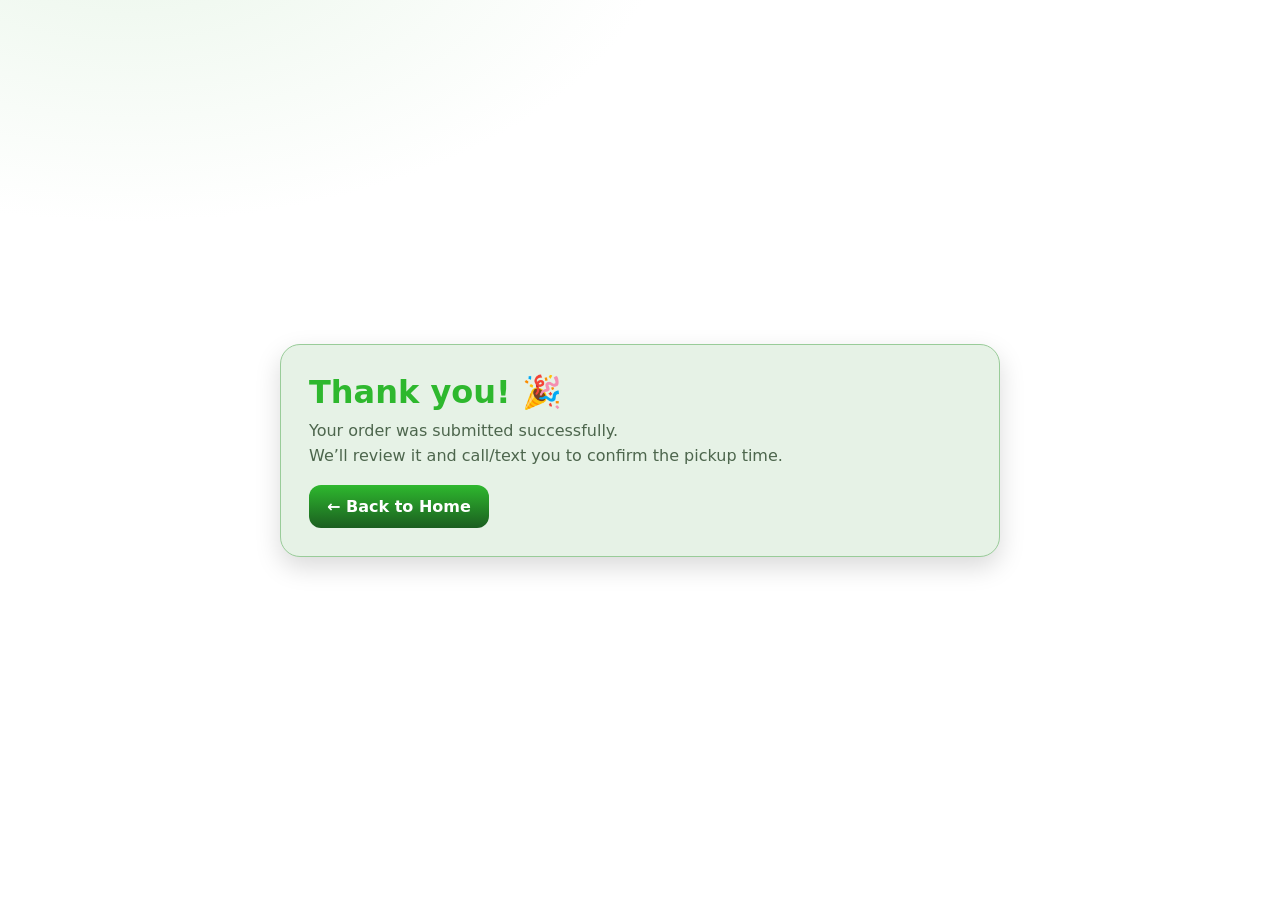
==== thank-you.html @ fbb0294f "thank-you.html" ====
<!DOCTYPE html>
<html lang="en">
<head>
<meta charset="UTF-8" />
<meta name="viewport" content="width=device-width, initial-scale=1" />
<title>Thank You | A-1 Halal Meat</title>
<style>
  :root{ --brand:#2eb82e; --bg:#ffffff; --text:#1a331a; --muted:#4d664d; }
  *{box-sizing:border-box}
  body{
    margin:0; font-family:system-ui,-apple-system,Segoe UI,Roboto,Arial,sans-serif;
    background: radial-gradient(900px 520px at 10% -10%, #eaf6ea 0%, var(--bg) 60%),
               radial-gradient(800px 460px at 120% -10%, #edf8ed 0%, var(--bg) 60%), var(--bg);
    color:var(--text); display:grid; min-height:100dvh; place-items:center; padding:24px;
  }
  .card{max-width:720px; width:100%; background:#e6f2e6; border:1px solid #99cc99; border-radius:20px; padding:28px; box-shadow:0 10px 26px rgba(0,0,0,.15);}
  h1{margin:0 0 10px; color:var(--brand)}
  p{margin:6px 0; color:var(--muted)}
  a.btn{display:inline-block; margin-top:14px; padding:12px 18px; border-radius:12px; text-decoration:none; background:linear-gradient(180deg, var(--brand), #1b5e20); color:#fff; font-weight:800}
</style>
</head>
<body>
  <main class="card" role="main" aria-live="polite" aria-atomic="true">
    <h1>Thank you! 🎉</h1>
    <p>Your order was submitted successfully.</p>
    <p>We’ll review it and call/text you to confirm the pickup time.</p>
    <a class="btn" href="index.html">← Back to Home</a>
  </main>
</body>
</html>
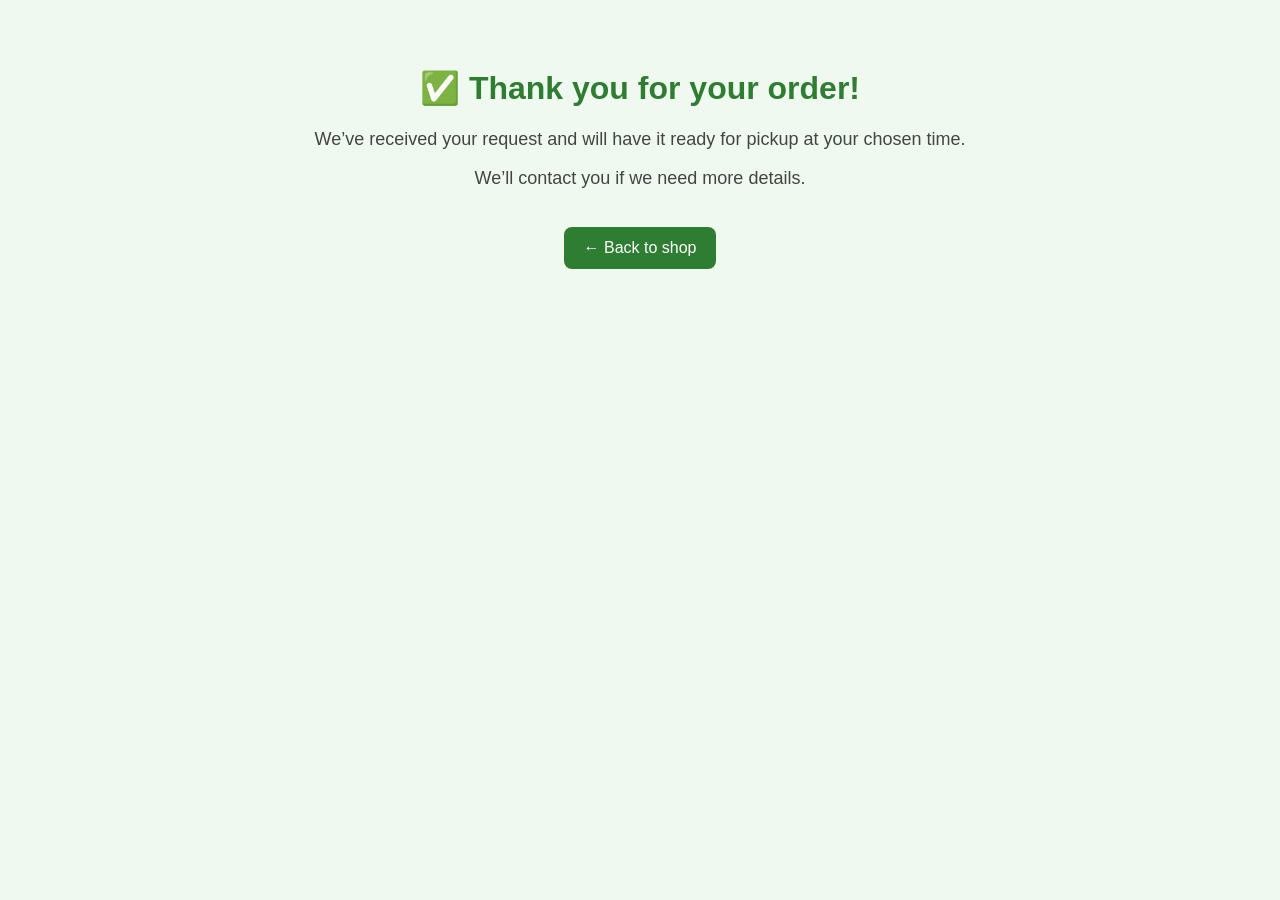
==== commit 6acfbfa5: "Update thank-you.html" ====
--- a/thank-you.html
+++ b/thank-you.html
@@ -1,30 +1,41 @@
 <!DOCTYPE html>
 <html lang="en">
 <head>
-<meta charset="UTF-8" />
-<meta name="viewport" content="width=device-width, initial-scale=1" />
-<title>Thank You | A-1 Halal Meat</title>
-<style>
-  :root{ --brand:#2eb82e; --bg:#ffffff; --text:#1a331a; --muted:#4d664d; }
-  *{box-sizing:border-box}
-  body{
-    margin:0; font-family:system-ui,-apple-system,Segoe UI,Roboto,Arial,sans-serif;
-    background: radial-gradient(900px 520px at 10% -10%, #eaf6ea 0%, var(--bg) 60%),
-               radial-gradient(800px 460px at 120% -10%, #edf8ed 0%, var(--bg) 60%), var(--bg);
-    color:var(--text); display:grid; min-height:100dvh; place-items:center; padding:24px;
-  }
-  .card{max-width:720px; width:100%; background:#e6f2e6; border:1px solid #99cc99; border-radius:20px; padding:28px; box-shadow:0 10px 26px rgba(0,0,0,.15);}
-  h1{margin:0 0 10px; color:var(--brand)}
-  p{margin:6px 0; color:var(--muted)}
-  a.btn{display:inline-block; margin-top:14px; padding:12px 18px; border-radius:12px; text-decoration:none; background:linear-gradient(180deg, var(--brand), #1b5e20); color:#fff; font-weight:800}
-</style>
+  <meta charset="UTF-8">
+  <meta name="viewport" content="width=device-width, initial-scale=1.0">
+  <title>Order Received</title>
+  <style>
+    body {
+      background: #f0f9f0;
+      font-family: Arial, sans-serif;
+      text-align: center;
+      padding: 40px;
+    }
+    h1 {
+      color: #2e7d32;
+    }
+    p {
+      font-size: 18px;
+      color: #444;
+    }
+    a {
+      display: inline-block;
+      margin-top: 20px;
+      padding: 12px 20px;
+      background: #2e7d32;
+      color: white;
+      text-decoration: none;
+      border-radius: 8px;
+    }
+    a:hover {
+      background: #1b5e20;
+    }
+  </style>
 </head>
 <body>
-  <main class="card" role="main" aria-live="polite" aria-atomic="true">
-    <h1>Thank you! 🎉</h1>
-    <p>Your order was submitted successfully.</p>
-    <p>We’ll review it and call/text you to confirm the pickup time.</p>
-    <a class="btn" href="index.html">← Back to Home</a>
-  </main>
+  <h1>✅ Thank you for your order!</h1>
+  <p>We’ve received your request and will have it ready for pickup at your chosen time.</p>
+  <p>We’ll contact you if we need more details.</p>
+  <a href="index.html">← Back to shop</a>
 </body>
 </html>
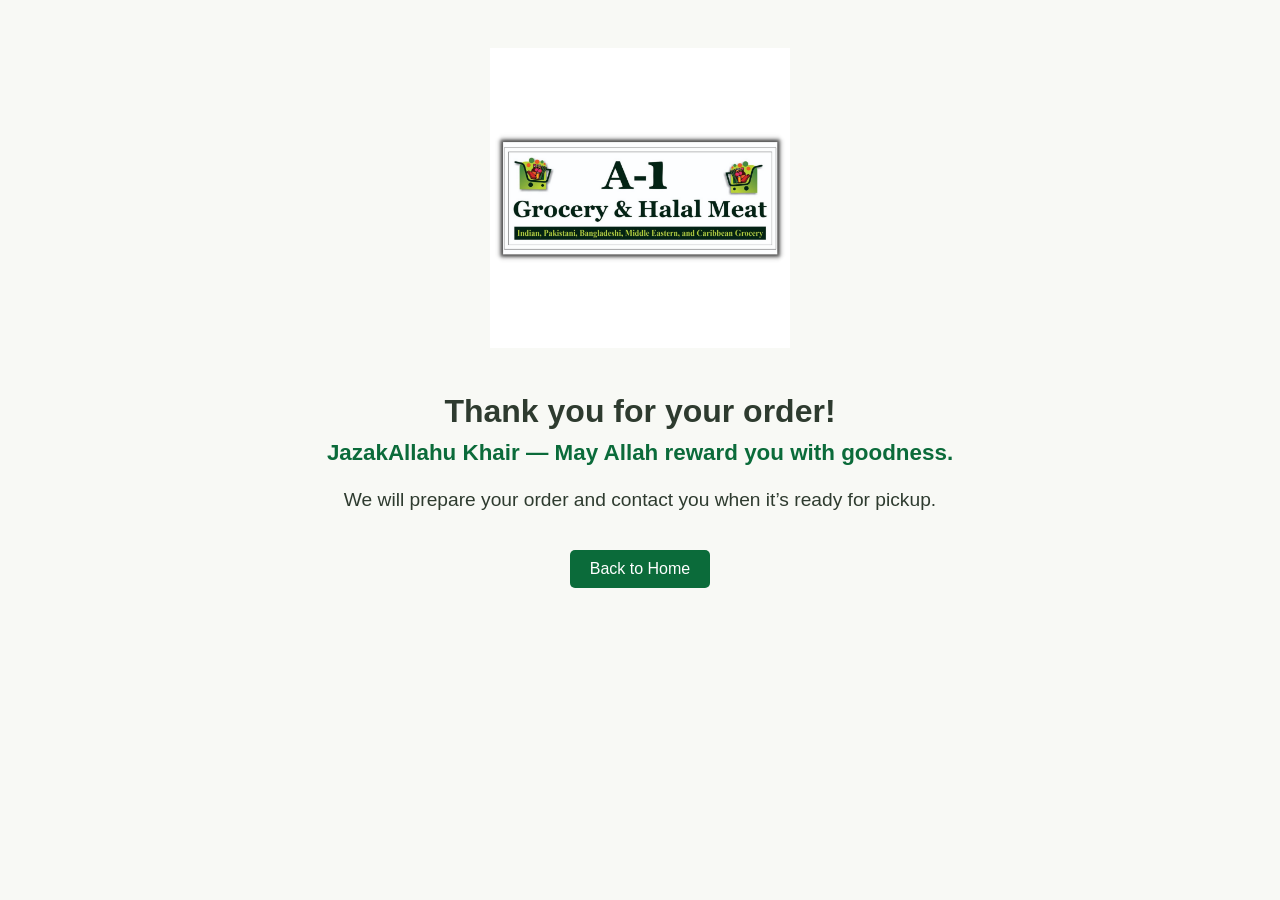
==== commit d2718ecf: "Update thank-you.html" ====
--- a/thank-you.html
+++ b/thank-you.html
@@ -3,39 +3,39 @@
 <head>
   <meta charset="UTF-8">
   <meta name="viewport" content="width=device-width, initial-scale=1.0">
-  <title>Order Received</title>
+  <title>Thank You | A-1 Grocery & Halal Meat</title>
   <style>
     body {
-      background: #f0f9f0;
+      background-color: #f8f9f5;
       font-family: Arial, sans-serif;
       text-align: center;
       padding: 40px;
+      color: #2e3b2f;
+    }
+    img {
+      max-width: 300px;
+      margin-bottom: 20px;
     }
     h1 {
-      color: #2e7d32;
+      font-size: 2em;
+      margin-bottom: 10px;
     }
     p {
-      font-size: 18px;
-      color: #444;
+      font-size: 1.2em;
     }
-    a {
-      display: inline-block;
-      margin-top: 20px;
-      padding: 12px 20px;
-      background: #2e7d32;
-      color: white;
-      text-decoration: none;
-      border-radius: 8px;
-    }
-    a:hover {
-      background: #1b5e20;
+    .blessing {
+      color: #0b6b3a;
+      font-weight: bold;
+      font-size: 1.4em;
+      margin-top: 10px;
     }
   </style>
 </head>
 <body>
-  <h1>✅ Thank you for your order!</h1>
-  <p>We’ve received your request and will have it ready for pickup at your chosen time.</p>
-  <p>We’ll contact you if we need more details.</p>
-  <a href="index.html">← Back to shop</a>
+  <img src="logo.png" alt="A-1 Grocery & Halal Meat Logo">
+  <h1>Thank you for your order!</h1>
+  <p class="blessing">JazakAllahu Khair — May Allah reward you with goodness.</p>
+  <p>We will prepare your order and contact you when it’s ready for pickup.</p>
+  <a href="index.html" style="display:inline-block;margin-top:20px;padding:10px 20px;background:#0b6b3a;color:#fff;text-decoration:none;border-radius:5px;">Back to Home</a>
 </body>
 </html>
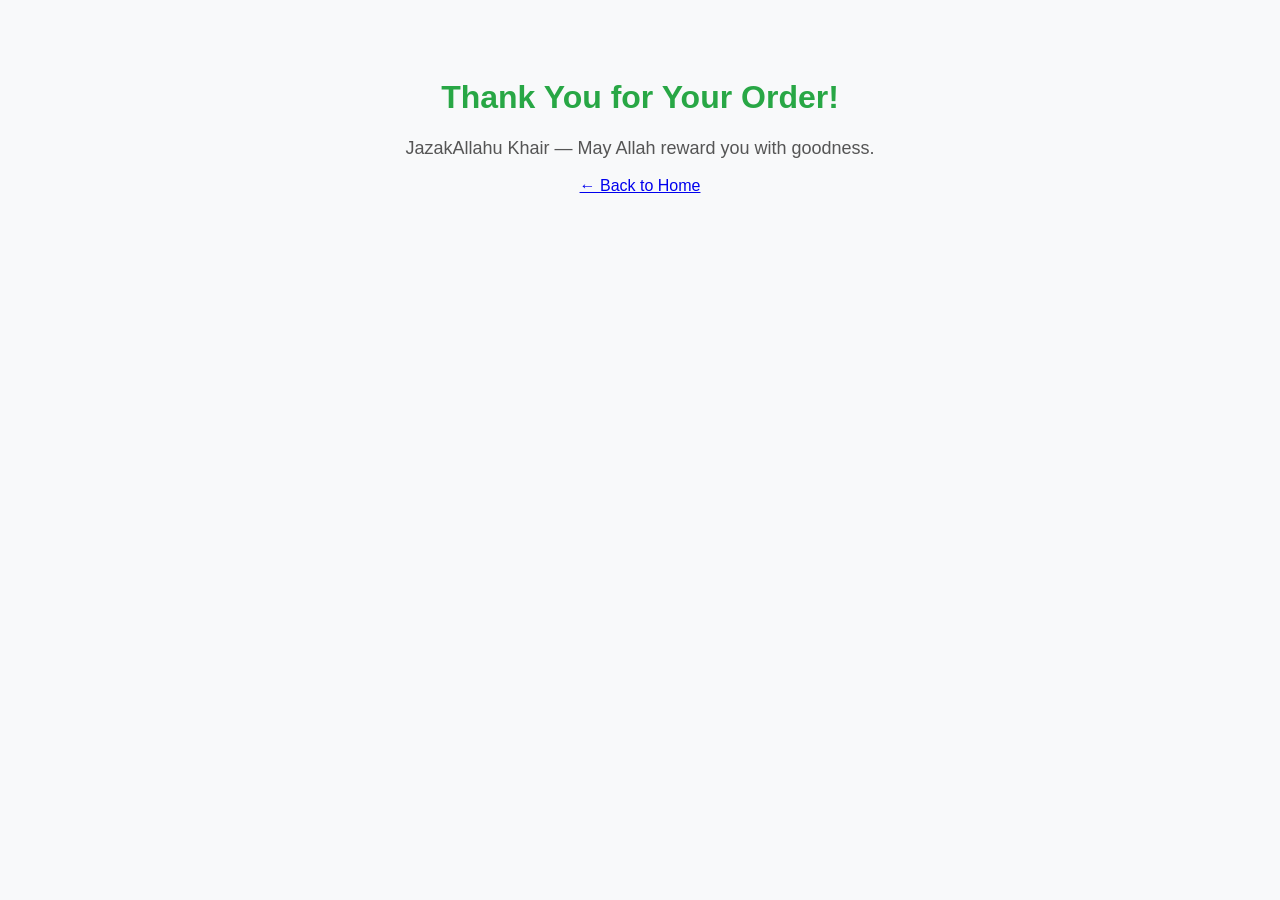
==== commit 8333d079: "Update thank-you.html" ====
--- a/thank-you.html
+++ b/thank-you.html
@@ -3,39 +3,26 @@
 <head>
   <meta charset="UTF-8">
   <meta name="viewport" content="width=device-width, initial-scale=1.0">
-  <title>Thank You | A-1 Grocery & Halal Meat</title>
+  <title>Thank You</title>
   <style>
     body {
-      background-color: #f8f9f5;
       font-family: Arial, sans-serif;
       text-align: center;
-      padding: 40px;
-      color: #2e3b2f;
-    }
-    img {
-      max-width: 300px;
-      margin-bottom: 20px;
+      padding: 50px;
+      background-color: #f8f9fa;
     }
     h1 {
-      font-size: 2em;
-      margin-bottom: 10px;
+      color: #28a745;
     }
     p {
-      font-size: 1.2em;
-    }
-    .blessing {
-      color: #0b6b3a;
-      font-weight: bold;
-      font-size: 1.4em;
-      margin-top: 10px;
+      font-size: 18px;
+      color: #555;
     }
   </style>
 </head>
 <body>
-  <img src="logo.png" alt="A-1 Grocery & Halal Meat Logo">
-  <h1>Thank you for your order!</h1>
-  <p class="blessing">JazakAllahu Khair — May Allah reward you with goodness.</p>
-  <p>We will prepare your order and contact you when it’s ready for pickup.</p>
-  <a href="index.html" style="display:inline-block;margin-top:20px;padding:10px 20px;background:#0b6b3a;color:#fff;text-decoration:none;border-radius:5px;">Back to Home</a>
+  <h1>Thank You for Your Order!</h1>
+  <p>JazakAllahu Khair — May Allah reward you with goodness.</p>
+  <a href="index.html">← Back to Home</a>
 </body>
 </html>
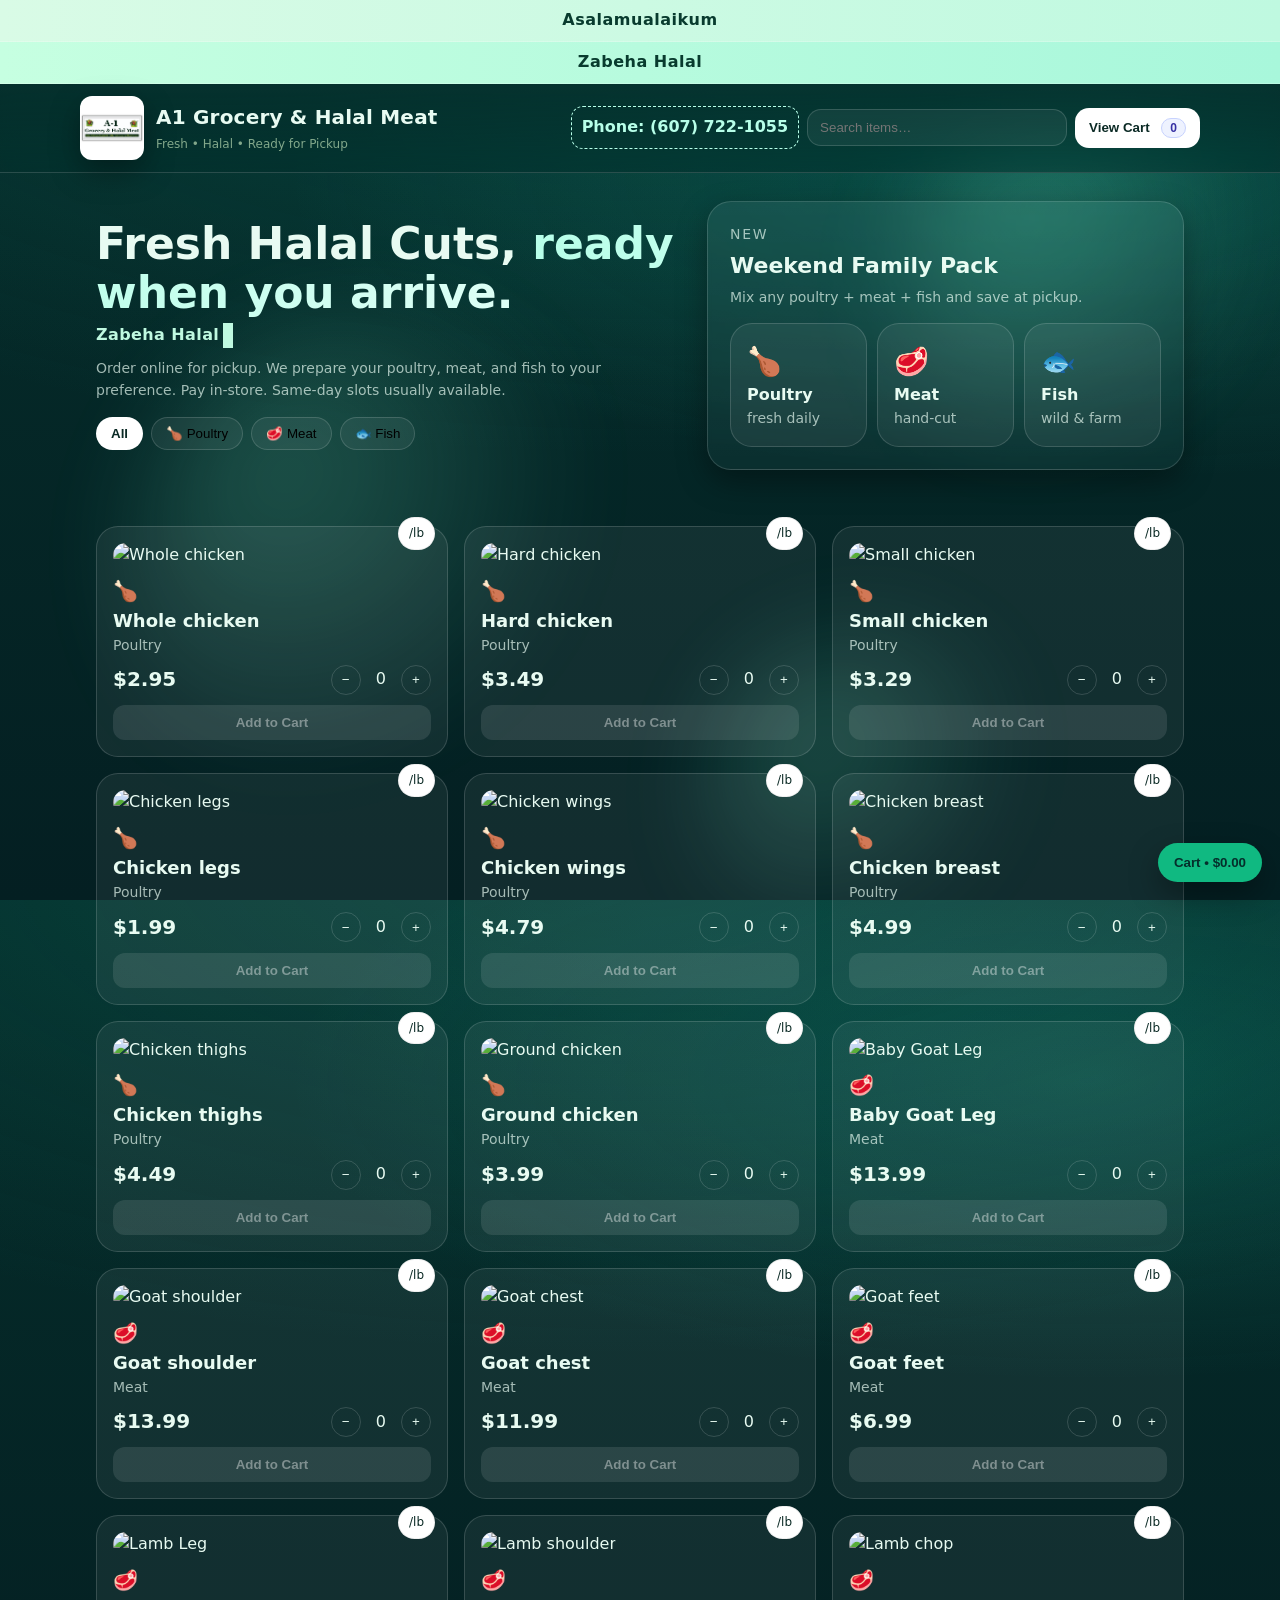
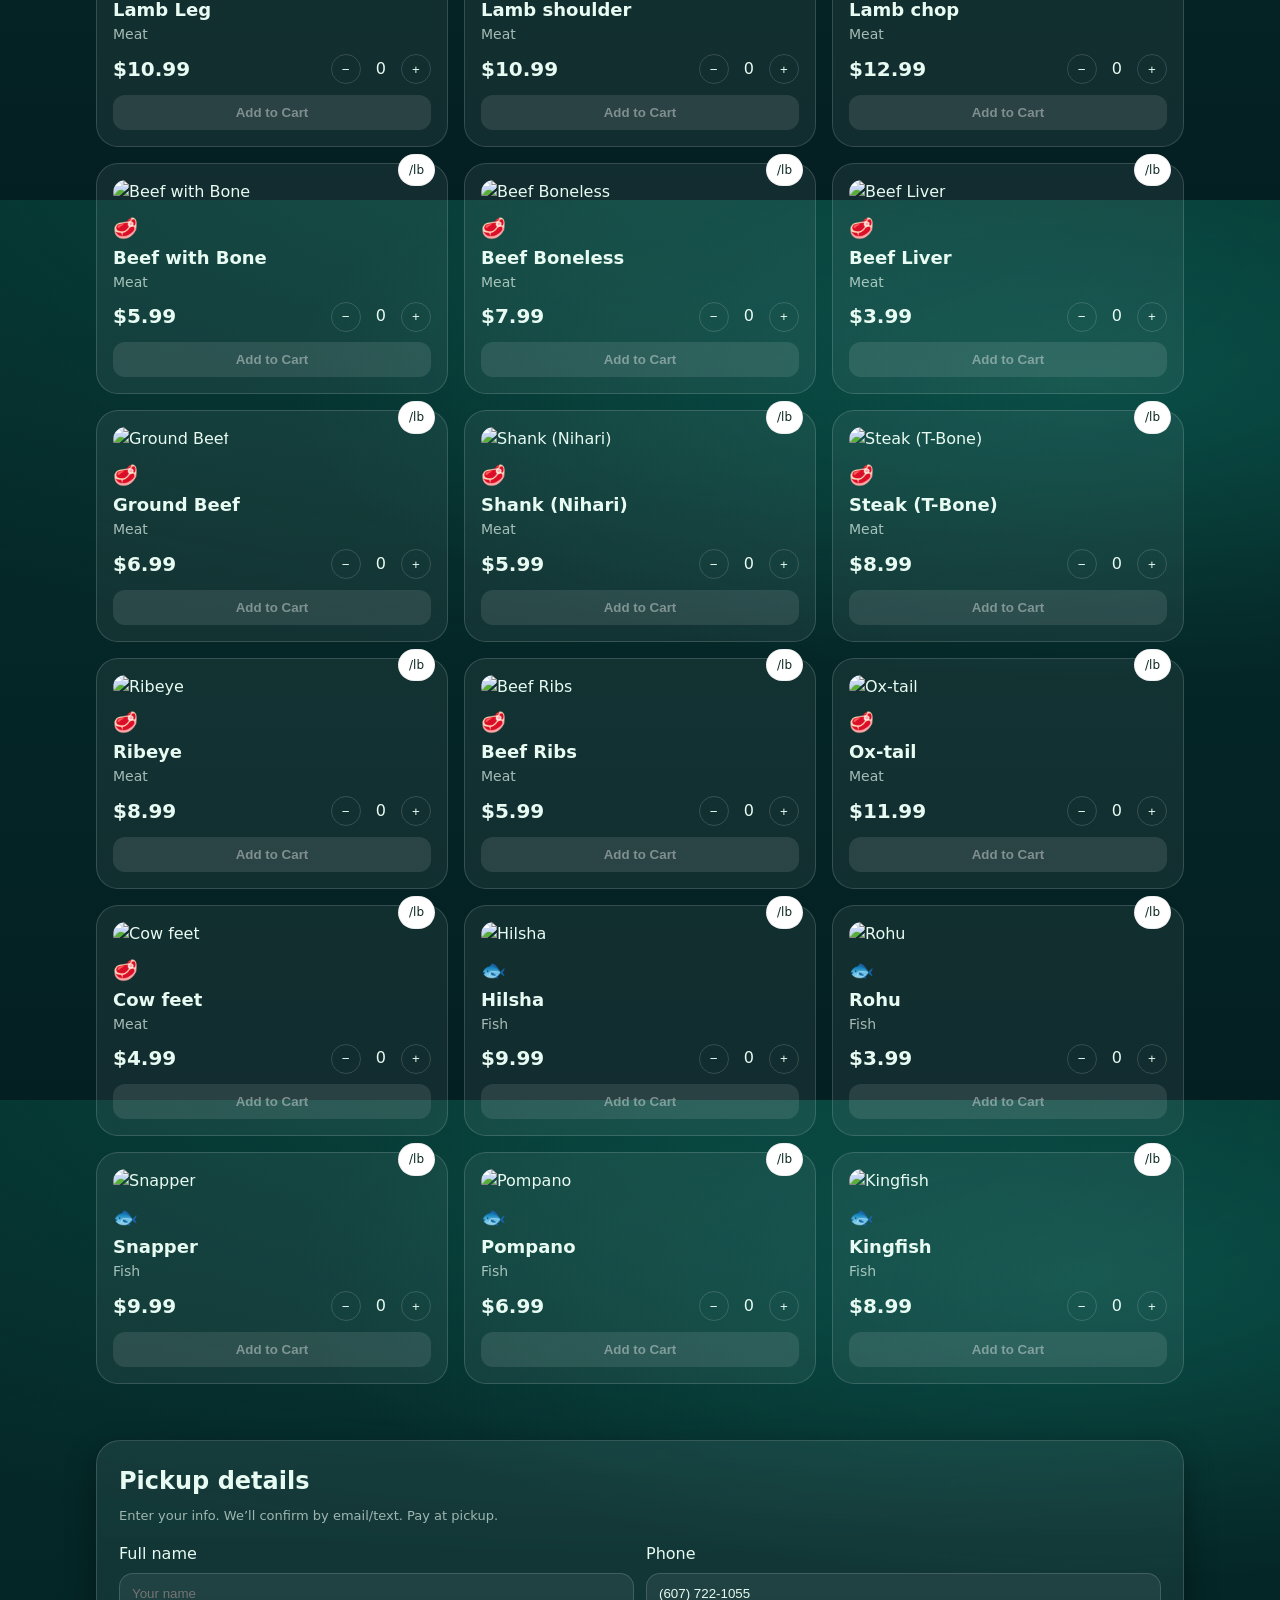
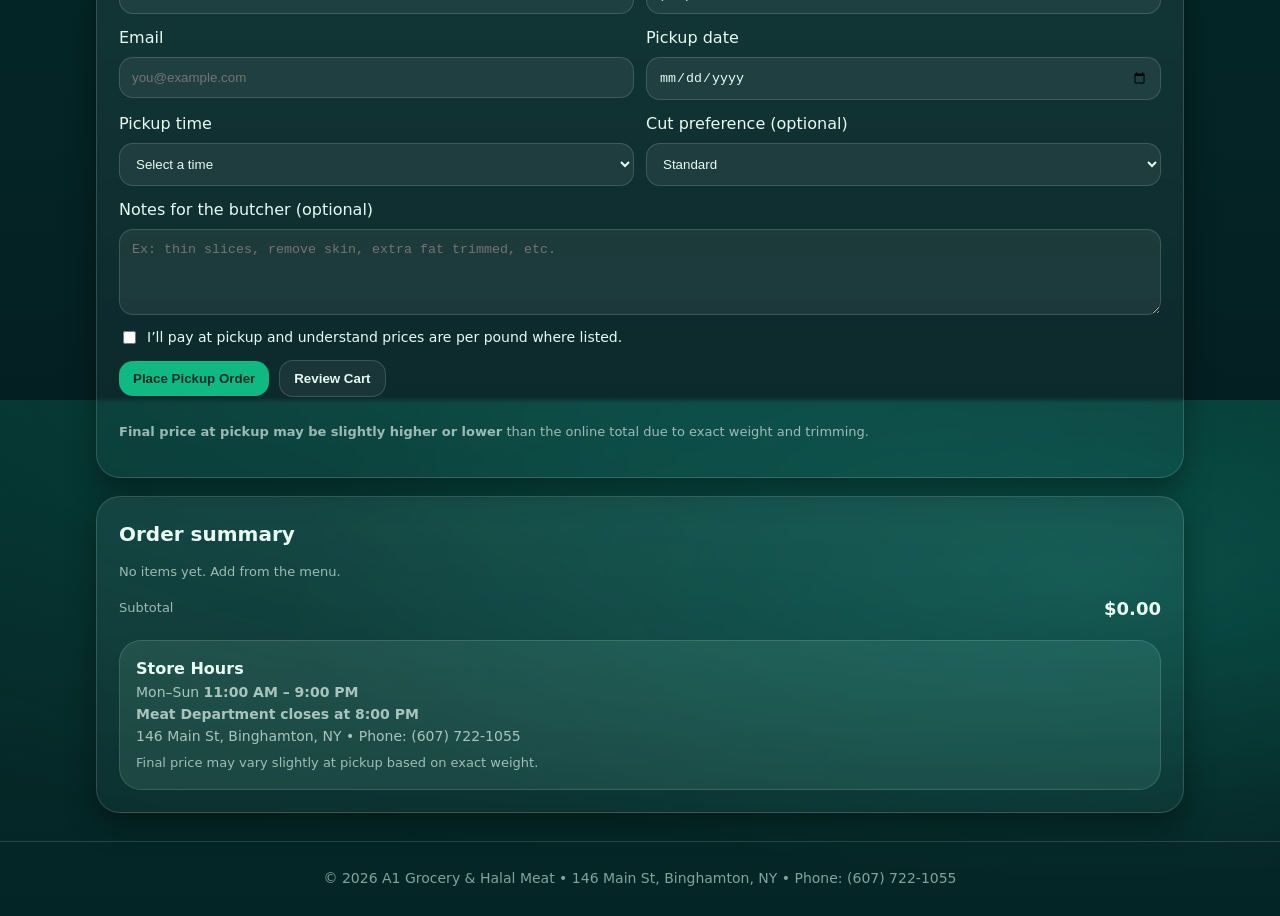
==== commit b792ef90: "Update thank-you.html" ====
--- a/thank-you.html
+++ b/thank-you.html
@@ -1,28 +1,687 @@
 <!DOCTYPE html>
 <html lang="en">
 <head>
-  <meta charset="UTF-8">
-  <meta name="viewport" content="width=device-width, initial-scale=1.0">
-  <title>Thank You</title>
-  <style>
-    body {
-      font-family: Arial, sans-serif;
-      text-align: center;
-      padding: 50px;
-      background-color: #f8f9fa;
-    }
-    h1 {
-      color: #28a745;
-    }
-    p {
-      font-size: 18px;
-      color: #555;
-    }
-  </style>
+<meta charset="utf-8" />
+<meta name="viewport" content="width=device-width, initial-scale=1" />
+<title>A1 Grocery & Halal Meat — Online Pickup</title>
+<link rel="canonical" href="https://a1halalmeat.com" />
+<link rel="icon" href="logo.png" type="image/png" />
+<meta name="description" content="Zabeha Halal poultry, meat, and fish. Order online for pickup. Fancy cart with live subtotal." />
+<meta property="og:title" content="A1 Grocery & Halal Meat — Online Pickup">
+<meta property="og:description" content="Fresh Zabeha Halal cuts ready when you arrive. Order online, pay at pickup.">
+<meta property="og:url" content="https://a1halalmeat.com">
+<meta property="og:type" content="website">
+<meta property="og:image" content="https://a1halalmeat.com/logo.png">
+
+<style>
+  :root{
+    --bg1:#052e2b;
+    --bg2:#041f22;
+    --panel:rgba(255,255,255,.06);
+    --border:rgba(255,255,255,.15);
+    --text:#e8fbf2;
+    --muted:#b4d7c8;
+    --brand:#42f5b3;
+    --brand-2:#86ffd8;
+    --accent:#10b981;
+    --accent-ink:#052e2b;
+    --shadow:0 12px 30px rgba(0,0,0,.35);
+    --radius:18px;
+  }
+  *{box-sizing:border-box}
+  html,body{height:100%}
+  body{
+    margin:0; color:var(--text); font:16px/1.55 system-ui, Segoe UI, Roboto, Arial, sans-serif;
+    background:radial-gradient(1200px 500px at 50% -5%, #0f7b6c44, transparent),
+               radial-gradient(800px 300px at 85% 20%, #1cc4a833, transparent),
+               linear-gradient(180deg, var(--bg1), var(--bg2));
+    overflow-x:hidden;
+  }
+  a{color:inherit;text-decoration:none}
+  .wrap{max-width:1120px;margin:0 auto;padding:0 16px}
+
+  /* --- Always-moving background orbs (subtle) --- */
+  .orbs{position:fixed;inset:0;pointer-events:none;z-index:0;overflow:hidden}
+  .orb{
+    position:absolute; filter:blur(50px); opacity:.22; border-radius:999px;
+    background:radial-gradient(circle at 30% 30%, #7fffd4, transparent 60%);
+    animation: drift 18s ease-in-out infinite alternate;
+    transform:translate3d(0,0,0) scale(1);
+  }
+  .orb.o2{left:70%; top:10%; width:420px; height:420px; animation-duration:22s}
+  .orb.o1{left:10%; top:35%; width:520px; height:520px}
+  .orb.o3{left:55%; top:70%; width:360px; height:360px; animation-duration:26s}
+  @keyframes drift{
+    0%{ transform:translate3d(0,0,0) scale(1.02); }
+    100%{ transform:translate3d(20px,-25px,0) scale(1.06); }
+  }
+
+  /* Top banners */
+  .topbar{
+    text-align:center;
+    background:linear-gradient(90deg, #d9fbe6, #bff9e0);
+    color:#083b2e;
+    font-weight:900;
+    letter-spacing:.5px;
+    padding:8px 12px;
+    border-bottom:1px solid #ffffff33;
+    position:relative; z-index:2;
+  }
+
+  /* Header / Nav */
+  .nav{
+    position:sticky; top:0; z-index:5;
+    backdrop-filter:saturate(120%) blur(10px);
+    background:linear-gradient(180deg, rgba(5,46,43,.85), rgba(5,46,43,.55));
+    border-bottom:1px solid var(--border);
+  }
+  .nav-row{display:flex;align-items:center;gap:12px;padding:12px 0}
+  .brand-link{display:flex;align-items:center;gap:12px}
+  .brand-logo{height:64px;width:auto;border-radius:12px;box-shadow:var(--shadow)}
+  .brand h1{margin:0;font-size:20px;letter-spacing:.2px}
+  .brand small{display:block;color:#d7f7c999;font-size:12px;margin-top:2px}
+  .nav-actions{margin-left:auto;display:flex;gap:8px;align-items:center}
+  .input{
+    background:var(--panel); border:1px solid var(--border); color:var(--text);
+    border-radius:14px; padding:10px 12px; outline:none; width:260px;
+    transition:transform .25s ease, box-shadow .25s ease;
+  }
+  .input:focus{ transform:scale(1.02); box-shadow:0 10px 30px rgba(0,0,0,.25)}
+  .btn{
+    border:0; cursor:pointer; border-radius:14px; padding:10px 14px; font-weight:700;
+    transition:transform .2s ease, filter .2s ease, box-shadow .2s ease;
+  }
+  .btn:active{transform:translateY(1px) scale(.98)}
+  .btn-primary{background:white;color:#0b2a25}
+  .btn-ghost{background:var(--panel); color:var(--text); border:1px solid var(--border)}
+  .pill{display:inline-block;background:#eef2ff;border:1px solid #c7d2fe;color:#3730a3;font-size:12px;padding:2px 8px;border-radius:999px}
+
+  /* Sections */
+  .section{padding:28px 0; position:relative; z-index:1}
+  .hero{
+    display:grid; gap:28px; align-items:center;
+    animation: panzoom 16s ease-in-out infinite alternate; /* gentle zoom move */
+  }
+  @keyframes panzoom{
+    0%{transform:scale(1) translateY(0)}
+    100%{transform:scale(1.015) translateY(-2px)}
+  }
+  @media (min-width:860px){ .hero{grid-template-columns:1.1fr .9fr} }
+  .card{
+    position:relative; border:1px solid var(--border); border-radius:24px; padding:22px;
+    background:linear-gradient(180deg, rgba(255,255,255,.08), rgba(255,255,255,.04));
+    box-shadow:var(--shadow);
+    backdrop-filter:saturate(110%) blur(2px);
+    transition:transform .25s ease, box-shadow .25s ease;
+  }
+  .card:hover{ transform:translateY(-3px); box-shadow:0 18px 36px rgba(0,0,0,.35)}
+  .faint{color:#e8fbf2b0; font-size:14px}
+  .grid{
+    display:grid; gap:16px;
+    grid-template-columns:repeat(1,minmax(0,1fr));
+  }
+  @media (min-width:640px){ .grid{grid-template-columns:repeat(2, minmax(0,1fr));} }
+  @media (min-width:1024px){ .grid{grid-template-columns:repeat(3, minmax(0,1fr));} }
+
+  /* Product card */
+  .pcard{border:1px solid var(--border);border-radius:22px;background:var(--panel);padding:16px;transition:.25s transform,.25s box-shadow}
+  .pcard:hover{transform:translateY(-3px) scale(1.01); box-shadow:0 18px 36px rgba(0,0,0,.35)}
+  .unit{position:absolute;right:12px;top:-10px;background:#fff;color:#0b2a25;border-radius:999px;padding:6px 10px;font-size:12px;border:1px solid #00000010}
+  .product-photo{width:100%;height:180px;object-fit:cover;border-radius:14px;margin-bottom:8px}
+
+  .row{display:flex;align-items:center;justify-content:space-between;gap:12px}
+  .qty{display:flex;align-items:center;gap:10px}
+  .qty button{width:30px;height:30px;border-radius:999px;border:1px solid var(--border);background:transparent;color:var(--text);cursor:pointer}
+  .qty div{min-width:2ch;text-align:center}
+
+  .price{font-weight:900;font-size:20px}
+  .add{margin-top:10px;width:100%;padding:10px 12px;border-radius:12px;font-weight:800;border:0;cursor:pointer;transition:transform .2s}
+  .add.enabled{background:var(--accent);color:var(--accent-ink)}
+  .add.disabled{background:rgba(255,255,255,.1);color:#ffffff66;cursor:not-allowed}
+  .add.enabled:hover{transform:scale(1.01)}
+
+  /* Drawer */
+  .drawer{position:fixed; inset:0; display:none;}
+  .drawer.open{display:block}
+  .scrim{position:absolute; inset:0; background:rgba(0,0,0,.55)}
+  .panel{position:absolute; right:0; top:0; height:100%; width:min(92vw, 430px); background:#fff; color:#111827; display:flex; flex-direction:column; box-shadow:var(--shadow)}
+  .panel header{display:flex;align-items:center;justify-content:space-between;padding:14px 16px;border-bottom:1px solid #e5e7eb}
+  .panel main{padding:16px;overflow:auto;flex:1}
+  .line{border:1px solid #e5e7eb;border-radius:14px;padding:12px;display:flex;gap:10px;align-items:center}
+  .line .right{margin-left:auto;display:flex;align-items:center;gap:8px}
+  .remove{background:none;border:0;color:#dc2626;cursor:pointer;font-size:12px}
+
+  /* Checkout */
+  .form .control{display:flex;flex-direction:column;gap:6px}
+  .form input, .form select, .form textarea{
+    background:#ffffff10;border:1px solid var(--border);color:var(--text);border-radius:14px;padding:12px;outline:none
+  }
+  .muted{color:#e8fbf2a6;font-size:13px}
+  .foot{border-top:1px solid var(--border); text-align:center; padding:26px 0; color:#d7f7ea99; font-size:14px}
+
+  /* Floating cart */
+  .fab{
+    position:fixed; right:18px; bottom:18px; z-index:4;
+    background:var(--accent); color:var(--accent-ink); border:0; font-weight:900; border-radius:999px; padding:12px 16px; box-shadow:var(--shadow); cursor:pointer
+  }
+
+  /* Category chips */
+  .chip{padding:8px 14px;border-radius:999px;border:1px solid var(--border);background:var(--panel);cursor:pointer;transition:transform .2s}
+  .chip.active{background:white;color:#0b2a25;font-weight:700}
+  .chip:hover{transform:translateY(-1px)}
+  .chips{display:flex; flex-wrap:wrap; gap:8px; margin-top:16px}
+  h2,h3{margin:0}
+  .h1{font-size:clamp(28px, 4vw, 44px); line-height:1.1; font-weight:900}
+  .gradient-text{background:linear-gradient(90deg, #b7ffe9, #ddfff6); -webkit-background-clip:text; background-clip:text; color:transparent}
+
+  /* Typing line under hero title */
+  .typing{min-height:20px;margin-top:6px;color:#bff9e0;font-weight:700;letter-spacing:.4px}
+  .cursor{display:inline-block;width:10px;background:#bff9e0;margin-left:4px;animation:blink 1s steps(1,end) infinite}
+  @keyframes blink{50%{background:transparent}}
+
+  /* Phone chip */
+  .phone{border:1px dashed #b7ffe9;padding:8px 10px;border-radius:12px;color:#b7ffe9;font-weight:700}
+</style>
 </head>
 <body>
-  <h1>Thank You for Your Order!</h1>
-  <p>JazakAllahu Khair — May Allah reward you with goodness.</p>
-  <a href="index.html">← Back to Home</a>
+
+  <!-- Subtle background movers -->
+  <div class="orbs">
+    <div class="orb o1"></div>
+    <div class="orb o2"></div>
+    <div class="orb o3"></div>
+  </div>
+
+  <!-- TOP banners -->
+  <div class="topbar">Asalamualaikum</div>
+  <div class="topbar" style="background:linear-gradient(90deg,#c6ffe1,#a8f7db)">Zabeha Halal</div>
+
+  <!-- NAV -->
+  <div class="nav">
+    <div class="wrap nav-row">
+      <a class="brand-link" href="https://a1halalmeat.com" aria-label="A1 Halal Meat — Home">
+        <img src="logo.png" alt="A1 Grocery & Halal Meat logo" class="brand-logo" />
+        <div class="brand">
+          <h1>A1 Grocery & Halal Meat</h1>
+          <small>Fresh • Halal • Ready for Pickup</small>
+        </div>
+      </a>
+
+      <div class="nav-actions">
+        <span class="phone">Phone: (607) 722-1055</span>
+        <input id="search" class="input" placeholder="Search items…" />
+        <button id="openCart" class="btn btn-primary">View Cart <span id="cartCount" class="pill" style="margin-left:8px">0</span></button>
+      </div>
+    </div>
+  </div>
+
+  <!-- HERO -->
+  <section class="section">
+    <div class="wrap hero">
+      <div>
+        <div class="h1">Fresh Halal Cuts, <span class="gradient-text">ready when you arrive.</span></div>
+        <div id="typing" class="typing" aria-live="polite"></div>
+        <p class="faint" style="margin-top:10px;max-width:60ch">
+          Order online for pickup. We prepare your poultry, meat, and fish to your preference. Pay in-store. Same-day slots usually available.
+        </p>
+        <div class="chips" id="chips"></div>
+      </div>
+
+      <div class="card">
+        <div class="faint" style="text-transform:uppercase;letter-spacing:.12em">NEW</div>
+        <div style="font-weight:900;font-size:22px;margin-top:4px">Weekend Family Pack</div>
+        <p class="faint" style="margin-top:4px">Mix any poultry + meat + fish and save at pickup.</p>
+        <div style="display:grid;grid-template-columns:repeat(3,1fr);gap:10px;margin-top:12px">
+          <div class="pcard"><div style="font-size:28px">🍗</div><div style="font-weight:700">Poultry</div><div class="faint">fresh daily</div></div>
+          <div class="pcard"><div style="font-size:28px">🥩</div><div style="font-weight:700">Meat</div><div class="faint">hand-cut</div></div>
+          <div class="pcard"><div style="font-size:28px">🐟</div><div style="font-weight:700">Fish</div><div class="faint">wild & farm</div></div>
+        </div>
+      </div>
+    </div>
+  </section>
+
+  <!-- PRODUCTS -->
+  <section class="section">
+    <div class="wrap">
+      <div id="products" class="grid"></div>
+    </div>
+  </section>
+
+  <!-- CHECKOUT -->
+  <section class="section" id="checkout">
+    <div class="wrap" style="display:grid;gap:18px;grid-template-columns:1fr;align-items:start">
+      <div class="card">
+        <h2 style="font-size:24px;font-weight:900">Pickup details</h2>
+        <p class="muted" style="margin-top:6px">Enter your info. We’ll confirm by email/text. Pay at pickup.</p>
+
+        <form id="orderForm" class="form" action="https://formspree.io/f/xyzpvyle" method="POST" style="margin-top:16px;display:grid;gap:12px">
+          <textarea name="order_summary" id="orderSummary" class="hidden" style="display:none"></textarea>
+          <input type="hidden" name="order_total" id="orderTotal" />
+
+          <div style="display:grid;gap:12px;grid-template-columns:1fr 1fr">
+            <div class="control"><label>Full name</label><input required name="name" placeholder="Your name" /></div>
+            <div class="control"><label>Phone</label><input required name="phone" placeholder="(607) 722-1055" value="(607) 722-1055" /></div>
+            <div class="control"><label>Email</label><input required type="email" name="email" placeholder="you@example.com" /></div>
+            <div class="control"><label>Pickup date</label><input required type="date" name="pickup_date" /></div>
+            <div class="control">
+              <label>Pickup time</label>
+              <select required name="pickup_time">
+                <option value="">Select a time</option>
+                <option>11:00 AM</option><option>12:00 PM</option><option>1:00 PM</option>
+                <option>2:00 PM</option><option>3:00 PM</option><option>4:00 PM</option>
+                <option>5:00 PM</option><option>6:00 PM</option><option>7:00 PM</option>
+                <option>8:00 PM</option>
+              </select>
+            </div>
+            <div class="control">
+              <label>Cut preference (optional)</label>
+              <select name="cut_preference">
+                <option>Standard</option><option>Small pieces</option><option>Medium pieces</option>
+                <option>Large pieces</option><option>Whole (no cut)</option>
+              </select>
+            </div>
+          </div>
+
+          <div class="control">
+            <label>Notes for the butcher (optional)</label>
+            <textarea name="notes" rows="4" placeholder="Ex: thin slices, remove skin, extra fat trimmed, etc."></textarea>
+          </div>
+
+          <label style="display:flex;align-items:center;gap:8px;font-size:14px">
+            <input type="checkbox" required />
+            I’ll pay at pickup and understand prices are per pound where listed.
+          </label>
+
+          <div style="display:flex;gap:10px;align-items:center">
+            <button class="btn" style="background:var(--accent);color:var(--accent-ink);font-weight:900">Place Pickup Order</button>
+            <button type="button" id="reviewCart" class="btn btn-ghost">Review Cart</button>
+          </div>
+
+          <p class="muted"><strong>Final price at pickup may be slightly higher or lower</strong> than the online total due to exact weight and trimming.</p>
+        </form>
+      </div>
+
+      <div class="card">
+        <h3 style="font-size:20px;font-weight:900">Order summary</h3>
+        <div id="summary" style="margin-top:12px;display:grid;gap:12px;max-height:360px;overflow:auto"></div>
+        <div class="row" style="margin-top:12px;font-size:18px">
+          <div class="muted">Subtotal</div>
+          <div id="summaryTotal" style="font-weight:900">$0.00</div>
+        </div>
+
+        <div class="pcard" style="margin-top:18px;background:linear-gradient(135deg, #b6ffe21a, #8fffe41a);border-color:#ffffff22">
+          <div style="font-weight:700">Store Hours</div>
+          <div class="faint">Mon–Sun <strong>11:00 AM – 9:00 PM</strong></div>
+          <div class="faint"><strong>Meat Department closes at 8:00 PM</strong></div>
+          <div class="faint">146 Main St, Binghamton, NY • <span class="faint">Phone: (607) 722-1055</span></div>
+          <div class="muted" style="margin-top:6px">Final price may vary slightly at pickup based on exact weight.</div>
+        </div>
+      </div>
+    </div>
+  </section>
+
+  <button class="fab" id="fab">Cart • <span id="fabTotal">$0.00</span></button>
+
+  <!-- CART DRAWER -->
+  <div class="drawer" id="drawer" aria-hidden="true">
+    <div class="scrim" id="scrim"></div>
+    <aside class="panel" role="dialog" aria-label="Cart">
+      <header>
+        <strong>Your Cart</strong>
+        <button id="closeDrawer" class="btn btn-ghost">Close</button>
+      </header>
+      <main id="cartLines"></main>
+      <div style="padding:16px;border-top:1px solid #e5e7eb;display:grid;gap:10px">
+        <div class="row" style="font-size:15px"><span>Subtotal</span><strong id="drawerTotal">$0.00</strong></div>
+        <div style="font-size:12px;color:#6b7280">Prices shown are per pound where noted. Pay in-store at pickup.</div>
+        <button id="goCheckout" class="btn" style="background:#10b981;color:#052e2b;font-weight:900">Checkout</button>
+      </div>
+    </aside>
+  </div>
+
+<script>
+  // ---------- DATA ----------
+  const CATALOG = [
+    // Poultry
+    {cat:'Poultry', sku:'whole-chicken',   name:'Whole chicken',   price:2.95, unit:'/lb', icon:'🍗', img:'images/whole-chicken.jpg'},
+    {cat:'Poultry', sku:'hard-chicken',    name:'Hard chicken',    price:3.49, unit:'/lb', icon:'🍗', img:'images/hard-chicken.jpg'},
+    {cat:'Poultry', sku:'small-chicken',   name:'Small chicken',   price:3.29, unit:'/lb', icon:'🍗', img:'images/small-chicken.jpg'},
+    {cat:'Poultry', sku:'chicken-legs',    name:'Chicken legs',    price:1.99, unit:'/lb', icon:'🍗', img:'images/chicken-legs.jpg'},
+    {cat:'Poultry', sku:'chicken-wings',   name:'Chicken wings',   price:4.79, unit:'/lb', icon:'🍗', img:'images/chicken-wings.jpg'},
+    {cat:'Poultry', sku:'chicken-breast',  name:'Chicken breast',  price:4.99, unit:'/lb', icon:'🍗', img:'images/chicken-breast.jpg'},
+    {cat:'Poultry', sku:'chicken-thighs',  name:'Chicken thighs',  price:4.49, unit:'/lb', icon:'🍗', img:'images/chicken-thighs.jpg'},
+    {cat:'Poultry', sku:'ground-chicken',  name:'Ground chicken',  price:3.99, unit:'/lb', icon:'🍗', img:'images/ground-chicken.jpg'},
+
+    // Meat
+    {cat:'Meat', sku:'baby-goat-leg',  name:'Baby Goat Leg',  price:13.99, unit:'/lb', icon:'🥩', img:'images/baby-goat-leg.jpg'},
+    {cat:'Meat', sku:'goat-shoulder',  name:'Goat shoulder',  price:13.99, unit:'/lb', icon:'🥩', img:'images/goat-shoulder.jpg'},
+    {cat:'Meat', sku:'goat-chest',     name:'Goat chest',     price:11.99, unit:'/lb', icon:'🥩', img:'images/goat-chest.jpg'},
+    {cat:'Meat', sku:'goat-feet',      name:'Goat feet',      price:6.99, unit:'/lb', icon:'🥩', img:'images/goat-feet.jpg'},
+    {cat:'Meat', sku:'lamb-leg',       name:'Lamb Leg',       price:10.99, unit:'/lb', icon:'🥩', img:'images/lamb-leg.jpg'},
+    {cat:'Meat', sku:'lamb-shoulder',  name:'Lamb shoulder',  price:10.99, unit:'/lb', icon:'🥩', img:'images/lamb-shoulder.jpg'},
+    {cat:'Meat', sku:'lamb-chop',      name:'Lamb chop',      price:12.99, unit:'/lb', icon:'🥩', img:'images/lamb-chop.jpg'},
+    {cat:'Meat', sku:'beef-bone',      name:'Beef with Bone', price:5.99,  unit:'/lb', icon:'🥩', img:'images/beef-bone.jpg'},
+    {cat:'Meat', sku:'beef-boneless',  name:'Beef Boneless',  price:7.99,  unit:'/lb', icon:'🥩', img:'images/beef-boneless.jpg'},
+    {cat:'Meat', sku:'beef-liver',     name:'Beef Liver',     price:3.99,  unit:'/lb', icon:'🥩', img:'images/beef-liver.jpg'},
+    {cat:'Meat', sku:'ground-beef',    name:'Ground Beef',    price:6.99,  unit:'/lb', icon:'🥩', img:'images/ground-beef.jpg'},
+    {cat:'Meat', sku:'shank-nihari',   name:'Shank (Nihari)', price:5.99,  unit:'/lb', icon:'🥩', img:'images/shank-nihari.jpg'},
+    {cat:'Meat', sku:'steak-tbone',    name:'Steak (T-Bone)', price:8.99,  unit:'/lb', icon:'🥩', img:'images/steak-tbone.jpg'},
+    {cat:'Meat', sku:'ribeye',         name:'Ribeye',         price:8.99,  unit:'/lb', icon:'🥩', img:'images/ribeye.jpg'},
+    {cat:'Meat', sku:'beef-ribs',      name:'Beef Ribs',      price:5.99,  unit:'/lb', icon:'🥩', img:'images/beef-ribs.jpg'},
+    {cat:'Meat', sku:'oxtail',         name:'Ox-tail',        price:11.99, unit:'/lb', icon:'🥩', img:'images/oxtail.jpg'},
+    {cat:'Meat', sku:'cow-feet',       name:'Cow feet',       price:4.99,  unit:'/lb', icon:'🥩', img:'images/cow-feet.jpg'},
+
+    // Fish
+    {cat:'Fish', sku:'hilsha',   name:'Hilsha',   price:9.99, unit:'/lb', icon:'🐟', img:'images/hilsha.jpg'},
+    {cat:'Fish', sku:'rohu',     name:'Rohu',     price:3.99, unit:'/lb', icon:'🐟', img:'images/rohu.jpg'},
+    {cat:'Fish', sku:'snapper',  name:'Snapper',  price:9.99, unit:'/lb', icon:'🐟', img:'images/snapper.jpg'},
+    {cat:'Fish', sku:'pompano',  name:'Pompano',  price:6.99, unit:'/lb', icon:'🐟', img:'images/pompano.jpg'},
+    {cat:'Fish', sku:'kingfish', name:'Kingfish', price:8.99, unit:'/lb', icon:'🐟', img:'images/kingfish.jpg'},
+  ];
+
+  const el = (sel)=>document.querySelector(sel);
+  const fmt = (n)=> `$${n.toFixed(2)}`;
+
+  // State
+  const state = { cart: {}, filter: 'All' };
+
+  // Load cart from localStorage
+  try{
+    const saved = JSON.parse(localStorage.getItem('a1-cart')||'{}');
+    if(saved && typeof saved==='object') state.cart = saved;
+  }catch{}
+
+  const categories = ['All','Poultry','Meat','Fish'];
+
+  // Render category chips
+  function renderChips(){
+    const box = el('#chips');
+    box.innerHTML = '';
+    categories.forEach(c=>{
+      const b=document.createElement('button');
+      b.className='chip' + (state.filter===c?' active':'');
+      b.textContent = (c==='Poultry'?'🍗 ':'') + (c==='Meat'?'🥩 ':'') + (c==='Fish'?'🐟 ':'') + c;
+      b.onclick=()=>{ state.filter=c; renderProducts(); };
+      box.appendChild(b);
+    });
+  }
+
+  // Render products grid
+  function renderProducts(){
+    const grid = el('#products');
+    grid.innerHTML = '';
+    const q = document.getElementById('search')?.value?.toLowerCase() || '';
+    const list = CATALOG.filter(i=>{
+      const okCat = state.filter==='All' || i.cat===state.filter;
+      const okQ = i.name.toLowerCase().includes(q);
+      return okCat && okQ;
+    });
+
+    list.forEach(item=>{
+      const card = document.createElement('div');
+      card.className='pcard';
+      card.style.position='relative';
+
+      const unit = document.createElement('div');
+      unit.className='unit';
+      unit.textContent = item.unit;
+      card.appendChild(unit);
+
+      // Photo (use your own images folder)
+      const img = document.createElement('img');
+      img.className='product-photo';
+      img.alt = item.name;
+      img.src = item.img || 'images/placeholder.jpg';
+      card.appendChild(img);
+
+      const icon = document.createElement('div');
+      icon.style.fontSize='20px';
+      icon.textContent=item.icon;
+      card.appendChild(icon);
+
+      const name = document.createElement('div');
+      name.style.fontWeight='700';
+      name.style.fontSize='18px';
+      name.textContent=item.name;
+      card.appendChild(name);
+
+      const cat = document.createElement('div');
+      cat.className='faint';
+      cat.textContent=item.cat;
+      card.appendChild(cat);
+
+      const row = document.createElement('div');
+      row.className='row';
+      row.style.marginTop='8px';
+
+      const price = document.createElement('div');
+      price.className='price';
+      price.textContent = fmt(item.price);
+      row.appendChild(price);
+
+      // qty controls
+      const qtyBox = document.createElement('div');
+      qtyBox.className='qty';
+      let qty=0;
+      const minus=document.createElement('button'); minus.textContent='−';
+      const qtyVal=document.createElement('div'); qtyVal.textContent='0';
+      const plus=document.createElement('button'); plus.textContent='+';
+      minus.onclick=()=>{ qty=Math.max(0, qty-1); qtyVal.textContent=String(qty); toggleAdd(); };
+      plus.onclick=()=>{ qty=Math.min(999, qty+1); qtyVal.textContent=String(qty); toggleAdd(); };
+      qtyBox.append(minus, qtyVal, plus);
+      row.appendChild(qtyBox);
+
+      card.appendChild(row);
+
+      const addBtn = document.createElement('button');
+      addBtn.className='add disabled';
+      addBtn.textContent='Add to Cart';
+      addBtn.disabled=true;
+      function toggleAdd(){
+        if(qty>0){ addBtn.className='add enabled'; addBtn.disabled=false; }
+        else{ addBtn.className='add disabled'; addBtn.disabled=true; }
+      }
+      addBtn.onclick=()=>{
+        state.cart[item.sku]=(state.cart[item.sku]||0)+qty;
+        qty=0; qtyVal.textContent='0'; toggleAdd();
+        saveCart(); updateUI();
+      };
+      card.appendChild(addBtn);
+
+      grid.appendChild(card);
+    });
+  }
+
+  function saveCart(){
+    localStorage.setItem('a1-cart', JSON.stringify(state.cart));
+  }
+
+  function cartEntries(){
+    return Object.entries(state.cart).map(([sku,qty])=>{
+      const it=CATALOG.find(x=>x.sku===sku);
+      return { ...it, qty };
+    }).filter(Boolean);
+  }
+
+  function cartTotal(){
+    return cartEntries().reduce((s,it)=> s + it.price*it.qty, 0);
+  }
+
+  // Drawer
+  function openDrawer(){ el('#drawer').classList.add('open'); }
+  function closeDrawer(){ el('#drawer').classList.remove('open'); }
+
+  function renderDrawer(){
+    const lines = el('#cartLines');
+    lines.innerHTML='';
+    const items = cartEntries();
+
+    if(items.length===0){
+      const p=document.createElement('div');
+      p.style.color='#6b7280';
+      p.style.fontSize='14px';
+      p.textContent='Your cart is empty.';
+      lines.appendChild(p);
+    }
+
+    items.forEach(it=>{
+      const row = document.createElement('div');
+      row.className='line';
+
+      const icon=document.createElement('div'); icon.textContent=it.icon; icon.style.fontSize='20px';
+      row.appendChild(icon);
+
+      const info=document.createElement('div');
+      info.innerHTML=`<div style="font-weight:600">${it.name}</div>
+                      <div style="font-size:12px;color:#6b7280">${it.unit} • ${fmt(it.price)}</div>`;
+      row.appendChild(info);
+
+      const right=document.createElement('div'); right.className='right';
+
+      const minus=document.createElement('button'); minus.className='btn btn-ghost'; minus.textContent='−';
+      const num=document.createElement('div'); num.textContent=it.qty;
+      const plus=document.createElement('button'); plus.className='btn btn-ghost'; plus.textContent='+';
+
+      minus.onclick=()=>{
+        const n=Math.max(0,(state.cart[it.sku]||0)-1);
+        if(n===0) delete state.cart[it.sku]; else state.cart[it.sku]=n;
+        saveCart(); updateUI(); renderDrawer();
+      };
+      plus.onclick=()=>{
+        state.cart[it.sku]=(state.cart[it.sku]||0)+1;
+        saveCart(); updateUI(); renderDrawer();
+      };
+
+      const price=document.createElement('div'); price.style.width='70px'; price.style.textAlign='right'; price.style.fontWeight='700';
+      price.textContent=fmt(it.qty*it.price);
+
+      const rm=document.createElement('button'); rm.className='remove'; rm.textContent='Remove';
+      rm.onclick=()=>{ delete state.cart[it.sku]; saveCart(); updateUI(); renderDrawer(); };
+
+      right.append(minus,num,plus,price,rm);
+      row.appendChild(right);
+
+      lines.appendChild(row);
+    });
+
+    el('#drawerTotal').textContent = fmt(cartTotal());
+  }
+
+  // Summary (checkout sidebar)
+  function renderSummary(){
+    const box = el('#summary');
+    box.innerHTML='';
+    const items = cartEntries();
+
+    if(items.length===0){
+      const p=document.createElement('div'); p.className='muted'; p.textContent='No items yet. Add from the menu.';
+      box.appendChild(p);
+    }
+
+    items.forEach(it=>{
+      const row=document.createElement('div');
+      row.className='line';
+      row.style.borderColor='#ffffff22';
+      row.style.background='transparent';
+      row.style.color='var(--text)';
+      row.style.borderRadius='14px';
+
+      const icon=document.createElement('div'); icon.textContent=it.icon; icon.style.fontSize='20px';
+      const body=document.createElement('div'); body.innerHTML=`<div style="font-weight:600">${it.name}</div><div class="muted" style="font-size:12px">${it.unit} • ${fmt(it.price)}</div>`;
+      const qty=document.createElement('div'); qty.textContent='× '+it.qty;
+      const total=document.createElement('div'); total.style.fontWeight='700'; total.textContent=fmt(it.qty*it.price);
+
+      row.append(icon, body);
+      const right=document.createElement('div'); right.style.marginLeft='auto'; right.style.display='flex'; right.style.gap='10px'; right.append(qty,total);
+      row.appendChild(right);
+
+      box.appendChild(row);
+    });
+
+    el('#summaryTotal').textContent = fmt(cartTotal());
+  }
+
+  function updateBadges(){
+    const count = Object.keys(state.cart).length;
+    document.getElementById('cartCount').textContent = String(count);
+    document.getElementById('fabTotal').textContent = fmt(cartTotal());
+  }
+
+  // Build order summary text for form
+  function buildOrderSummaryText(){
+    const lines = cartEntries().map(it=> `${it.name} — ${it.qty} × ${fmt(it.price)} ${it.unit}`);
+    lines.push('', `Subtotal: ${fmt(cartTotal())}`);
+    return lines.join('\n');
+  }
+
+  function updateUI(){
+    renderChips();
+    renderProducts();
+    renderSummary();
+    updateBadges();
+  }
+
+  // Typing effect (always moving line)
+  const LINES = [
+    "Zabeha Halal • Cut to order",
+    "Fresh • Halal • Ready for Pickup",
+    "Hand-cut meat, prepared your way",
+    "Same-day pickup slots available"
+  ];
+  function typeLoop(node, lines){
+    let i=0, j=0, erasing=false;
+    function tick(){
+      const line = lines[i];
+      if(!erasing){
+        j++;
+        node.innerHTML = line.slice(0,j) + '<span class="cursor">&nbsp;</span>';
+        if(j>=line.length){ erasing=true; setTimeout(tick,1400); return; }
+      }else{
+        j--;
+        node.innerHTML = line.slice(0,j) + '<span class="cursor">&nbsp;</span>';
+        if(j<=0){ erasing=false; i=(i+1)%lines.length; }
+      }
+      setTimeout(tick, erasing?35:45);
+    }
+    tick();
+  }
+
+  // Events
+  document.getElementById('openCart').onclick = ()=>{ renderDrawer(); openDrawer(); };
+  document.getElementById('reviewCart').onclick = ()=>{ renderDrawer(); openDrawer(); };
+  document.getElementById('fab').onclick = ()=>{ renderDrawer(); openDrawer(); };
+  document.getElementById('closeDrawer').onclick = closeDrawer;
+  document.getElementById('scrim').onclick = closeDrawer;
+  document.getElementById('goCheckout').onclick = ()=>{
+    closeDrawer();
+    document.getElementById('checkout').scrollIntoView({behavior:'smooth'});
+  };
+
+  document.getElementById('search').addEventListener('input', ()=>{
+    renderProducts();
+  });
+
+  document.getElementById('orderForm').addEventListener('submit', (e)=>{
+    if(Object.keys(state.cart).length===0){
+      e.preventDefault();
+      alert('Your cart is empty. Add items before submitting.');
+      return;
+    }
+    document.getElementById('orderSummary').value = buildOrderSummaryText();
+    document.getElementById('orderTotal').value = cartTotal().toFixed(2);
+  });
+
+  // Initial
+  updateUI();
+  typeLoop(document.getElementById('typing'), LINES);
+</script>
+
+<footer class="foot">
+  <div class="wrap">
+    © <span id="yr"></span> A1 Grocery & Halal Meat • 146 Main St, Binghamton, NY • Phone: (607) 722-1055
+  </div>
+  <script>document.getElementById('yr').textContent = new Date().getFullYear();</script>
+</footer>
+
 </body>
 </html>
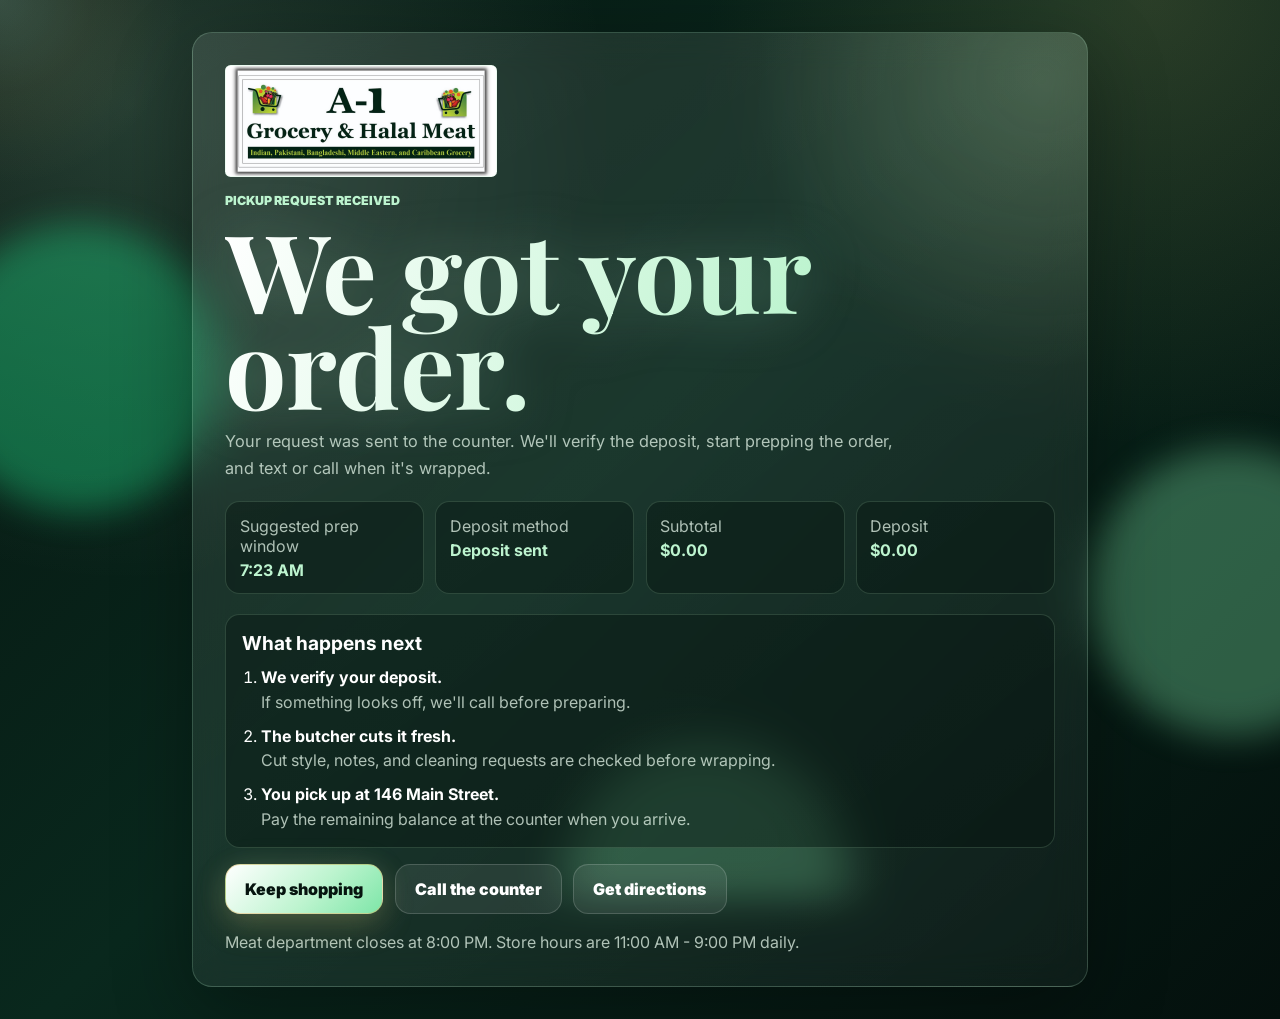
==== commit bad5c262: "Add files via upload" ====
--- a/thank-you.html
+++ b/thank-you.html
@@ -1,687 +1,82 @@
 <!DOCTYPE html>
 <html lang="en">
 <head>
-<meta charset="utf-8" />
-<meta name="viewport" content="width=device-width, initial-scale=1" />
-<title>A1 Grocery & Halal Meat — Online Pickup</title>
-<link rel="canonical" href="https://a1halalmeat.com" />
-<link rel="icon" href="logo.png" type="image/png" />
-<meta name="description" content="Zabeha Halal poultry, meat, and fish. Order online for pickup. Fancy cart with live subtotal." />
-<meta property="og:title" content="A1 Grocery & Halal Meat — Online Pickup">
-<meta property="og:description" content="Fresh Zabeha Halal cuts ready when you arrive. Order online, pay at pickup.">
-<meta property="og:url" content="https://a1halalmeat.com">
-<meta property="og:type" content="website">
-<meta property="og:image" content="https://a1halalmeat.com/logo.png">
-
-<style>
-  :root{
-    --bg1:#052e2b;
-    --bg2:#041f22;
-    --panel:rgba(255,255,255,.06);
-    --border:rgba(255,255,255,.15);
-    --text:#e8fbf2;
-    --muted:#b4d7c8;
-    --brand:#42f5b3;
-    --brand-2:#86ffd8;
-    --accent:#10b981;
-    --accent-ink:#052e2b;
-    --shadow:0 12px 30px rgba(0,0,0,.35);
-    --radius:18px;
-  }
-  *{box-sizing:border-box}
-  html,body{height:100%}
-  body{
-    margin:0; color:var(--text); font:16px/1.55 system-ui, Segoe UI, Roboto, Arial, sans-serif;
-    background:radial-gradient(1200px 500px at 50% -5%, #0f7b6c44, transparent),
-               radial-gradient(800px 300px at 85% 20%, #1cc4a833, transparent),
-               linear-gradient(180deg, var(--bg1), var(--bg2));
-    overflow-x:hidden;
-  }
-  a{color:inherit;text-decoration:none}
-  .wrap{max-width:1120px;margin:0 auto;padding:0 16px}
-
-  /* --- Always-moving background orbs (subtle) --- */
-  .orbs{position:fixed;inset:0;pointer-events:none;z-index:0;overflow:hidden}
-  .orb{
-    position:absolute; filter:blur(50px); opacity:.22; border-radius:999px;
-    background:radial-gradient(circle at 30% 30%, #7fffd4, transparent 60%);
-    animation: drift 18s ease-in-out infinite alternate;
-    transform:translate3d(0,0,0) scale(1);
-  }
-  .orb.o2{left:70%; top:10%; width:420px; height:420px; animation-duration:22s}
-  .orb.o1{left:10%; top:35%; width:520px; height:520px}
-  .orb.o3{left:55%; top:70%; width:360px; height:360px; animation-duration:26s}
-  @keyframes drift{
-    0%{ transform:translate3d(0,0,0) scale(1.02); }
-    100%{ transform:translate3d(20px,-25px,0) scale(1.06); }
-  }
-
-  /* Top banners */
-  .topbar{
-    text-align:center;
-    background:linear-gradient(90deg, #d9fbe6, #bff9e0);
-    color:#083b2e;
-    font-weight:900;
-    letter-spacing:.5px;
-    padding:8px 12px;
-    border-bottom:1px solid #ffffff33;
-    position:relative; z-index:2;
-  }
-
-  /* Header / Nav */
-  .nav{
-    position:sticky; top:0; z-index:5;
-    backdrop-filter:saturate(120%) blur(10px);
-    background:linear-gradient(180deg, rgba(5,46,43,.85), rgba(5,46,43,.55));
-    border-bottom:1px solid var(--border);
-  }
-  .nav-row{display:flex;align-items:center;gap:12px;padding:12px 0}
-  .brand-link{display:flex;align-items:center;gap:12px}
-  .brand-logo{height:64px;width:auto;border-radius:12px;box-shadow:var(--shadow)}
-  .brand h1{margin:0;font-size:20px;letter-spacing:.2px}
-  .brand small{display:block;color:#d7f7c999;font-size:12px;margin-top:2px}
-  .nav-actions{margin-left:auto;display:flex;gap:8px;align-items:center}
-  .input{
-    background:var(--panel); border:1px solid var(--border); color:var(--text);
-    border-radius:14px; padding:10px 12px; outline:none; width:260px;
-    transition:transform .25s ease, box-shadow .25s ease;
-  }
-  .input:focus{ transform:scale(1.02); box-shadow:0 10px 30px rgba(0,0,0,.25)}
-  .btn{
-    border:0; cursor:pointer; border-radius:14px; padding:10px 14px; font-weight:700;
-    transition:transform .2s ease, filter .2s ease, box-shadow .2s ease;
-  }
-  .btn:active{transform:translateY(1px) scale(.98)}
-  .btn-primary{background:white;color:#0b2a25}
-  .btn-ghost{background:var(--panel); color:var(--text); border:1px solid var(--border)}
-  .pill{display:inline-block;background:#eef2ff;border:1px solid #c7d2fe;color:#3730a3;font-size:12px;padding:2px 8px;border-radius:999px}
-
-  /* Sections */
-  .section{padding:28px 0; position:relative; z-index:1}
-  .hero{
-    display:grid; gap:28px; align-items:center;
-    animation: panzoom 16s ease-in-out infinite alternate; /* gentle zoom move */
-  }
-  @keyframes panzoom{
-    0%{transform:scale(1) translateY(0)}
-    100%{transform:scale(1.015) translateY(-2px)}
-  }
-  @media (min-width:860px){ .hero{grid-template-columns:1.1fr .9fr} }
-  .card{
-    position:relative; border:1px solid var(--border); border-radius:24px; padding:22px;
-    background:linear-gradient(180deg, rgba(255,255,255,.08), rgba(255,255,255,.04));
-    box-shadow:var(--shadow);
-    backdrop-filter:saturate(110%) blur(2px);
-    transition:transform .25s ease, box-shadow .25s ease;
-  }
-  .card:hover{ transform:translateY(-3px); box-shadow:0 18px 36px rgba(0,0,0,.35)}
-  .faint{color:#e8fbf2b0; font-size:14px}
-  .grid{
-    display:grid; gap:16px;
-    grid-template-columns:repeat(1,minmax(0,1fr));
-  }
-  @media (min-width:640px){ .grid{grid-template-columns:repeat(2, minmax(0,1fr));} }
-  @media (min-width:1024px){ .grid{grid-template-columns:repeat(3, minmax(0,1fr));} }
-
-  /* Product card */
-  .pcard{border:1px solid var(--border);border-radius:22px;background:var(--panel);padding:16px;transition:.25s transform,.25s box-shadow}
-  .pcard:hover{transform:translateY(-3px) scale(1.01); box-shadow:0 18px 36px rgba(0,0,0,.35)}
-  .unit{position:absolute;right:12px;top:-10px;background:#fff;color:#0b2a25;border-radius:999px;padding:6px 10px;font-size:12px;border:1px solid #00000010}
-  .product-photo{width:100%;height:180px;object-fit:cover;border-radius:14px;margin-bottom:8px}
-
-  .row{display:flex;align-items:center;justify-content:space-between;gap:12px}
-  .qty{display:flex;align-items:center;gap:10px}
-  .qty button{width:30px;height:30px;border-radius:999px;border:1px solid var(--border);background:transparent;color:var(--text);cursor:pointer}
-  .qty div{min-width:2ch;text-align:center}
-
-  .price{font-weight:900;font-size:20px}
-  .add{margin-top:10px;width:100%;padding:10px 12px;border-radius:12px;font-weight:800;border:0;cursor:pointer;transition:transform .2s}
-  .add.enabled{background:var(--accent);color:var(--accent-ink)}
-  .add.disabled{background:rgba(255,255,255,.1);color:#ffffff66;cursor:not-allowed}
-  .add.enabled:hover{transform:scale(1.01)}
-
-  /* Drawer */
-  .drawer{position:fixed; inset:0; display:none;}
-  .drawer.open{display:block}
-  .scrim{position:absolute; inset:0; background:rgba(0,0,0,.55)}
-  .panel{position:absolute; right:0; top:0; height:100%; width:min(92vw, 430px); background:#fff; color:#111827; display:flex; flex-direction:column; box-shadow:var(--shadow)}
-  .panel header{display:flex;align-items:center;justify-content:space-between;padding:14px 16px;border-bottom:1px solid #e5e7eb}
-  .panel main{padding:16px;overflow:auto;flex:1}
-  .line{border:1px solid #e5e7eb;border-radius:14px;padding:12px;display:flex;gap:10px;align-items:center}
-  .line .right{margin-left:auto;display:flex;align-items:center;gap:8px}
-  .remove{background:none;border:0;color:#dc2626;cursor:pointer;font-size:12px}
-
-  /* Checkout */
-  .form .control{display:flex;flex-direction:column;gap:6px}
-  .form input, .form select, .form textarea{
-    background:#ffffff10;border:1px solid var(--border);color:var(--text);border-radius:14px;padding:12px;outline:none
-  }
-  .muted{color:#e8fbf2a6;font-size:13px}
-  .foot{border-top:1px solid var(--border); text-align:center; padding:26px 0; color:#d7f7ea99; font-size:14px}
-
-  /* Floating cart */
-  .fab{
-    position:fixed; right:18px; bottom:18px; z-index:4;
-    background:var(--accent); color:var(--accent-ink); border:0; font-weight:900; border-radius:999px; padding:12px 16px; box-shadow:var(--shadow); cursor:pointer
-  }
-
-  /* Category chips */
-  .chip{padding:8px 14px;border-radius:999px;border:1px solid var(--border);background:var(--panel);cursor:pointer;transition:transform .2s}
-  .chip.active{background:white;color:#0b2a25;font-weight:700}
-  .chip:hover{transform:translateY(-1px)}
-  .chips{display:flex; flex-wrap:wrap; gap:8px; margin-top:16px}
-  h2,h3{margin:0}
-  .h1{font-size:clamp(28px, 4vw, 44px); line-height:1.1; font-weight:900}
-  .gradient-text{background:linear-gradient(90deg, #b7ffe9, #ddfff6); -webkit-background-clip:text; background-clip:text; color:transparent}
-
-  /* Typing line under hero title */
-  .typing{min-height:20px;margin-top:6px;color:#bff9e0;font-weight:700;letter-spacing:.4px}
-  .cursor{display:inline-block;width:10px;background:#bff9e0;margin-left:4px;animation:blink 1s steps(1,end) infinite}
-  @keyframes blink{50%{background:transparent}}
-
-  /* Phone chip */
-  .phone{border:1px dashed #b7ffe9;padding:8px 10px;border-radius:12px;color:#b7ffe9;font-weight:700}
-</style>
+  <meta charset="UTF-8">
+  <meta name="viewport" content="width=device-width, initial-scale=1.0">
+  <title>Order Received | A1 Grocery & Halal Meat</title>
+  <meta name="description" content="Your A1 Grocery & Halal Meat pickup request has been received.">
+  <meta name="theme-color" content="#06140f">
+  <link rel="icon" href="favicon.svg" type="image/svg+xml">
+  <link rel="apple-touch-icon" href="images/logo-wide.png">
+  <link rel="preconnect" href="https://fonts.googleapis.com">
+  <link rel="preconnect" href="https://fonts.gstatic.com" crossorigin>
+  <link href="https://fonts.googleapis.com/css2?family=Inter:wght@400;500;600;700;800;900&family=Playfair+Display:wght@700;800;900&display=swap" rel="stylesheet">
+  <link rel="stylesheet" href="style.css">
 </head>
-<body>
-
-  <!-- Subtle background movers -->
-  <div class="orbs">
-    <div class="orb o1"></div>
-    <div class="orb o2"></div>
-    <div class="orb o3"></div>
+<body class="thank-you-page">
+  <div class="cursor-glow" aria-hidden="true"></div>
+  <div class="ambient" aria-hidden="true">
+    <span class="orb orb-one"></span>
+    <span class="orb orb-two"></span>
+    <span class="orb orb-three"></span>
   </div>
 
-  <!-- TOP banners -->
-  <div class="topbar">Asalamualaikum</div>
-  <div class="topbar" style="background:linear-gradient(90deg,#c6ffe1,#a8f7db)">Zabeha Halal</div>
+  <main class="thank-you-shell">
+    <section class="thank-you-card">
+      <img class="thank-logo" src="images/logo-wide.png" alt="A-1 Grocery & Halal Meat">
+      <p class="eyebrow">Pickup request received</p>
+      <h1>We got your order.</h1>
+      <p class="thank-lead">Your request was sent to the counter. We&apos;ll verify the deposit, start prepping the order, and text or call when it&apos;s wrapped.</p>
 
-  <!-- NAV -->
-  <div class="nav">
-    <div class="wrap nav-row">
-      <a class="brand-link" href="https://a1halalmeat.com" aria-label="A1 Halal Meat — Home">
-        <img src="logo.png" alt="A1 Grocery & Halal Meat logo" class="brand-logo" />
-        <div class="brand">
-          <h1>A1 Grocery & Halal Meat</h1>
-          <small>Fresh • Halal • Ready for Pickup</small>
+      <div class="thank-status-grid">
+        <div>
+          <span>Suggested prep window</span>
+          <strong id="readyTime">About 30 minutes</strong>
         </div>
-      </a>
-
-      <div class="nav-actions">
-        <span class="phone">Phone: (607) 722-1055</span>
-        <input id="search" class="input" placeholder="Search items…" />
-        <button id="openCart" class="btn btn-primary">View Cart <span id="cartCount" class="pill" style="margin-left:8px">0</span></button>
-      </div>
-    </div>
-  </div>
-
-  <!-- HERO -->
-  <section class="section">
-    <div class="wrap hero">
-      <div>
-        <div class="h1">Fresh Halal Cuts, <span class="gradient-text">ready when you arrive.</span></div>
-        <div id="typing" class="typing" aria-live="polite"></div>
-        <p class="faint" style="margin-top:10px;max-width:60ch">
-          Order online for pickup. We prepare your poultry, meat, and fish to your preference. Pay in-store. Same-day slots usually available.
-        </p>
-        <div class="chips" id="chips"></div>
+        <div>
+          <span>Deposit method</span>
+          <strong id="depositMethod">Received</strong>
+        </div>
+        <div>
+          <span>Subtotal</span>
+          <strong id="thankSubtotal">$0.00</strong>
+        </div>
+        <div>
+          <span>Deposit</span>
+          <strong id="thankDeposit">$0.00</strong>
+        </div>
       </div>
 
-      <div class="card">
-        <div class="faint" style="text-transform:uppercase;letter-spacing:.12em">NEW</div>
-        <div style="font-weight:900;font-size:22px;margin-top:4px">Weekend Family Pack</div>
-        <p class="faint" style="margin-top:4px">Mix any poultry + meat + fish and save at pickup.</p>
-        <div style="display:grid;grid-template-columns:repeat(3,1fr);gap:10px;margin-top:12px">
-          <div class="pcard"><div style="font-size:28px">🍗</div><div style="font-weight:700">Poultry</div><div class="faint">fresh daily</div></div>
-          <div class="pcard"><div style="font-size:28px">🥩</div><div style="font-weight:700">Meat</div><div class="faint">hand-cut</div></div>
-          <div class="pcard"><div style="font-size:28px">🐟</div><div style="font-weight:700">Fish</div><div class="faint">wild & farm</div></div>
-        </div>
-      </div>
-    </div>
-  </section>
-
-  <!-- PRODUCTS -->
-  <section class="section">
-    <div class="wrap">
-      <div id="products" class="grid"></div>
-    </div>
-  </section>
-
-  <!-- CHECKOUT -->
-  <section class="section" id="checkout">
-    <div class="wrap" style="display:grid;gap:18px;grid-template-columns:1fr;align-items:start">
-      <div class="card">
-        <h2 style="font-size:24px;font-weight:900">Pickup details</h2>
-        <p class="muted" style="margin-top:6px">Enter your info. We’ll confirm by email/text. Pay at pickup.</p>
-
-        <form id="orderForm" class="form" action="https://formspree.io/f/xyzpvyle" method="POST" style="margin-top:16px;display:grid;gap:12px">
-          <textarea name="order_summary" id="orderSummary" class="hidden" style="display:none"></textarea>
-          <input type="hidden" name="order_total" id="orderTotal" />
-
-          <div style="display:grid;gap:12px;grid-template-columns:1fr 1fr">
-            <div class="control"><label>Full name</label><input required name="name" placeholder="Your name" /></div>
-            <div class="control"><label>Phone</label><input required name="phone" placeholder="(607) 722-1055" value="(607) 722-1055" /></div>
-            <div class="control"><label>Email</label><input required type="email" name="email" placeholder="you@example.com" /></div>
-            <div class="control"><label>Pickup date</label><input required type="date" name="pickup_date" /></div>
-            <div class="control">
-              <label>Pickup time</label>
-              <select required name="pickup_time">
-                <option value="">Select a time</option>
-                <option>11:00 AM</option><option>12:00 PM</option><option>1:00 PM</option>
-                <option>2:00 PM</option><option>3:00 PM</option><option>4:00 PM</option>
-                <option>5:00 PM</option><option>6:00 PM</option><option>7:00 PM</option>
-                <option>8:00 PM</option>
-              </select>
-            </div>
-            <div class="control">
-              <label>Cut preference (optional)</label>
-              <select name="cut_preference">
-                <option>Standard</option><option>Small pieces</option><option>Medium pieces</option>
-                <option>Large pieces</option><option>Whole (no cut)</option>
-              </select>
-            </div>
-          </div>
-
-          <div class="control">
-            <label>Notes for the butcher (optional)</label>
-            <textarea name="notes" rows="4" placeholder="Ex: thin slices, remove skin, extra fat trimmed, etc."></textarea>
-          </div>
-
-          <label style="display:flex;align-items:center;gap:8px;font-size:14px">
-            <input type="checkbox" required />
-            I’ll pay at pickup and understand prices are per pound where listed.
-          </label>
-
-          <div style="display:flex;gap:10px;align-items:center">
-            <button class="btn" style="background:var(--accent);color:var(--accent-ink);font-weight:900">Place Pickup Order</button>
-            <button type="button" id="reviewCart" class="btn btn-ghost">Review Cart</button>
-          </div>
-
-          <p class="muted"><strong>Final price at pickup may be slightly higher or lower</strong> than the online total due to exact weight and trimming.</p>
-        </form>
+      <div class="thank-next">
+        <h2>What happens next</h2>
+        <ol>
+          <li><strong>We verify your deposit.</strong><span>If something looks off, we&apos;ll call before preparing.</span></li>
+          <li><strong>The butcher cuts it fresh.</strong><span>Cut style, notes, and cleaning requests are checked before wrapping.</span></li>
+          <li><strong>You pick up at 146 Main Street.</strong><span>Pay the remaining balance at the counter when you arrive.</span></li>
+        </ol>
       </div>
 
-      <div class="card">
-        <h3 style="font-size:20px;font-weight:900">Order summary</h3>
-        <div id="summary" style="margin-top:12px;display:grid;gap:12px;max-height:360px;overflow:auto"></div>
-        <div class="row" style="margin-top:12px;font-size:18px">
-          <div class="muted">Subtotal</div>
-          <div id="summaryTotal" style="font-weight:900">$0.00</div>
-        </div>
+      <div class="thank-actions">
+        <a class="primary-btn magnetic ripple" href="index.html#products">Keep shopping</a>
+        <a class="ghost-btn magnetic ripple" href="tel:+16077221055">Call the counter</a>
+        <a class="ghost-btn magnetic ripple" href="https://www.google.com/maps/search/?api=1&query=146%20Main%20St%20Binghamton%20NY%2013905" target="_blank" rel="noopener">Get directions</a>
+      </div>
 
-        <div class="pcard" style="margin-top:18px;background:linear-gradient(135deg, #b6ffe21a, #8fffe41a);border-color:#ffffff22">
-          <div style="font-weight:700">Store Hours</div>
-          <div class="faint">Mon–Sun <strong>11:00 AM – 9:00 PM</strong></div>
-          <div class="faint"><strong>Meat Department closes at 8:00 PM</strong></div>
-          <div class="faint">146 Main St, Binghamton, NY • <span class="faint">Phone: (607) 722-1055</span></div>
-          <div class="muted" style="margin-top:6px">Final price may vary slightly at pickup based on exact weight.</div>
-        </div>
-      </div>
-    </div>
-  </section>
+      <p class="thank-note">Meat department closes at 8:00 PM. Store hours are 11:00 AM - 9:00 PM daily.</p>
+    </section>
+  </main>
 
-  <button class="fab" id="fab">Cart • <span id="fabTotal">$0.00</span></button>
+  <script>
+    const params = new URLSearchParams(window.location.search);
+    const subtotal = params.get("subtotal") || "$0.00";
+    const deposit = params.get("deposit") || "$0.00";
+    const method = params.get("method") || "Deposit sent";
+    const ready = new Date(Date.now() + 30 * 60 * 1000);
 
-  <!-- CART DRAWER -->
-  <div class="drawer" id="drawer" aria-hidden="true">
-    <div class="scrim" id="scrim"></div>
-    <aside class="panel" role="dialog" aria-label="Cart">
-      <header>
-        <strong>Your Cart</strong>
-        <button id="closeDrawer" class="btn btn-ghost">Close</button>
-      </header>
-      <main id="cartLines"></main>
-      <div style="padding:16px;border-top:1px solid #e5e7eb;display:grid;gap:10px">
-        <div class="row" style="font-size:15px"><span>Subtotal</span><strong id="drawerTotal">$0.00</strong></div>
-        <div style="font-size:12px;color:#6b7280">Prices shown are per pound where noted. Pay in-store at pickup.</div>
-        <button id="goCheckout" class="btn" style="background:#10b981;color:#052e2b;font-weight:900">Checkout</button>
-      </div>
-    </aside>
-  </div>
-
-<script>
-  // ---------- DATA ----------
-  const CATALOG = [
-    // Poultry
-    {cat:'Poultry', sku:'whole-chicken',   name:'Whole chicken',   price:2.95, unit:'/lb', icon:'🍗', img:'images/whole-chicken.jpg'},
-    {cat:'Poultry', sku:'hard-chicken',    name:'Hard chicken',    price:3.49, unit:'/lb', icon:'🍗', img:'images/hard-chicken.jpg'},
-    {cat:'Poultry', sku:'small-chicken',   name:'Small chicken',   price:3.29, unit:'/lb', icon:'🍗', img:'images/small-chicken.jpg'},
-    {cat:'Poultry', sku:'chicken-legs',    name:'Chicken legs',    price:1.99, unit:'/lb', icon:'🍗', img:'images/chicken-legs.jpg'},
-    {cat:'Poultry', sku:'chicken-wings',   name:'Chicken wings',   price:4.79, unit:'/lb', icon:'🍗', img:'images/chicken-wings.jpg'},
-    {cat:'Poultry', sku:'chicken-breast',  name:'Chicken breast',  price:4.99, unit:'/lb', icon:'🍗', img:'images/chicken-breast.jpg'},
-    {cat:'Poultry', sku:'chicken-thighs',  name:'Chicken thighs',  price:4.49, unit:'/lb', icon:'🍗', img:'images/chicken-thighs.jpg'},
-    {cat:'Poultry', sku:'ground-chicken',  name:'Ground chicken',  price:3.99, unit:'/lb', icon:'🍗', img:'images/ground-chicken.jpg'},
-
-    // Meat
-    {cat:'Meat', sku:'baby-goat-leg',  name:'Baby Goat Leg',  price:13.99, unit:'/lb', icon:'🥩', img:'images/baby-goat-leg.jpg'},
-    {cat:'Meat', sku:'goat-shoulder',  name:'Goat shoulder',  price:13.99, unit:'/lb', icon:'🥩', img:'images/goat-shoulder.jpg'},
-    {cat:'Meat', sku:'goat-chest',     name:'Goat chest',     price:11.99, unit:'/lb', icon:'🥩', img:'images/goat-chest.jpg'},
-    {cat:'Meat', sku:'goat-feet',      name:'Goat feet',      price:6.99, unit:'/lb', icon:'🥩', img:'images/goat-feet.jpg'},
-    {cat:'Meat', sku:'lamb-leg',       name:'Lamb Leg',       price:10.99, unit:'/lb', icon:'🥩', img:'images/lamb-leg.jpg'},
-    {cat:'Meat', sku:'lamb-shoulder',  name:'Lamb shoulder',  price:10.99, unit:'/lb', icon:'🥩', img:'images/lamb-shoulder.jpg'},
-    {cat:'Meat', sku:'lamb-chop',      name:'Lamb chop',      price:12.99, unit:'/lb', icon:'🥩', img:'images/lamb-chop.jpg'},
-    {cat:'Meat', sku:'beef-bone',      name:'Beef with Bone', price:5.99,  unit:'/lb', icon:'🥩', img:'images/beef-bone.jpg'},
-    {cat:'Meat', sku:'beef-boneless',  name:'Beef Boneless',  price:7.99,  unit:'/lb', icon:'🥩', img:'images/beef-boneless.jpg'},
-    {cat:'Meat', sku:'beef-liver',     name:'Beef Liver',     price:3.99,  unit:'/lb', icon:'🥩', img:'images/beef-liver.jpg'},
-    {cat:'Meat', sku:'ground-beef',    name:'Ground Beef',    price:6.99,  unit:'/lb', icon:'🥩', img:'images/ground-beef.jpg'},
-    {cat:'Meat', sku:'shank-nihari',   name:'Shank (Nihari)', price:5.99,  unit:'/lb', icon:'🥩', img:'images/shank-nihari.jpg'},
-    {cat:'Meat', sku:'steak-tbone',    name:'Steak (T-Bone)', price:8.99,  unit:'/lb', icon:'🥩', img:'images/steak-tbone.jpg'},
-    {cat:'Meat', sku:'ribeye',         name:'Ribeye',         price:8.99,  unit:'/lb', icon:'🥩', img:'images/ribeye.jpg'},
-    {cat:'Meat', sku:'beef-ribs',      name:'Beef Ribs',      price:5.99,  unit:'/lb', icon:'🥩', img:'images/beef-ribs.jpg'},
-    {cat:'Meat', sku:'oxtail',         name:'Ox-tail',        price:11.99, unit:'/lb', icon:'🥩', img:'images/oxtail.jpg'},
-    {cat:'Meat', sku:'cow-feet',       name:'Cow feet',       price:4.99,  unit:'/lb', icon:'🥩', img:'images/cow-feet.jpg'},
-
-    // Fish
-    {cat:'Fish', sku:'hilsha',   name:'Hilsha',   price:9.99, unit:'/lb', icon:'🐟', img:'images/hilsha.jpg'},
-    {cat:'Fish', sku:'rohu',     name:'Rohu',     price:3.99, unit:'/lb', icon:'🐟', img:'images/rohu.jpg'},
-    {cat:'Fish', sku:'snapper',  name:'Snapper',  price:9.99, unit:'/lb', icon:'🐟', img:'images/snapper.jpg'},
-    {cat:'Fish', sku:'pompano',  name:'Pompano',  price:6.99, unit:'/lb', icon:'🐟', img:'images/pompano.jpg'},
-    {cat:'Fish', sku:'kingfish', name:'Kingfish', price:8.99, unit:'/lb', icon:'🐟', img:'images/kingfish.jpg'},
-  ];
-
-  const el = (sel)=>document.querySelector(sel);
-  const fmt = (n)=> `$${n.toFixed(2)}`;
-
-  // State
-  const state = { cart: {}, filter: 'All' };
-
-  // Load cart from localStorage
-  try{
-    const saved = JSON.parse(localStorage.getItem('a1-cart')||'{}');
-    if(saved && typeof saved==='object') state.cart = saved;
-  }catch{}
-
-  const categories = ['All','Poultry','Meat','Fish'];
-
-  // Render category chips
-  function renderChips(){
-    const box = el('#chips');
-    box.innerHTML = '';
-    categories.forEach(c=>{
-      const b=document.createElement('button');
-      b.className='chip' + (state.filter===c?' active':'');
-      b.textContent = (c==='Poultry'?'🍗 ':'') + (c==='Meat'?'🥩 ':'') + (c==='Fish'?'🐟 ':'') + c;
-      b.onclick=()=>{ state.filter=c; renderProducts(); };
-      box.appendChild(b);
-    });
-  }
-
-  // Render products grid
-  function renderProducts(){
-    const grid = el('#products');
-    grid.innerHTML = '';
-    const q = document.getElementById('search')?.value?.toLowerCase() || '';
-    const list = CATALOG.filter(i=>{
-      const okCat = state.filter==='All' || i.cat===state.filter;
-      const okQ = i.name.toLowerCase().includes(q);
-      return okCat && okQ;
-    });
-
-    list.forEach(item=>{
-      const card = document.createElement('div');
-      card.className='pcard';
-      card.style.position='relative';
-
-      const unit = document.createElement('div');
-      unit.className='unit';
-      unit.textContent = item.unit;
-      card.appendChild(unit);
-
-      // Photo (use your own images folder)
-      const img = document.createElement('img');
-      img.className='product-photo';
-      img.alt = item.name;
-      img.src = item.img || 'images/placeholder.jpg';
-      card.appendChild(img);
-
-      const icon = document.createElement('div');
-      icon.style.fontSize='20px';
-      icon.textContent=item.icon;
-      card.appendChild(icon);
-
-      const name = document.createElement('div');
-      name.style.fontWeight='700';
-      name.style.fontSize='18px';
-      name.textContent=item.name;
-      card.appendChild(name);
-
-      const cat = document.createElement('div');
-      cat.className='faint';
-      cat.textContent=item.cat;
-      card.appendChild(cat);
-
-      const row = document.createElement('div');
-      row.className='row';
-      row.style.marginTop='8px';
-
-      const price = document.createElement('div');
-      price.className='price';
-      price.textContent = fmt(item.price);
-      row.appendChild(price);
-
-      // qty controls
-      const qtyBox = document.createElement('div');
-      qtyBox.className='qty';
-      let qty=0;
-      const minus=document.createElement('button'); minus.textContent='−';
-      const qtyVal=document.createElement('div'); qtyVal.textContent='0';
-      const plus=document.createElement('button'); plus.textContent='+';
-      minus.onclick=()=>{ qty=Math.max(0, qty-1); qtyVal.textContent=String(qty); toggleAdd(); };
-      plus.onclick=()=>{ qty=Math.min(999, qty+1); qtyVal.textContent=String(qty); toggleAdd(); };
-      qtyBox.append(minus, qtyVal, plus);
-      row.appendChild(qtyBox);
-
-      card.appendChild(row);
-
-      const addBtn = document.createElement('button');
-      addBtn.className='add disabled';
-      addBtn.textContent='Add to Cart';
-      addBtn.disabled=true;
-      function toggleAdd(){
-        if(qty>0){ addBtn.className='add enabled'; addBtn.disabled=false; }
-        else{ addBtn.className='add disabled'; addBtn.disabled=true; }
-      }
-      addBtn.onclick=()=>{
-        state.cart[item.sku]=(state.cart[item.sku]||0)+qty;
-        qty=0; qtyVal.textContent='0'; toggleAdd();
-        saveCart(); updateUI();
-      };
-      card.appendChild(addBtn);
-
-      grid.appendChild(card);
-    });
-  }
-
-  function saveCart(){
-    localStorage.setItem('a1-cart', JSON.stringify(state.cart));
-  }
-
-  function cartEntries(){
-    return Object.entries(state.cart).map(([sku,qty])=>{
-      const it=CATALOG.find(x=>x.sku===sku);
-      return { ...it, qty };
-    }).filter(Boolean);
-  }
-
-  function cartTotal(){
-    return cartEntries().reduce((s,it)=> s + it.price*it.qty, 0);
-  }
-
-  // Drawer
-  function openDrawer(){ el('#drawer').classList.add('open'); }
-  function closeDrawer(){ el('#drawer').classList.remove('open'); }
-
-  function renderDrawer(){
-    const lines = el('#cartLines');
-    lines.innerHTML='';
-    const items = cartEntries();
-
-    if(items.length===0){
-      const p=document.createElement('div');
-      p.style.color='#6b7280';
-      p.style.fontSize='14px';
-      p.textContent='Your cart is empty.';
-      lines.appendChild(p);
-    }
-
-    items.forEach(it=>{
-      const row = document.createElement('div');
-      row.className='line';
-
-      const icon=document.createElement('div'); icon.textContent=it.icon; icon.style.fontSize='20px';
-      row.appendChild(icon);
-
-      const info=document.createElement('div');
-      info.innerHTML=`<div style="font-weight:600">${it.name}</div>
-                      <div style="font-size:12px;color:#6b7280">${it.unit} • ${fmt(it.price)}</div>`;
-      row.appendChild(info);
-
-      const right=document.createElement('div'); right.className='right';
-
-      const minus=document.createElement('button'); minus.className='btn btn-ghost'; minus.textContent='−';
-      const num=document.createElement('div'); num.textContent=it.qty;
-      const plus=document.createElement('button'); plus.className='btn btn-ghost'; plus.textContent='+';
-
-      minus.onclick=()=>{
-        const n=Math.max(0,(state.cart[it.sku]||0)-1);
-        if(n===0) delete state.cart[it.sku]; else state.cart[it.sku]=n;
-        saveCart(); updateUI(); renderDrawer();
-      };
-      plus.onclick=()=>{
-        state.cart[it.sku]=(state.cart[it.sku]||0)+1;
-        saveCart(); updateUI(); renderDrawer();
-      };
-
-      const price=document.createElement('div'); price.style.width='70px'; price.style.textAlign='right'; price.style.fontWeight='700';
-      price.textContent=fmt(it.qty*it.price);
-
-      const rm=document.createElement('button'); rm.className='remove'; rm.textContent='Remove';
-      rm.onclick=()=>{ delete state.cart[it.sku]; saveCart(); updateUI(); renderDrawer(); };
-
-      right.append(minus,num,plus,price,rm);
-      row.appendChild(right);
-
-      lines.appendChild(row);
-    });
-
-    el('#drawerTotal').textContent = fmt(cartTotal());
-  }
-
-  // Summary (checkout sidebar)
-  function renderSummary(){
-    const box = el('#summary');
-    box.innerHTML='';
-    const items = cartEntries();
-
-    if(items.length===0){
-      const p=document.createElement('div'); p.className='muted'; p.textContent='No items yet. Add from the menu.';
-      box.appendChild(p);
-    }
-
-    items.forEach(it=>{
-      const row=document.createElement('div');
-      row.className='line';
-      row.style.borderColor='#ffffff22';
-      row.style.background='transparent';
-      row.style.color='var(--text)';
-      row.style.borderRadius='14px';
-
-      const icon=document.createElement('div'); icon.textContent=it.icon; icon.style.fontSize='20px';
-      const body=document.createElement('div'); body.innerHTML=`<div style="font-weight:600">${it.name}</div><div class="muted" style="font-size:12px">${it.unit} • ${fmt(it.price)}</div>`;
-      const qty=document.createElement('div'); qty.textContent='× '+it.qty;
-      const total=document.createElement('div'); total.style.fontWeight='700'; total.textContent=fmt(it.qty*it.price);
-
-      row.append(icon, body);
-      const right=document.createElement('div'); right.style.marginLeft='auto'; right.style.display='flex'; right.style.gap='10px'; right.append(qty,total);
-      row.appendChild(right);
-
-      box.appendChild(row);
-    });
-
-    el('#summaryTotal').textContent = fmt(cartTotal());
-  }
-
-  function updateBadges(){
-    const count = Object.keys(state.cart).length;
-    document.getElementById('cartCount').textContent = String(count);
-    document.getElementById('fabTotal').textContent = fmt(cartTotal());
-  }
-
-  // Build order summary text for form
-  function buildOrderSummaryText(){
-    const lines = cartEntries().map(it=> `${it.name} — ${it.qty} × ${fmt(it.price)} ${it.unit}`);
-    lines.push('', `Subtotal: ${fmt(cartTotal())}`);
-    return lines.join('\n');
-  }
-
-  function updateUI(){
-    renderChips();
-    renderProducts();
-    renderSummary();
-    updateBadges();
-  }
-
-  // Typing effect (always moving line)
-  const LINES = [
-    "Zabeha Halal • Cut to order",
-    "Fresh • Halal • Ready for Pickup",
-    "Hand-cut meat, prepared your way",
-    "Same-day pickup slots available"
-  ];
-  function typeLoop(node, lines){
-    let i=0, j=0, erasing=false;
-    function tick(){
-      const line = lines[i];
-      if(!erasing){
-        j++;
-        node.innerHTML = line.slice(0,j) + '<span class="cursor">&nbsp;</span>';
-        if(j>=line.length){ erasing=true; setTimeout(tick,1400); return; }
-      }else{
-        j--;
-        node.innerHTML = line.slice(0,j) + '<span class="cursor">&nbsp;</span>';
-        if(j<=0){ erasing=false; i=(i+1)%lines.length; }
-      }
-      setTimeout(tick, erasing?35:45);
-    }
-    tick();
-  }
-
-  // Events
-  document.getElementById('openCart').onclick = ()=>{ renderDrawer(); openDrawer(); };
-  document.getElementById('reviewCart').onclick = ()=>{ renderDrawer(); openDrawer(); };
-  document.getElementById('fab').onclick = ()=>{ renderDrawer(); openDrawer(); };
-  document.getElementById('closeDrawer').onclick = closeDrawer;
-  document.getElementById('scrim').onclick = closeDrawer;
-  document.getElementById('goCheckout').onclick = ()=>{
-    closeDrawer();
-    document.getElementById('checkout').scrollIntoView({behavior:'smooth'});
-  };
-
-  document.getElementById('search').addEventListener('input', ()=>{
-    renderProducts();
-  });
-
-  document.getElementById('orderForm').addEventListener('submit', (e)=>{
-    if(Object.keys(state.cart).length===0){
-      e.preventDefault();
-      alert('Your cart is empty. Add items before submitting.');
-      return;
-    }
-    document.getElementById('orderSummary').value = buildOrderSummaryText();
-    document.getElementById('orderTotal').value = cartTotal().toFixed(2);
-  });
-
-  // Initial
-  updateUI();
-  typeLoop(document.getElementById('typing'), LINES);
-</script>
-
-<footer class="foot">
-  <div class="wrap">
-    © <span id="yr"></span> A1 Grocery & Halal Meat • 146 Main St, Binghamton, NY • Phone: (607) 722-1055
-  </div>
-  <script>document.getElementById('yr').textContent = new Date().getFullYear();</script>
-</footer>
-
+    document.querySelector("#thankSubtotal").textContent = subtotal;
+    document.querySelector("#thankDeposit").textContent = deposit;
+    document.querySelector("#depositMethod").textContent = method;
+    document.querySelector("#readyTime").textContent = ready.toLocaleTimeString([], { hour: "numeric", minute: "2-digit" });
+  </script>
 </body>
 </html>
--- a/style.css
+++ b/style.css
@@ -0,0 +1,2585 @@
+:root {
+  --ink: #06140f;
+  --deep: #08231a;
+  --green: #0f5d3f;
+  --mint: #bdf4cf;
+  --soft: #edfdf1;
+  --gold: #bdf4cf;
+  --white: #ffffff;
+  --muted: rgba(237, 253, 241, 0.72);
+  --glass: rgba(255, 255, 255, 0.095);
+  --line: rgba(255, 255, 255, 0.16);
+  --shadow: 0 24px 80px rgba(0, 0, 0, 0.32);
+}
+
+* {
+  box-sizing: border-box;
+}
+
+html {
+  scroll-behavior: smooth;
+}
+
+body {
+  margin: 0;
+  min-height: 100vh;
+  background:
+    radial-gradient(circle at 10% 10%, rgba(189, 244, 207, 0.17), transparent 30rem),
+    radial-gradient(circle at 90% 0%, rgba(217, 183, 101, 0.16), transparent 28rem),
+    linear-gradient(135deg, #06140f 0%, #09281d 46%, #04100d 100%);
+  color: var(--white);
+  font-family: Inter, system-ui, -apple-system, BlinkMacSystemFont, "Segoe UI", sans-serif;
+  letter-spacing: 0;
+  overflow-x: hidden;
+}
+
+body.cart-open {
+  overflow: hidden;
+}
+
+a {
+  color: inherit;
+  text-decoration: none;
+}
+
+button,
+input,
+select,
+textarea {
+  font: inherit;
+}
+
+button {
+  cursor: pointer;
+}
+
+.cursor-glow {
+  position: fixed;
+  left: 0;
+  top: 0;
+  width: 24rem;
+  height: 24rem;
+  border-radius: 50%;
+  background: radial-gradient(circle, rgba(189, 244, 207, 0.17), rgba(217, 183, 101, 0.07), transparent 68%);
+  pointer-events: none;
+  transform: translate3d(-50%, -50%, 0);
+  transition: opacity 180ms ease;
+  z-index: 1;
+  mix-blend-mode: screen;
+}
+
+.ambient {
+  position: fixed;
+  inset: 0;
+  pointer-events: none;
+  overflow: hidden;
+  z-index: 0;
+}
+
+.orb {
+  position: absolute;
+  width: 18rem;
+  height: 18rem;
+  border-radius: 50%;
+  filter: blur(18px);
+  opacity: 0.34;
+  animation: floatOrb 12s ease-in-out infinite alternate;
+}
+
+.orb-one {
+  left: -4rem;
+  top: 14rem;
+  background: #1fed91;
+}
+
+.orb-two {
+  right: -6rem;
+  top: 28rem;
+  background: #7ee6a8;
+  animation-delay: -5s;
+}
+
+.orb-three {
+  left: 44%;
+  bottom: -8rem;
+  background: #62b883;
+  animation-delay: -9s;
+}
+
+@keyframes floatOrb {
+  from { transform: translate3d(0, 0, 0) scale(1); }
+  to { transform: translate3d(2rem, -3rem, 0) scale(1.16); }
+}
+
+.top-bars,
+.site-header,
+main,
+.site-footer,
+.cart-drawer,
+.toast {
+  position: relative;
+  z-index: 2;
+}
+
+.top-bars {
+  position: relative;
+  display: block;
+  gap: clamp(0.75rem, 4vw, 4rem);
+  min-height: 2.7rem;
+  padding: 0;
+  border-bottom: 1px solid rgba(189, 244, 207, 0.16);
+  background:
+    linear-gradient(180deg, rgba(255, 255, 255, 0.11), transparent 45%),
+    linear-gradient(90deg, #0c3d17, #155b20 42%, #0c3d17);
+  color: #f3ead2;
+  font-size: clamp(0.68rem, 1.2vw, 0.92rem);
+  font-weight: 900;
+  text-transform: uppercase;
+  letter-spacing: 0.18em;
+  overflow: hidden;
+  box-shadow: inset 0 1px 0 rgba(255, 255, 255, 0.13), inset 0 -10px 20px rgba(0, 0, 0, 0.15);
+}
+
+.top-bars::before {
+  content: "";
+  position: absolute;
+  inset: 0;
+  background: linear-gradient(100deg, transparent 0 35%, rgba(255, 255, 255, 0.16), transparent 60% 100%);
+  transform: translateX(-100%);
+  animation: topShine 5s ease-in-out infinite;
+  pointer-events: none;
+}
+
+.top-marquee {
+  display: flex;
+  width: max-content;
+  min-height: inherit;
+  transform-style: preserve-3d;
+  animation: topMarquee 24s linear infinite;
+}
+
+.top-track {
+  display: flex;
+  align-items: center;
+  gap: clamp(0.75rem, 4vw, 4rem);
+  padding-right: clamp(0.75rem, 4vw, 4rem);
+  white-space: nowrap;
+}
+
+@keyframes topMarquee {
+  from { transform: translate3d(0, 0, 0) rotateX(0deg); }
+  to { transform: translate3d(-50%, 0, 0) rotateX(0deg); }
+}
+
+@keyframes topShine {
+  45%, 100% { transform: translateX(100%); }
+}
+
+.top-strip {
+  padding: 0.55rem 0;
+  text-align: center;
+  background: transparent;
+  color: inherit;
+  white-space: nowrap;
+  text-shadow: 0 2px 0 rgba(0, 0, 0, 0.22), 0 0 14px rgba(189, 244, 207, 0.08);
+}
+
+.top-strip-gold {
+  background: transparent;
+  color: #f3ead2;
+}
+
+.top-dot {
+  width: 0.42rem;
+  height: 0.42rem;
+  flex: 0 0 auto;
+  border-radius: 50%;
+  background: #e2ad37;
+  box-shadow: 0 0 16px rgba(226, 173, 55, 0.42);
+}
+
+.site-header {
+  position: sticky;
+  top: 0;
+  display: grid;
+  grid-template-columns: auto minmax(15rem, 1fr) auto;
+  gap: clamp(0.55rem, 1.8vw, 1rem);
+  align-items: center;
+  width: 100%;
+  margin: 0;
+  padding: 0.48rem max(0.8rem, calc((100vw - 1180px) / 2));
+  border: 0;
+  border-bottom: 1px solid rgba(189, 244, 207, 0.14);
+  border-radius: 0;
+  background: rgba(2, 8, 6, 0.95);
+  box-shadow: 0 24px 80px rgba(0, 0, 0, 0.28);
+  backdrop-filter: blur(18px);
+  z-index: 20;
+}
+
+.brand {
+  display: inline-flex;
+  align-items: center;
+  gap: 0.5rem;
+  min-width: max-content;
+}
+
+.brand-thumb {
+  display: grid;
+  place-items: center;
+  width: 6.3rem;
+  height: 2.55rem;
+  padding: 0;
+  border: 1px solid rgba(189, 244, 207, 0.32);
+  border-radius: 0.22rem;
+  background: rgba(255, 255, 255, 0.96);
+  box-shadow: 0 10px 24px rgba(0, 0, 0, 0.22), 0 0 16px rgba(189, 244, 207, 0.08);
+  overflow: hidden;
+}
+
+.brand-logo {
+  display: block;
+  width: 100%;
+  height: 100%;
+  object-fit: contain;
+  object-position: center;
+}
+
+.brand strong,
+.brand small {
+  display: block;
+  line-height: 1.08;
+}
+
+.brand strong {
+  color: var(--white);
+  font-size: clamp(0.95rem, 1.45vw, 1.16rem);
+  font-weight: 900;
+  text-shadow: 0 0 18px rgba(189, 244, 207, 0.12);
+}
+
+.brand small {
+  margin-top: 0.16rem;
+  color: rgba(189, 244, 207, 0.72);
+  font-size: 0.68rem;
+  font-weight: 700;
+}
+
+.search-wrap {
+  display: flex;
+  align-items: center;
+  gap: 0.75rem;
+  justify-self: end;
+  width: min(20rem, 100%);
+  padding: 0.45rem 0.65rem;
+  border: 1px solid rgba(189, 244, 207, 0.18);
+  border-radius: 0.85rem;
+  background: rgba(255, 255, 255, 0.055);
+}
+
+.search-wrap span {
+  color: var(--gold);
+  font-size: 0.78rem;
+  font-weight: 800;
+  text-transform: uppercase;
+}
+
+.search-wrap input {
+  width: 100%;
+  min-width: 0;
+  border: 0;
+  outline: 0;
+  background: transparent;
+  color: var(--white);
+}
+
+.search-wrap input::placeholder {
+  color: rgba(255, 255, 255, 0.52);
+}
+
+.phone,
+.cart-toggle,
+.menu-toggle,
+.primary-btn,
+.ghost-btn,
+.icon-btn {
+  border: 1px solid var(--line);
+  border-radius: 0.95rem;
+  transition: transform 180ms ease, border-color 180ms ease, box-shadow 180ms ease, background 180ms ease;
+}
+
+.phone {
+  display: grid;
+  place-items: center;
+  width: 2.55rem;
+  height: 2.55rem;
+  padding: 0;
+  color: #f3ead2;
+  font-weight: 800;
+  background: #155b20;
+}
+
+.phone span {
+  font-size: 1rem;
+}
+
+.cart-toggle {
+  display: inline-flex;
+  align-items: center;
+  justify-content: center;
+  gap: 0.2rem;
+  width: 2.55rem;
+  height: 2.55rem;
+  padding: 0;
+  border-radius: 50%;
+  color: #f3ead2;
+  background: transparent;
+  border-color: rgba(189, 244, 207, 0.3);
+}
+
+.cart-icon {
+  font-size: 1.08rem;
+}
+
+.cart-toggle strong {
+  display: grid;
+  place-items: center;
+  width: 1.1rem;
+  height: 1.1rem;
+  margin-left: -0.22rem;
+  margin-top: -1.05rem;
+  border-radius: 50%;
+  background: #ffffff;
+  color: var(--ink);
+  font-size: 0.66rem;
+}
+
+.menu-toggle {
+  display: flex;
+  flex-direction: column;
+  justify-content: center;
+  align-items: center;
+  gap: 0.24rem;
+  width: 2.55rem;
+  height: 2.55rem;
+  padding: 0;
+  border-radius: 50%;
+  background: transparent;
+  border-color: rgba(189, 244, 207, 0.3);
+}
+
+.menu-toggle span {
+  display: block;
+  width: 1rem;
+  height: 0.12rem;
+  border-radius: 999px;
+  background: #f3ead2;
+  transform-origin: center;
+  transition: transform 180ms ease, opacity 180ms ease;
+}
+
+.menu-open .menu-toggle span:nth-child(1) {
+  transform: translateY(0.36rem) rotate(45deg);
+}
+
+.menu-open .menu-toggle span:nth-child(2) {
+  opacity: 0;
+}
+
+.menu-open .menu-toggle span:nth-child(3) {
+  transform: translateY(-0.36rem) rotate(-45deg);
+}
+
+.header-actions {
+  display: flex;
+  justify-content: flex-end;
+  align-items: center;
+  gap: 0.62rem;
+}
+
+.quick-menu {
+  position: fixed;
+  top: 6.8rem;
+  left: 50%;
+  z-index: 19;
+  display: grid;
+  grid-template-columns: repeat(4, minmax(0, 1fr));
+  gap: 0.65rem;
+  width: min(1180px, calc(100% - 2rem));
+  max-height: 0;
+  margin: 0;
+  padding: 0 0.75rem;
+  overflow: hidden;
+  border: 1px solid transparent;
+  border-radius: 0 0 1.25rem 1.25rem;
+  background:
+    radial-gradient(circle at 100% 0%, rgba(189, 244, 207, 0.12), transparent 20rem),
+    rgba(2, 8, 6, 0.94);
+  box-shadow: 0 24px 70px rgba(0, 0, 0, 0.26);
+  backdrop-filter: blur(18px);
+  opacity: 0;
+  transform: translate(-50%, -0.7rem);
+  transition: max-height 260ms ease, padding 260ms ease, opacity 180ms ease, transform 260ms ease, border-color 180ms ease;
+}
+
+.menu-open .quick-menu {
+  max-height: 16rem;
+  padding: 0.75rem;
+  border-color: rgba(189, 244, 207, 0.16);
+  opacity: 1;
+  transform: translate(-50%, 0);
+}
+
+.quick-menu a {
+  display: grid;
+  gap: 0.2rem;
+  padding: 0.85rem;
+  border: 1px solid rgba(189, 244, 207, 0.14);
+  border-radius: 0.9rem;
+  background: rgba(255, 255, 255, 0.06);
+  color: var(--soft);
+  font-weight: 950;
+}
+
+.quick-menu a span {
+  color: var(--muted);
+  font-size: 0.82rem;
+  font-weight: 700;
+}
+
+.cart-toggle.pulse strong {
+  animation: cartPulse 420ms ease;
+}
+
+@keyframes cartPulse {
+  50% { transform: scale(1.22); box-shadow: 0 0 0 8px rgba(217, 183, 101, 0.16); }
+}
+
+main {
+  width: min(1180px, calc(100% - 2rem));
+  margin: 0 auto;
+}
+
+.hero {
+  position: relative;
+  min-height: calc(100vh - 8rem);
+  display: grid;
+  grid-template-columns: minmax(0, 1.02fr) minmax(20rem, 0.78fr);
+  gap: 2rem;
+  align-items: center;
+  padding: 4rem 0 3rem;
+  perspective: 1200px;
+  isolation: isolate;
+  --hero-x: 0;
+  --hero-y: 0;
+}
+
+.hero-copy {
+  transform: translate3d(calc(var(--hero-x) * -0.45px), calc(var(--hero-y) * -0.35px), 0);
+  transition: transform 160ms ease-out;
+  will-change: transform;
+}
+
+.hero-stage::before {
+  content: "";
+  position: absolute;
+  inset: 1rem -5vw 0;
+  border-radius: 2rem;
+  background:
+    radial-gradient(circle at 18% 24%, rgba(189, 244, 207, 0.18), transparent 22rem),
+    radial-gradient(circle at 72% 34%, rgba(217, 183, 101, 0.15), transparent 20rem),
+    linear-gradient(135deg, rgba(255, 255, 255, 0.055), rgba(255, 255, 255, 0.01));
+  border: 1px solid rgba(255, 255, 255, 0.08);
+  box-shadow: inset 0 1px 0 rgba(255, 255, 255, 0.08), 0 40px 120px rgba(0, 0, 0, 0.22);
+  z-index: -2;
+}
+
+.hero-stage::after {
+  content: "";
+  position: absolute;
+  inset: 0 -8vw;
+  background:
+    conic-gradient(from 90deg at 55% 45%, transparent 0 34%, rgba(189, 244, 207, 0.13), transparent 50% 100%);
+  filter: blur(10px);
+  opacity: 0.8;
+  animation: heroAura 12s linear infinite;
+  z-index: -3;
+}
+
+.hero-grid-lines {
+  position: absolute;
+  inset: 8rem -8vw 2rem;
+  z-index: -1;
+  opacity: 0.26;
+  background-image:
+    linear-gradient(rgba(189, 244, 207, 0.15) 1px, transparent 1px),
+    linear-gradient(90deg, rgba(189, 244, 207, 0.14) 1px, transparent 1px);
+  background-size: 4.6rem 4.6rem;
+  mask-image: radial-gradient(circle at 54% 45%, black, transparent 72%);
+  transform: rotateX(62deg) translate3d(calc(var(--hero-x) * 0.18px), calc(6rem + (var(--hero-y) * 0.16px)), 0);
+  transform-origin: center;
+  animation: gridDrift 14s linear infinite;
+}
+
+@keyframes heroAura {
+  to { transform: rotate(360deg); }
+}
+
+@keyframes gridDrift {
+  to { background-position: 0 4.6rem, 4.6rem 0; }
+}
+
+.eyebrow {
+  margin: 0 0 0.8rem;
+  color: var(--gold);
+  font-size: 0.78rem;
+  font-weight: 900;
+  text-transform: uppercase;
+}
+
+.hero-eyebrow {
+  display: inline-flex;
+  width: max-content;
+  padding: 0.52rem 0.72rem;
+  border: 1px solid rgba(217, 183, 101, 0.28);
+  border-radius: 999px;
+  background: rgba(217, 183, 101, 0.09);
+  box-shadow: 0 0 34px rgba(217, 183, 101, 0.1);
+}
+
+h1,
+h2,
+h3,
+p {
+  margin-top: 0;
+}
+
+h1 {
+  max-width: 12ch;
+  margin-bottom: 1.2rem;
+  font-family: "Playfair Display", Georgia, serif;
+  font-size: clamp(3.4rem, 8.5vw, 8.35rem);
+  line-height: 0.84;
+  letter-spacing: 0;
+  background: linear-gradient(110deg, #ffffff, #bdf4cf 38%, #7ee6a8 66%, #ffffff);
+  background-size: 220% auto;
+  -webkit-background-clip: text;
+  background-clip: text;
+  color: transparent;
+  filter: drop-shadow(0 0 28px rgba(189, 244, 207, 0.26));
+  animation: glowText 5s ease-in-out infinite;
+}
+
+h1 span {
+  display: block;
+  text-shadow: 0 0 36px rgba(189, 244, 207, 0.18);
+}
+
+@keyframes glowText {
+  50% { background-position: 100% center; filter: drop-shadow(0 0 38px rgba(217, 183, 101, 0.28)); }
+}
+
+.typing-line {
+  min-height: 2.1rem;
+  color: var(--muted);
+  font-size: clamp(1.05rem, 2vw, 1.35rem);
+  font-weight: 600;
+  max-width: 44rem;
+  text-wrap: balance;
+}
+
+.typing-caret {
+  display: inline-block;
+  width: 0.6rem;
+  height: 1.1rem;
+  margin-left: 0.2rem;
+  border-right: 2px solid var(--mint);
+  transform: translateY(0.18rem);
+  animation: blink 680ms steps(1) infinite;
+}
+
+@keyframes blink {
+  50% { opacity: 0; }
+}
+
+.hero-actions {
+  display: flex;
+  flex-wrap: wrap;
+  gap: 0.8rem;
+  margin-top: 2rem;
+}
+
+.hero-stats {
+  display: grid;
+  grid-template-columns: repeat(3, minmax(0, 9rem));
+  gap: 0.7rem;
+  margin-top: 1.6rem;
+}
+
+.hero-stats div {
+  position: relative;
+  min-height: 5.4rem;
+  padding: 0.85rem;
+  overflow: hidden;
+  border: 1px solid rgba(255, 255, 255, 0.14);
+  border-radius: 1rem;
+  background: linear-gradient(145deg, rgba(255, 255, 255, 0.115), rgba(255, 255, 255, 0.045));
+  box-shadow: inset 0 1px 0 rgba(255, 255, 255, 0.12), 0 16px 42px rgba(0, 0, 0, 0.18);
+  backdrop-filter: blur(18px);
+}
+
+.hero-stats div::after {
+  content: "";
+  position: absolute;
+  inset: auto -10% -50% -10%;
+  height: 80%;
+  background: radial-gradient(circle, rgba(189, 244, 207, 0.24), transparent 62%);
+}
+
+.hero-stats strong,
+.hero-stats span {
+  position: relative;
+  z-index: 1;
+  display: block;
+}
+
+.hero-stats strong {
+  font-size: 1.6rem;
+  color: var(--gold);
+}
+
+.hero-stats span {
+  margin-top: 0.18rem;
+  color: var(--muted);
+  font-size: 0.82rem;
+  font-weight: 800;
+}
+
+.primary-btn,
+.ghost-btn {
+  display: inline-flex;
+  justify-content: center;
+  align-items: center;
+  min-height: 3.15rem;
+  padding: 0.9rem 1.2rem;
+  font-weight: 900;
+}
+
+.primary-btn:disabled {
+  cursor: not-allowed;
+  opacity: 0.68;
+}
+
+.primary-btn.loading {
+  box-shadow: 0 0 32px rgba(189, 244, 207, 0.22);
+}
+
+.primary-btn {
+  border-color: rgba(217, 183, 101, 0.52);
+  background: linear-gradient(135deg, #ffffff, #bdf4cf 56%, #7ee6a8);
+  color: #06140f;
+  box-shadow: 0 12px 32px rgba(217, 183, 101, 0.22), 0 0 30px rgba(189, 244, 207, 0.1);
+}
+
+.ghost-btn {
+  background: rgba(255, 255, 255, 0.08);
+  color: var(--white);
+}
+
+.hero-visual,
+.summary-panel,
+.product-card,
+.category-card {
+  transform-style: preserve-3d;
+}
+
+.hero-visual {
+  position: relative;
+  min-height: 31rem;
+  border: 1px solid var(--line);
+  border-radius: 2rem;
+  background:
+    linear-gradient(145deg, rgba(255, 255, 255, 0.18), rgba(255, 255, 255, 0.045)),
+    url("images/hero-halal-counter.svg") center/cover;
+  box-shadow:
+    0 34px 100px rgba(0, 0, 0, 0.42),
+    0 0 70px rgba(189, 244, 207, 0.12),
+    inset 0 0 70px rgba(189, 244, 207, 0.11);
+  overflow: visible;
+  animation: heroFloat 7s ease-in-out infinite;
+  translate: calc(var(--hero-x) * 0.24px) calc(var(--hero-y) * 0.2px);
+}
+
+.hero-visual::before {
+  content: "";
+  position: absolute;
+  inset: -1px;
+  border-radius: inherit;
+  background: linear-gradient(120deg, rgba(255, 255, 255, 0.32), transparent 30%, rgba(217, 183, 101, 0.26), transparent 72%);
+  opacity: 0.75;
+  pointer-events: none;
+  mask: linear-gradient(#000 0 0) content-box, linear-gradient(#000 0 0);
+  mask-composite: exclude;
+  padding: 1px;
+}
+
+.hero-visual::after {
+  content: "";
+  position: absolute;
+  inset: 0;
+  border-radius: inherit;
+  background: linear-gradient(105deg, transparent 18%, rgba(255, 255, 255, 0.18), transparent 42%);
+  transform: translateX(-120%);
+  animation: heroScan 4.8s ease-in-out infinite;
+  pointer-events: none;
+  overflow: hidden;
+}
+
+@keyframes heroFloat {
+  50% { transform: translateY(-10px) rotateX(1deg) rotateY(-1deg); }
+}
+
+@keyframes heroScan {
+  52%, 100% { transform: translateX(120%); }
+}
+
+.hero-glass {
+  position: relative;
+  z-index: 2;
+  display: grid;
+  align-content: space-between;
+  height: 100%;
+  padding: 1.2rem;
+  background: linear-gradient(180deg, rgba(6, 20, 15, 0.08), rgba(6, 20, 15, 0.72));
+  border-radius: inherit;
+  overflow: hidden;
+}
+
+.holo-ring {
+  position: absolute;
+  pointer-events: none;
+  border: 1px solid rgba(189, 244, 207, 0.32);
+  border-radius: 50%;
+  box-shadow: 0 0 34px rgba(189, 244, 207, 0.12), inset 0 0 26px rgba(217, 183, 101, 0.08);
+  transform: rotateX(67deg) rotateZ(0deg);
+  z-index: 1;
+}
+
+.ring-one {
+  width: 115%;
+  height: 58%;
+  left: -7%;
+  top: 18%;
+  animation: ringSpin 10s linear infinite;
+}
+
+.ring-two {
+  width: 88%;
+  height: 42%;
+  right: -8%;
+  bottom: 12%;
+  border-color: rgba(217, 183, 101, 0.32);
+  animation: ringSpin 13s linear infinite reverse;
+}
+
+@keyframes ringSpin {
+  to { transform: rotateX(67deg) rotateZ(360deg); }
+}
+
+.hero-orbit {
+  position: absolute;
+  z-index: 3;
+  display: grid;
+  place-items: center;
+  width: 4.8rem;
+  height: 4.8rem;
+  border: 1px solid rgba(255, 255, 255, 0.18);
+  border-radius: 50%;
+  background: rgba(6, 20, 15, 0.66);
+  color: var(--mint);
+  font-size: 0.72rem;
+  font-weight: 900;
+  text-transform: uppercase;
+  box-shadow: 0 14px 40px rgba(0, 0, 0, 0.24), inset 0 0 24px rgba(189, 244, 207, 0.1);
+  backdrop-filter: blur(14px);
+  animation: orbitBob 5s ease-in-out infinite;
+}
+
+.hero-orbit-one {
+  left: -1.4rem;
+  top: 22%;
+}
+
+.hero-orbit-two {
+  right: -1rem;
+  top: 48%;
+  color: var(--gold);
+  animation-delay: -1.5s;
+}
+
+.hero-orbit-three {
+  left: 16%;
+  bottom: -1.2rem;
+  animation-delay: -3s;
+}
+
+@keyframes orbitBob {
+  50% { transform: translateY(-12px) scale(1.04); }
+}
+
+.halal-badge,
+.hero-meter,
+.cut-stack span {
+  border: 1px solid var(--line);
+  border-radius: 1rem;
+  background: rgba(6, 20, 15, 0.54);
+  backdrop-filter: blur(14px);
+}
+
+.halal-badge {
+  width: max-content;
+  padding: 0.65rem 0.9rem;
+  color: var(--mint);
+  font-weight: 900;
+  box-shadow: 0 0 28px rgba(189, 244, 207, 0.11);
+}
+
+.cut-stack {
+  display: grid;
+  gap: 0.7rem;
+  width: min(22rem, 100%);
+  margin: auto 0 1.4rem auto;
+}
+
+.cut-stack span {
+  display: block;
+  padding: 0.9rem 1rem;
+  color: var(--soft);
+  font-weight: 800;
+  transform: translateZ(28px);
+}
+
+.hero-meter {
+  display: flex;
+  justify-content: space-between;
+  gap: 1rem;
+  padding: 1rem;
+}
+
+.hero-scroll-cue {
+  position: absolute;
+  left: 50%;
+  bottom: 1.2rem;
+  width: 2rem;
+  height: 3.2rem;
+  border: 1px solid rgba(255, 255, 255, 0.22);
+  border-radius: 999px;
+  transform: translateX(-50%);
+  opacity: 0.72;
+}
+
+.hero-scroll-cue span {
+  position: absolute;
+  left: 50%;
+  top: 0.55rem;
+  width: 0.4rem;
+  height: 0.4rem;
+  border-radius: 50%;
+  background: var(--gold);
+  transform: translateX(-50%);
+  animation: scrollCue 1.8s ease-in-out infinite;
+}
+
+@keyframes scrollCue {
+  70%, 100% { top: 2rem; opacity: 0; }
+}
+
+.hero-meter small {
+  color: var(--muted);
+}
+
+.hero-meter strong {
+  color: var(--gold);
+}
+
+.section,
+.checkout-section,
+.store-info {
+  padding: 2.5rem 0;
+}
+
+.section-heading h2,
+.store-info h2 {
+  margin-bottom: 0;
+  font-size: clamp(1.8rem, 3.4vw, 3rem);
+  line-height: 1;
+  letter-spacing: 0;
+}
+
+.split {
+  display: flex;
+  justify-content: space-between;
+  gap: 2rem;
+  align-items: end;
+}
+
+.section-note {
+  max-width: 28rem;
+  color: var(--muted);
+  line-height: 1.6;
+}
+
+.pickup-steps {
+  position: relative;
+  padding-top: 2rem;
+}
+
+.pickup-steps::before {
+  content: "";
+  position: absolute;
+  left: 50%;
+  top: 1.1rem;
+  width: min(42rem, 70vw);
+  height: 1px;
+  background: linear-gradient(90deg, transparent, rgba(217, 183, 101, 0.52), transparent);
+  transform: translateX(-50%);
+}
+
+.pickup-steps-heading {
+  align-items: start;
+}
+
+.pickup-step-grid {
+  display: grid;
+  grid-template-columns: repeat(3, minmax(0, 1fr));
+  gap: 0.8rem;
+  margin-top: 1rem;
+}
+
+.pickup-step-card {
+  position: relative;
+  min-height: 17rem;
+  padding: 1rem;
+  overflow: hidden;
+  border: 1px solid rgba(189, 244, 207, 0.18);
+  border-radius: 1rem;
+  background:
+    radial-gradient(circle at 18% 16%, rgba(35, 134, 84, 0.28), transparent 38%),
+    linear-gradient(145deg, rgba(255, 255, 255, 0.085), rgba(255, 255, 255, 0.035));
+  box-shadow: 0 24px 70px rgba(0, 0, 0, 0.22);
+  backdrop-filter: blur(18px);
+}
+
+.pickup-step-card::before {
+  content: "";
+  position: absolute;
+  inset: 0;
+  border-radius: inherit;
+  border: 1px solid transparent;
+  background: linear-gradient(135deg, rgba(189, 244, 207, 0.34), rgba(217, 183, 101, 0.28), transparent) border-box;
+  mask: linear-gradient(#fff 0 0) padding-box, linear-gradient(#fff 0 0);
+  mask-composite: exclude;
+  pointer-events: none;
+}
+
+.pickup-step-card::after {
+  content: "";
+  position: absolute;
+  right: -5rem;
+  bottom: -5rem;
+  width: 12rem;
+  height: 12rem;
+  border-radius: 50%;
+  background: rgba(217, 183, 101, 0.12);
+  filter: blur(2px);
+}
+
+.step-number {
+  display: inline-grid;
+  width: 6.4rem;
+  height: 5rem;
+  place-items: center;
+  margin-bottom: 0.8rem;
+  border: 1px solid rgba(189, 244, 207, 0.18);
+  border-radius: 1rem;
+  background: linear-gradient(150deg, rgba(16, 91, 38, 0.92), rgba(12, 68, 39, 0.72));
+  color: #fff7d6;
+  font-family: "Playfair Display", Georgia, serif;
+  font-size: clamp(2.5rem, 5vw, 4rem);
+  font-weight: 900;
+  line-height: 1;
+  box-shadow: inset 0 1px 0 rgba(255, 255, 255, 0.1), 0 18px 42px rgba(0, 0, 0, 0.18);
+}
+
+.step-icon {
+  position: absolute;
+  top: 1.45rem;
+  right: 1.5rem;
+  color: rgba(217, 183, 101, 0.78);
+  font-size: 2.3rem;
+  line-height: 1;
+  text-shadow: 0 0 22px rgba(217, 183, 101, 0.22);
+}
+
+.pickup-step-card h3 {
+  margin-bottom: 0.75rem;
+  color: var(--cream);
+  font-family: "Playfair Display", Georgia, serif;
+  font-size: clamp(1.55rem, 2.7vw, 2.2rem);
+  line-height: 1.02;
+}
+
+.pickup-step-card p {
+  max-width: 42rem;
+  color: rgba(238, 248, 238, 0.78);
+  font-size: 0.92rem;
+  line-height: 1.55;
+}
+
+.category-grid {
+  display: grid;
+  grid-template-columns: repeat(6, minmax(0, 1fr));
+  gap: 0.75rem;
+  margin-top: 1rem;
+}
+
+.category-card {
+  position: relative;
+  min-height: 8.6rem;
+  padding: 0.85rem;
+  overflow: hidden;
+  border: 1px solid var(--line);
+  border-radius: 0.95rem;
+  background: rgba(255, 255, 255, 0.08);
+  color: var(--white);
+  text-align: left;
+  box-shadow: 0 18px 48px rgba(0, 0, 0, 0.18);
+}
+
+.category-card::after,
+.product-card::after {
+  content: "";
+  position: absolute;
+  inset: -50% auto auto -40%;
+  width: 40%;
+  height: 200%;
+  background: linear-gradient(90deg, transparent, rgba(255, 255, 255, 0.2), transparent);
+  transform: rotate(18deg);
+  transition: left 560ms ease;
+}
+
+.category-card:hover::after,
+.product-card:hover::after {
+  left: 120%;
+}
+
+.category-card.active {
+  border-color: rgba(217, 183, 101, 0.72);
+  background: linear-gradient(145deg, rgba(217, 183, 101, 0.18), rgba(189, 244, 207, 0.1));
+}
+
+.category-card span {
+  display: block;
+  margin-bottom: 0.75rem;
+  font-size: 1.65rem;
+}
+
+.category-card strong,
+.category-card small {
+  display: block;
+}
+
+.category-card small {
+  margin-top: 0.35rem;
+  color: var(--muted);
+}
+
+.product-grid {
+  display: grid;
+  grid-template-columns: repeat(3, minmax(0, 1fr));
+  gap: 0.8rem;
+  margin-top: 1rem;
+}
+
+.product-card {
+  position: relative;
+  display: grid;
+  gap: 0.7rem;
+  min-height: 100%;
+  padding: 0.7rem;
+  overflow: hidden;
+  border: 1px solid var(--line);
+  border-radius: 1rem;
+  background: rgba(255, 255, 255, 0.085);
+  box-shadow: 0 20px 60px rgba(0, 0, 0, 0.18);
+  backdrop-filter: blur(16px);
+}
+
+.product-card {
+  cursor: pointer;
+}
+
+.product-media {
+  position: relative;
+  min-height: 8.6rem;
+  aspect-ratio: 1.25 / 1;
+  border-radius: 0.75rem;
+  background-color: rgba(6, 20, 15, 0.62);
+  background-image:
+    linear-gradient(145deg, rgba(189, 244, 207, 0.18), rgba(217, 183, 101, 0.12)),
+    var(--image);
+  background-position: center, center;
+  background-size: cover, contain;
+  background-repeat: no-repeat;
+  overflow: hidden;
+}
+
+.tag-row {
+  position: absolute;
+  top: 0.7rem;
+  left: 0.7rem;
+  right: 0.7rem;
+  display: flex;
+  justify-content: space-between;
+  gap: 0.5rem;
+  align-items: start;
+}
+
+.pill {
+  padding: 0.38rem 0.58rem;
+  border: 1px solid rgba(255, 255, 255, 0.2);
+  border-radius: 999px;
+  background: rgba(6, 20, 15, 0.66);
+  color: var(--soft);
+  font-size: 0.72rem;
+  font-weight: 900;
+  text-transform: uppercase;
+}
+
+.popular {
+  background: linear-gradient(135deg, var(--gold), var(--mint));
+  color: var(--ink);
+}
+
+.product-title {
+  display: flex;
+  justify-content: space-between;
+  gap: 0.8rem;
+  align-items: start;
+}
+
+.product-title h3 {
+  margin: 0;
+  font-size: 1.18rem;
+}
+
+.view-item-btn {
+  display: none;
+  width: 100%;
+  min-height: 2.35rem;
+  border: 1px solid rgba(189, 244, 207, 0.18);
+  border-radius: 0.75rem;
+  background: rgba(189, 244, 207, 0.12);
+  color: var(--soft);
+  font-weight: 900;
+}
+
+.price {
+  min-width: max-content;
+  color: var(--gold);
+  font-weight: 900;
+}
+
+.price small {
+  color: var(--muted);
+  font-size: 0.75rem;
+}
+
+.desc,
+.minimum {
+  color: var(--muted);
+  line-height: 1.5;
+  font-size: 0.92rem;
+}
+
+.minimum {
+  color: var(--mint);
+  font-weight: 800;
+}
+
+.control-shell {
+  display: grid;
+  gap: 0.72rem;
+  margin-top: auto;
+}
+
+.mode-toggle {
+  display: grid;
+  grid-template-columns: 1fr 1fr;
+  padding: 0.25rem;
+  border: 1px solid var(--line);
+  border-radius: 0.9rem;
+  background: rgba(0, 0, 0, 0.12);
+}
+
+.mode-toggle button {
+  min-height: 2.3rem;
+  border: 0;
+  border-radius: 0.7rem;
+  background: transparent;
+  color: var(--muted);
+  font-weight: 900;
+}
+
+.mode-toggle button.active {
+  background: rgba(189, 244, 207, 0.16);
+  color: var(--white);
+}
+
+.amount-row {
+  display: grid;
+  grid-template-columns: 1fr auto;
+  gap: 0.6rem;
+}
+
+.amount-row label {
+  position: relative;
+  display: block;
+}
+
+.amount-row input {
+  width: 100%;
+  height: 2.85rem;
+  border: 1px solid var(--line);
+  border-radius: 0.85rem;
+  outline: 0;
+  padding: 0 0.8rem;
+  background: rgba(255, 255, 255, 0.09);
+  color: var(--white);
+}
+
+.add-btn {
+  min-width: 8.2rem;
+  border: 1px solid rgba(217, 183, 101, 0.52);
+  border-radius: 0.85rem;
+  background: linear-gradient(135deg, rgba(217, 183, 101, 0.92), rgba(189, 244, 207, 0.9));
+  color: var(--ink);
+  font-weight: 900;
+}
+
+.checkout-section {
+  display: grid;
+  grid-template-columns: minmax(0, 1fr) minmax(18rem, 0.42fr);
+  gap: 0.8rem;
+  align-items: start;
+}
+
+.checkout-panel,
+.summary-panel,
+.store-info {
+  border: 1px solid var(--line);
+  border-radius: 1rem;
+  background: rgba(255, 255, 255, 0.075);
+  box-shadow: var(--shadow);
+  backdrop-filter: blur(18px);
+}
+
+.checkout-panel,
+.summary-panel {
+  padding: 0.9rem;
+}
+
+.pickup-form {
+  display: grid;
+  grid-template-columns: repeat(2, minmax(0, 1fr));
+  gap: 0.7rem;
+  margin-top: 0.9rem;
+}
+
+.pickup-form label {
+  display: grid;
+  gap: 0.45rem;
+  color: var(--muted);
+  font-size: 0.82rem;
+  font-weight: 800;
+}
+
+.pickup-form input,
+.pickup-form select,
+.pickup-form textarea {
+  width: 100%;
+  border: 1px solid var(--line);
+  border-radius: 0.72rem;
+  outline: 0;
+  padding: 0.68rem;
+  background: rgba(6, 20, 15, 0.66);
+  color: var(--white);
+}
+
+.pickup-form textarea {
+  resize: vertical;
+}
+
+.deposit-confirm {
+  display: grid;
+  grid-template-columns: 1fr;
+  gap: 0.7rem;
+  margin-top: 0.8rem;
+  padding: 0.8rem;
+  border: 1px solid rgba(189, 244, 207, 0.2);
+  border-radius: 0.9rem;
+  background:
+    radial-gradient(circle at 0% 0%, rgba(189, 244, 207, 0.12), transparent 18rem),
+    rgba(6, 20, 15, 0.34);
+}
+
+.deposit-confirm > div,
+.deposit-confirm .payment-check {
+  grid-column: 1 / -1;
+}
+
+.deposit-confirm strong,
+.deposit-confirm span {
+  display: block;
+}
+
+.deposit-confirm span {
+  margin-top: 0.28rem;
+  color: var(--muted);
+  font-size: 0.92rem;
+  line-height: 1.5;
+}
+
+.payment-check {
+  display: flex;
+  align-items: center;
+  gap: 0.65rem;
+  padding: 0.8rem 0.9rem;
+  border: 1px solid rgba(189, 244, 207, 0.16);
+  border-radius: 0.85rem;
+  background: rgba(0, 0, 0, 0.16);
+}
+
+.payment-check input {
+  width: 1.15rem;
+  height: 1.15rem;
+  flex: 0 0 auto;
+}
+
+.deposit-confirm select {
+  width: 100%;
+  min-height: 3.15rem;
+  margin-top: 0.45rem;
+  border: 1px solid var(--line);
+  border-radius: 0.9rem;
+  outline: 0;
+  padding: 0.85rem;
+  background: rgba(6, 20, 15, 0.72);
+  color: var(--white);
+  font-weight: 800;
+}
+
+.deposit-confirm select:focus {
+  border-color: rgba(189, 244, 207, 0.45);
+  box-shadow: 0 0 0 3px rgba(189, 244, 207, 0.1);
+}
+
+.deposit-confirm option {
+  background: #08231a;
+  color: var(--white);
+}
+
+.payment-check input {
+  accent-color: var(--green);
+}
+
+.wide {
+  grid-column: 1 / -1;
+}
+
+.summary-panel {
+  position: sticky;
+  top: 7rem;
+}
+
+.summary-panel h3 {
+  font-size: 1.8rem;
+}
+
+.summary-line {
+  display: flex;
+  justify-content: space-between;
+  gap: 1rem;
+  padding: 0.9rem 0;
+  border-bottom: 1px solid var(--line);
+  color: var(--muted);
+}
+
+.summary-line strong {
+  color: var(--white);
+}
+
+.deposit-card {
+  margin: 1rem 0;
+  padding: 0 1rem;
+  border: 1px solid rgba(217, 183, 101, 0.28);
+  border-radius: 1rem;
+  background:
+    radial-gradient(circle at 100% 0%, rgba(189, 244, 207, 0.13), transparent 12rem),
+    rgba(217, 183, 101, 0.08);
+  box-shadow: inset 0 1px 0 rgba(255, 255, 255, 0.08);
+}
+
+.deposit-total strong {
+  color: var(--gold);
+  font-size: 1.35rem;
+}
+
+.stripe-btn {
+  position: relative;
+  display: inline-flex;
+  justify-content: center;
+  align-items: center;
+  gap: 0.7rem;
+  width: 100%;
+  min-height: 3.35rem;
+  border: 1px solid rgba(217, 183, 101, 0.65);
+  border-radius: 0.95rem;
+  background: linear-gradient(135deg, #ffffff, #bdf4cf 55%, #7ee6a8);
+  color: var(--ink);
+  font-weight: 950;
+  box-shadow: 0 18px 46px rgba(217, 183, 101, 0.2), 0 0 34px rgba(189, 244, 207, 0.11);
+  transition: opacity 180ms ease, transform 180ms ease, box-shadow 180ms ease;
+}
+
+.stripe-btn:disabled {
+  cursor: not-allowed;
+  opacity: 0.52;
+  box-shadow: none;
+}
+
+.stripe-btn.loading .stripe-btn-text {
+  opacity: 0.72;
+}
+
+.stripe-spinner {
+  display: none;
+  width: 1rem;
+  height: 1rem;
+  border: 2px solid rgba(6, 20, 15, 0.25);
+  border-top-color: var(--ink);
+  border-radius: 50%;
+  animation: spin 780ms linear infinite;
+}
+
+.stripe-btn.loading .stripe-spinner {
+  display: inline-block;
+}
+
+@keyframes spin {
+  to { transform: rotate(360deg); }
+}
+
+.payment-status,
+.stripe-note {
+  margin: 0.75rem 0 0;
+  color: var(--muted);
+  font-size: 0.86rem;
+  line-height: 1.45;
+}
+
+.payment-status.success {
+  color: var(--mint);
+}
+
+.payment-status.error {
+  color: #ffd9d9;
+}
+
+.stripe-note {
+  color: rgba(237, 253, 241, 0.58);
+}
+
+.payment-divider {
+  display: flex;
+  align-items: center;
+  gap: 0.7rem;
+  margin: 1.2rem 0 0.75rem;
+  color: var(--gold);
+  font-size: 0.72rem;
+  font-weight: 900;
+  text-transform: uppercase;
+}
+
+.payment-divider::before,
+.payment-divider::after {
+  content: "";
+  height: 1px;
+  flex: 1;
+  background: var(--line);
+}
+
+.payment-links {
+  display: grid;
+  grid-template-columns: repeat(3, 1fr);
+  gap: 0.6rem;
+}
+
+.payment-links a {
+  padding: 0.8rem 0.65rem;
+  border: 1px solid rgba(255, 255, 255, 0.14);
+  border-radius: 0.8rem;
+  background: linear-gradient(145deg, rgba(255, 255, 255, 0.095), rgba(255, 255, 255, 0.045));
+  text-align: center;
+  font-weight: 900;
+  color: var(--soft);
+}
+
+.store-info {
+  display: grid;
+  grid-template-columns: minmax(0, 0.82fr) minmax(24rem, 1.18fr);
+  gap: 0.8rem;
+  align-items: stretch;
+  margin: 2rem 0 4rem;
+  padding: 0;
+}
+
+.visit-copy {
+  display: flex;
+  flex-direction: column;
+  justify-content: center;
+  min-height: 25rem;
+  padding: 1rem;
+  border: 1px solid var(--line);
+  border-radius: 1rem;
+  background:
+    radial-gradient(circle at 0% 0%, rgba(189, 244, 207, 0.18), transparent 22rem),
+    linear-gradient(145deg, rgba(255, 255, 255, 0.09), rgba(255, 255, 255, 0.035));
+  box-shadow: var(--shadow);
+}
+
+.visit-copy p:not(.eyebrow) {
+  max-width: 34rem;
+  margin-top: 1rem;
+  color: var(--muted);
+  font-size: 0.95rem;
+  line-height: 1.55;
+}
+
+.visit-actions {
+  display: flex;
+  flex-wrap: wrap;
+  gap: 0.65rem;
+  margin-top: 1rem;
+}
+
+.visit-board {
+  position: relative;
+  display: grid;
+  gap: 0.7rem;
+  padding: 0.8rem;
+  overflow: hidden;
+  border: 1px solid rgba(189, 244, 207, 0.18);
+  border-radius: 1rem;
+  background:
+    radial-gradient(circle at 100% 0%, rgba(217, 183, 101, 0.12), transparent 22rem),
+    linear-gradient(145deg, rgba(255, 255, 255, 0.09), rgba(255, 255, 255, 0.04));
+  box-shadow: 0 24px 80px rgba(0, 0, 0, 0.26);
+  backdrop-filter: blur(18px);
+}
+
+.visit-board::before {
+  content: "";
+  position: absolute;
+  inset: -40% -15% auto auto;
+  width: 16rem;
+  height: 16rem;
+  border-radius: 50%;
+  background: rgba(189, 244, 207, 0.12);
+  filter: blur(18px);
+}
+
+.live-status-card,
+.visit-detail,
+.hours-card,
+.pickup-rules div {
+  position: relative;
+  border: 1px solid rgba(255, 255, 255, 0.14);
+  border-radius: 1rem;
+  background: rgba(6, 20, 15, 0.46);
+}
+
+.live-status-card {
+  display: grid;
+  grid-template-columns: minmax(0, 1fr) auto;
+  gap: 1rem;
+  padding: 1rem;
+  align-items: start;
+}
+
+.live-status-card h3 {
+  margin-top: 0.25rem;
+  font-size: clamp(1.6rem, 3vw, 2.6rem);
+  line-height: 1;
+}
+
+.live-status-card p:last-child {
+  grid-column: 1 / -1;
+  margin: 0;
+  color: var(--muted);
+  line-height: 1.5;
+}
+
+.status-dot {
+  display: inline-block;
+  width: 0.72rem;
+  height: 0.72rem;
+  margin-right: 0.45rem;
+  border-radius: 50%;
+  background: #7ee6a8;
+  box-shadow: 0 0 18px rgba(126, 230, 168, 0.72);
+}
+
+.status-dot.closed {
+  background: #ffb4a8;
+  box-shadow: 0 0 18px rgba(255, 180, 168, 0.45);
+}
+
+.status-dot.warning {
+  background: #f4d06f;
+  box-shadow: 0 0 18px rgba(244, 208, 111, 0.52);
+}
+
+.live-clock {
+  min-width: 7.2rem;
+  padding: 0.8rem 0.9rem;
+  border: 1px solid rgba(217, 183, 101, 0.28);
+  border-radius: 0.9rem;
+  background: rgba(217, 183, 101, 0.1);
+  color: var(--gold);
+  text-align: center;
+  font-weight: 950;
+}
+
+.visit-details {
+  display: grid;
+  grid-template-columns: repeat(2, minmax(0, 1fr));
+  gap: 0.9rem;
+}
+
+.visit-detail {
+  padding: 0.95rem;
+}
+
+.visit-detail span,
+.hours-head span,
+.pickup-rules small {
+  color: var(--muted);
+}
+
+.visit-detail strong,
+.visit-detail small {
+  display: block;
+}
+
+.visit-detail strong {
+  margin: 0.25rem 0;
+  font-size: 1.18rem;
+}
+
+.hours-card {
+  padding: 0.95rem;
+}
+
+.hours-head {
+  display: flex;
+  justify-content: space-between;
+  gap: 1rem;
+  padding-bottom: 0.75rem;
+  border-bottom: 1px solid var(--line);
+}
+
+.hours-list {
+  display: grid;
+  gap: 0.15rem;
+  margin-top: 0.55rem;
+}
+
+.hours-list div {
+  display: flex;
+  justify-content: space-between;
+  gap: 1rem;
+  padding: 0.54rem 0;
+  color: var(--muted);
+}
+
+.hours-list div.today {
+  margin-inline: -0.45rem;
+  padding-inline: 0.45rem;
+  border-radius: 0.65rem;
+  background: rgba(189, 244, 207, 0.1);
+  color: var(--white);
+}
+
+.hours-list div.today strong {
+  color: var(--gold);
+}
+
+.pickup-rules {
+  display: grid;
+  grid-template-columns: repeat(3, minmax(0, 1fr));
+  gap: 0.9rem;
+}
+
+.pickup-rules div {
+  padding: 0.95rem;
+}
+
+.pickup-rules span,
+.pickup-rules strong,
+.pickup-rules small {
+  display: block;
+}
+
+.pickup-rules span {
+  color: var(--gold);
+  font-weight: 950;
+}
+
+.pickup-rules strong {
+  margin: 0.28rem 0;
+}
+
+.site-footer {
+  display: grid;
+  grid-template-columns: 1.2fr repeat(4, minmax(0, 1fr));
+  gap: 1.3rem;
+  padding: 3rem max(1rem, calc((100vw - 1180px) / 2)) 3.5rem;
+  border-top: 1px solid var(--line);
+  background: rgba(2, 9, 7, 0.72);
+}
+
+.site-footer p {
+  max-width: 20rem;
+  color: var(--muted);
+  line-height: 1.6;
+}
+
+.footer-logo {
+  display: block;
+  width: min(18rem, 100%);
+  height: auto;
+  min-height: 4.2rem;
+  object-fit: contain;
+}
+
+.thank-you-page {
+  min-height: 100vh;
+}
+
+.thank-you-shell {
+  display: grid;
+  min-height: 100vh;
+  place-items: center;
+  padding: 2rem;
+}
+
+.thank-you-card {
+  position: relative;
+  width: min(56rem, 100%);
+  padding: clamp(1.2rem, 4vw, 2rem);
+  overflow: hidden;
+  border: 1px solid rgba(189, 244, 207, 0.2);
+  border-radius: 1.25rem;
+  background:
+    radial-gradient(circle at 95% 5%, rgba(189, 244, 207, 0.16), transparent 18rem),
+    linear-gradient(145deg, rgba(255, 255, 255, 0.1), rgba(255, 255, 255, 0.04));
+  box-shadow: var(--shadow);
+  backdrop-filter: blur(18px);
+}
+
+.thank-logo {
+  display: block;
+  width: min(17rem, 70vw);
+  margin-bottom: 1rem;
+  border: 1px solid rgba(189, 244, 207, 0.28);
+  border-radius: 0.35rem;
+  background: #fff;
+}
+
+.thank-you-card h1 {
+  max-width: 10ch;
+  margin: 0.15rem 0 0;
+  font-size: clamp(3rem, 9vw, 6.8rem);
+  line-height: 0.88;
+}
+
+.thank-lead {
+  max-width: 42rem;
+  margin: 1rem 0 0;
+  color: var(--muted);
+  font-size: 1.02rem;
+  line-height: 1.65;
+}
+
+.thank-status-grid {
+  display: grid;
+  grid-template-columns: repeat(4, minmax(0, 1fr));
+  gap: 0.7rem;
+  margin: 1.2rem 0;
+}
+
+.thank-status-grid div,
+.thank-next {
+  border: 1px solid rgba(189, 244, 207, 0.16);
+  border-radius: 0.9rem;
+  background: rgba(6, 20, 15, 0.42);
+}
+
+.thank-status-grid div {
+  padding: 0.85rem;
+}
+
+.thank-status-grid span,
+.thank-next span,
+.thank-note {
+  color: var(--muted);
+}
+
+.thank-status-grid span,
+.thank-status-grid strong {
+  display: block;
+}
+
+.thank-status-grid strong {
+  margin-top: 0.25rem;
+  color: var(--gold);
+}
+
+.thank-next {
+  padding: 1rem;
+}
+
+.thank-next h2 {
+  margin: 0 0 0.8rem;
+  font-size: 1.2rem;
+}
+
+.thank-next ol {
+  display: grid;
+  gap: 0.75rem;
+  margin: 0;
+  padding-left: 1.2rem;
+}
+
+.thank-next li strong,
+.thank-next li span {
+  display: block;
+}
+
+.thank-next li span {
+  margin-top: 0.15rem;
+  line-height: 1.5;
+}
+
+.thank-actions {
+  display: flex;
+  flex-wrap: wrap;
+  gap: 0.7rem;
+  margin-top: 1rem;
+}
+
+.thank-note {
+  margin: 1rem 0 0;
+  line-height: 1.5;
+}
+
+.site-footer nav {
+  display: grid;
+  align-content: start;
+  gap: 0.55rem;
+}
+
+.site-footer h3 {
+  color: var(--gold);
+  font-size: 0.9rem;
+  text-transform: uppercase;
+}
+
+.site-footer a {
+  color: var(--muted);
+}
+
+.cart-overlay {
+  position: fixed;
+  inset: 0;
+  z-index: 30;
+  pointer-events: none;
+  background: rgba(0, 0, 0, 0.45);
+  opacity: 0;
+  transition: opacity 220ms ease;
+}
+
+.cart-open .cart-overlay {
+  pointer-events: auto;
+  opacity: 1;
+}
+
+.cart-drawer {
+  position: fixed;
+  top: 0;
+  right: 0;
+  z-index: 40;
+  display: grid;
+  grid-template-rows: auto 1fr auto;
+  width: min(29rem, 100%);
+  height: 100vh;
+  padding: 1rem;
+  border-left: 1px solid var(--line);
+  background: rgba(6, 20, 15, 0.92);
+  box-shadow: -30px 0 80px rgba(0, 0, 0, 0.38);
+  backdrop-filter: blur(18px);
+  transform: translateX(105%);
+  transition: transform 260ms ease;
+}
+
+.cart-open .cart-drawer {
+  transform: translateX(0);
+}
+
+.detail-overlay {
+  position: fixed;
+  inset: 0;
+  z-index: 39;
+  background: rgba(0, 0, 0, 0.48);
+  opacity: 0;
+  pointer-events: none;
+  transition: opacity 220ms ease;
+}
+
+.detail-open .detail-overlay {
+  opacity: 1;
+  pointer-events: auto;
+}
+
+.product-detail {
+  position: fixed;
+  right: 0;
+  top: 0;
+  z-index: 40;
+  display: grid;
+  grid-template-rows: auto 1fr;
+  width: min(34rem, 100%);
+  height: 100vh;
+  padding: 1rem;
+  border-left: 1px solid var(--line);
+  background: rgba(5, 19, 14, 0.96);
+  box-shadow: var(--shadow);
+  transform: translateX(105%);
+  transition: transform 260ms ease;
+  overflow: auto;
+}
+
+.detail-open .product-detail {
+  transform: translateX(0);
+}
+
+.detail-head {
+  display: flex;
+  justify-content: space-between;
+  align-items: start;
+  gap: 1rem;
+  padding-bottom: 1rem;
+}
+
+.detail-media {
+  position: relative;
+  min-height: 18rem;
+  aspect-ratio: 1.25 / 1;
+  border: 1px solid var(--line);
+  border-radius: 1rem;
+  background-color: rgba(6, 20, 15, 0.62);
+  background-image:
+    linear-gradient(145deg, rgba(189, 244, 207, 0.12), rgba(217, 183, 101, 0.08)),
+    var(--image);
+  background-position: center, center;
+  background-size: cover, contain;
+  background-repeat: no-repeat;
+}
+
+.detail-media .pill {
+  position: absolute;
+  left: 0.75rem;
+  top: 0.75rem;
+}
+
+.detail-body {
+  display: grid;
+  gap: 1rem;
+  margin-top: 1rem;
+}
+
+.cart-head {
+  display: flex;
+  justify-content: space-between;
+  gap: 1rem;
+  align-items: start;
+}
+
+.cart-head h2 {
+  margin-bottom: 0.6rem;
+}
+
+.icon-btn {
+  display: grid;
+  place-items: center;
+  width: 2.7rem;
+  height: 2.7rem;
+  border-radius: 50%;
+  background: rgba(255, 255, 255, 0.08);
+  color: var(--white);
+  font-size: 1.4rem;
+}
+
+.cart-items {
+  display: grid;
+  align-content: start;
+  gap: 0.75rem;
+  overflow: auto;
+  padding-right: 0.2rem;
+}
+
+.empty-cart {
+  padding: 1.2rem;
+  border: 1px solid var(--line);
+  border-radius: 1rem;
+  color: var(--muted);
+  background: rgba(255, 255, 255, 0.06);
+}
+
+.cart-item {
+  display: grid;
+  gap: 0.65rem;
+  padding: 0.85rem;
+  border: 1px solid var(--line);
+  border-radius: 1rem;
+  background: rgba(255, 255, 255, 0.075);
+}
+
+.cart-item-top {
+  display: flex;
+  justify-content: space-between;
+  gap: 1rem;
+}
+
+.cart-item h3 {
+  margin: 0 0 0.25rem;
+  font-size: 1rem;
+}
+
+.cart-item p {
+  margin: 0;
+  color: var(--muted);
+  font-size: 0.86rem;
+}
+
+.qty-controls {
+  display: flex;
+  align-items: center;
+  gap: 0.5rem;
+}
+
+.qty-controls button,
+.remove-btn {
+  border: 1px solid var(--line);
+  border-radius: 0.7rem;
+  background: rgba(255, 255, 255, 0.08);
+  color: var(--white);
+}
+
+.qty-controls button {
+  width: 2rem;
+  height: 2rem;
+}
+
+.remove-btn {
+  padding: 0.5rem 0.7rem;
+  color: #ffd9d9;
+}
+
+.cart-foot {
+  padding-top: 1rem;
+}
+
+.cart-foot .primary-btn {
+  width: 100%;
+  margin-top: 1rem;
+}
+
+.toast {
+  position: fixed;
+  left: 50%;
+  bottom: 1.2rem;
+  padding: 0.9rem 1rem;
+  border: 1px solid var(--line);
+  border-radius: 999px;
+  background: rgba(6, 20, 15, 0.86);
+  color: var(--white);
+  box-shadow: var(--shadow);
+  opacity: 0;
+  pointer-events: none;
+  transform: translate(-50%, 1rem);
+  transition: opacity 220ms ease, transform 220ms ease;
+}
+
+.toast.show {
+  opacity: 1;
+  transform: translate(-50%, 0);
+}
+
+.ripple {
+  position: relative;
+  overflow: hidden;
+}
+
+.ripple-dot {
+  position: absolute;
+  border-radius: 50%;
+  background: rgba(255, 255, 255, 0.45);
+  pointer-events: none;
+  transform: translate(-50%, -50%) scale(0);
+  animation: ripple 620ms ease-out;
+}
+
+@keyframes ripple {
+  to { opacity: 0; transform: translate(-50%, -50%) scale(10); }
+}
+
+.spark {
+  position: fixed;
+  z-index: 60;
+  width: 0.38rem;
+  height: 0.38rem;
+  border-radius: 50%;
+  pointer-events: none;
+  background: var(--gold);
+  box-shadow: 0 0 14px var(--gold);
+  animation: spark 620ms ease-out forwards;
+}
+
+@keyframes spark {
+  to {
+    opacity: 0;
+    transform: translate(var(--dx), var(--dy)) scale(0.2);
+  }
+}
+
+.reveal {
+  opacity: 0;
+  transform: translateY(24px);
+  transition: opacity 700ms ease, transform 700ms ease;
+}
+
+.reveal.visible {
+  opacity: 1;
+  transform: translateY(0);
+}
+
+#products.reveal,
+#categories.reveal {
+  opacity: 1;
+  transform: none;
+}
+
+.magnetic:hover,
+.phone:hover,
+.cart-toggle:hover,
+.primary-btn:hover,
+.ghost-btn:hover,
+.payment-links a:hover {
+  border-color: rgba(217, 183, 101, 0.62);
+  box-shadow: 0 0 30px rgba(189, 244, 207, 0.12);
+}
+
+@media (max-width: 920px) {
+  .site-header {
+    grid-template-columns: 1fr auto;
+    gap: 1rem;
+  }
+
+  .search-wrap {
+    grid-column: 1 / -1;
+    order: 3;
+    justify-self: stretch;
+    width: 100%;
+  }
+
+  .brand-text small {
+    display: none;
+  }
+
+  .hero,
+  .checkout-section,
+  .store-info {
+    grid-template-columns: 1fr;
+  }
+
+  .hero {
+    padding-top: 3rem;
+  }
+
+  .hero-visual {
+    min-height: 24rem;
+  }
+
+  .hero-stats {
+    grid-template-columns: repeat(3, minmax(0, 1fr));
+  }
+
+  .pickup-step-grid,
+  .visit-details,
+  .pickup-rules,
+  .category-grid,
+  .product-grid,
+  .site-footer {
+    grid-template-columns: repeat(2, minmax(0, 1fr));
+  }
+
+  .summary-panel {
+    position: static;
+  }
+}
+
+@media (max-width: 620px) {
+  html,
+  body {
+    width: 100%;
+    max-width: 100%;
+    overflow-x: clip;
+  }
+
+  main,
+  .site-header {
+    width: 100%;
+    max-width: 100%;
+  }
+
+  main {
+    width: min(100% - 1rem, 1180px);
+  }
+
+  .top-bars {
+    min-height: 2.25rem;
+    padding: 0 0.8rem;
+    overflow: hidden;
+    font-size: 0.64rem;
+    letter-spacing: 0.12em;
+  }
+
+  .top-marquee {
+    animation-duration: 18s;
+  }
+
+  .site-header {
+    grid-template-columns: minmax(0, 1fr) auto;
+    margin-top: 0;
+    padding: 0.42rem 0.55rem;
+    border-radius: 0;
+  }
+
+  .quick-menu {
+    top: 8.9rem;
+    grid-template-columns: 1fr;
+    width: calc(100% - 1rem);
+  }
+
+  .menu-open .quick-menu {
+    max-height: 24rem;
+  }
+
+  .brand {
+    min-width: 0;
+  }
+
+  .brand-thumb {
+    width: 4.7rem;
+    height: 1.95rem;
+    border-radius: 0.18rem;
+    padding: 0;
+  }
+
+  .brand strong {
+    max-width: 10.5rem;
+    font-size: 0.82rem;
+    white-space: nowrap;
+    overflow: hidden;
+    text-overflow: ellipsis;
+  }
+
+  .brand small,
+  .phone {
+    display: none;
+  }
+
+  .header-actions {
+    min-width: 0;
+    gap: 0.42rem;
+  }
+
+  .cart-toggle,
+  .menu-toggle {
+    width: 2.2rem;
+    height: 2.2rem;
+  }
+
+  .cart-icon {
+    font-size: 1rem;
+  }
+
+  h1 {
+    max-width: 100%;
+    font-size: clamp(2.75rem, 13.5vw, 4.1rem);
+    overflow-wrap: anywhere;
+  }
+
+  .hero {
+    min-height: auto;
+    padding: 2rem 0.85rem 2.4rem;
+  }
+
+  .hero-stage::before {
+    inset: 0;
+    border-radius: 1.4rem;
+  }
+
+  .hero-visual {
+    min-height: 19rem;
+    animation: mobileFloat 4.8s ease-in-out infinite;
+  }
+
+  .hero-glass {
+    animation: mobileGlassGlow 3.8s ease-in-out infinite alternate;
+  }
+
+  .hero-stats {
+    grid-template-columns: 1fr;
+  }
+
+  .hero-stats div {
+    min-height: auto;
+  }
+
+  .hero-orbit,
+  .holo-ring,
+  .hero-scroll-cue {
+    display: none;
+  }
+
+  .split {
+    display: block;
+  }
+
+  .pickup-step-grid,
+  .visit-details,
+  .pickup-rules,
+  .category-grid,
+  .product-grid,
+  .pickup-form,
+  .deposit-confirm,
+  .site-footer,
+  .payment-links {
+    grid-template-columns: 1fr;
+  }
+
+  .thank-you-shell {
+    padding: 1rem;
+  }
+
+  .thank-status-grid {
+    grid-template-columns: 1fr 1fr;
+  }
+
+  .thank-actions {
+    display: grid;
+  }
+
+  .section,
+  .checkout-section,
+  .store-info {
+    padding: 1.6rem 0;
+  }
+
+  .section-heading h2,
+  .store-info h2 {
+    font-size: clamp(1.9rem, 9vw, 2.7rem);
+    overflow-wrap: anywhere;
+  }
+
+  .section-note,
+  .pickup-step-card p,
+  .desc,
+  .minimum {
+    overflow-wrap: anywhere;
+  }
+
+  .pickup-step-card {
+    min-height: auto;
+    animation: mobileCardBreathe 4.8s ease-in-out infinite alternate;
+  }
+
+  .step-number {
+    width: 5.3rem;
+    height: 4.2rem;
+  }
+
+  .amount-row {
+    grid-template-columns: 1fr;
+  }
+
+  .product-card,
+  .category-card,
+  .pickup-step-card,
+  .checkout-card,
+  .summary-panel {
+    max-width: 100%;
+  }
+
+  .product-card {
+    animation: mobileCardBreathe 4.6s ease-in-out infinite alternate;
+    gap: 0.55rem;
+    padding: 0.45rem;
+    border-radius: 0.75rem;
+  }
+
+  .product-grid {
+    grid-template-columns: repeat(2, minmax(0, 1fr));
+    gap: 0.75rem;
+  }
+
+  .product-media {
+    min-height: 0;
+    border-radius: 0.72rem;
+    aspect-ratio: 1 / 0.82;
+  }
+
+  .product-card .tag-row {
+    display: none;
+  }
+
+  .product-card .desc,
+  .product-card .minimum,
+  .product-card .control-shell {
+    display: none;
+  }
+
+  .product-card .product-title {
+    display: grid;
+    gap: 0.35rem;
+  }
+
+  .product-card .product-title h3 {
+    font-size: 0.96rem;
+    line-height: 1.12;
+  }
+
+  .product-card .price {
+    font-size: 1.02rem;
+  }
+
+  .view-item-btn {
+    display: inline-flex;
+    justify-content: center;
+    align-items: center;
+  }
+
+  .product-card::after,
+  .category-card::after {
+    animation: mobileShine 3.6s ease-in-out infinite;
+  }
+
+  .product-title {
+    min-width: 0;
+  }
+
+  .product-title h3 {
+    min-width: 0;
+    overflow-wrap: anywhere;
+  }
+
+  .price {
+    min-width: auto;
+    white-space: nowrap;
+    font-size: clamp(1.05rem, 6vw, 1.55rem);
+  }
+
+  .product-detail {
+    width: 100%;
+  }
+
+  .detail-media {
+    min-height: 14rem;
+  }
+
+  .mode-toggle {
+    max-width: 100%;
+  }
+
+  .pickup-form input,
+  .pickup-form select,
+  .pickup-form textarea,
+  .amount-row input {
+    min-width: 0;
+    width: 100%;
+  }
+
+  .add-btn {
+    min-height: 2.9rem;
+    animation: mobileButtonGlow 2.6s ease-in-out infinite alternate;
+  }
+
+  .store-info h2 {
+    font-size: 2rem;
+  }
+}
+
+@keyframes mobileFloat {
+  0%, 100% { transform: translateY(0) scale(1); }
+  50% { transform: translateY(-8px) scale(1.01); }
+}
+
+@keyframes mobileGlassGlow {
+  from { box-shadow: inset 0 1px 0 rgba(255, 255, 255, 0.12), 0 18px 42px rgba(0, 0, 0, 0.18); }
+  to { box-shadow: inset 0 1px 0 rgba(255, 255, 255, 0.18), 0 0 42px rgba(189, 244, 207, 0.14); }
+}
+
+@keyframes mobileCardBreathe {
+  from { box-shadow: 0 18px 46px rgba(0, 0, 0, 0.18); }
+  to { box-shadow: 0 24px 58px rgba(189, 244, 207, 0.09); }
+}
+
+@keyframes mobileShine {
+  0%, 55% { left: -45%; }
+  100% { left: 125%; }
+}
+
+@keyframes mobileButtonGlow {
+  from { box-shadow: 0 12px 28px rgba(217, 183, 101, 0.12); }
+  to { box-shadow: 0 0 34px rgba(189, 244, 207, 0.26); }
+}
+
+@media (prefers-reduced-motion: reduce) {
+  *,
+  *::before,
+  *::after {
+    animation-duration: 0.01ms !important;
+    animation-iteration-count: 1 !important;
+    scroll-behavior: auto !important;
+    transition-duration: 0.01ms !important;
+  }
+
+  .hero-copy,
+  .hero-visual {
+    transform: none !important;
+    translate: none !important;
+  }
+}
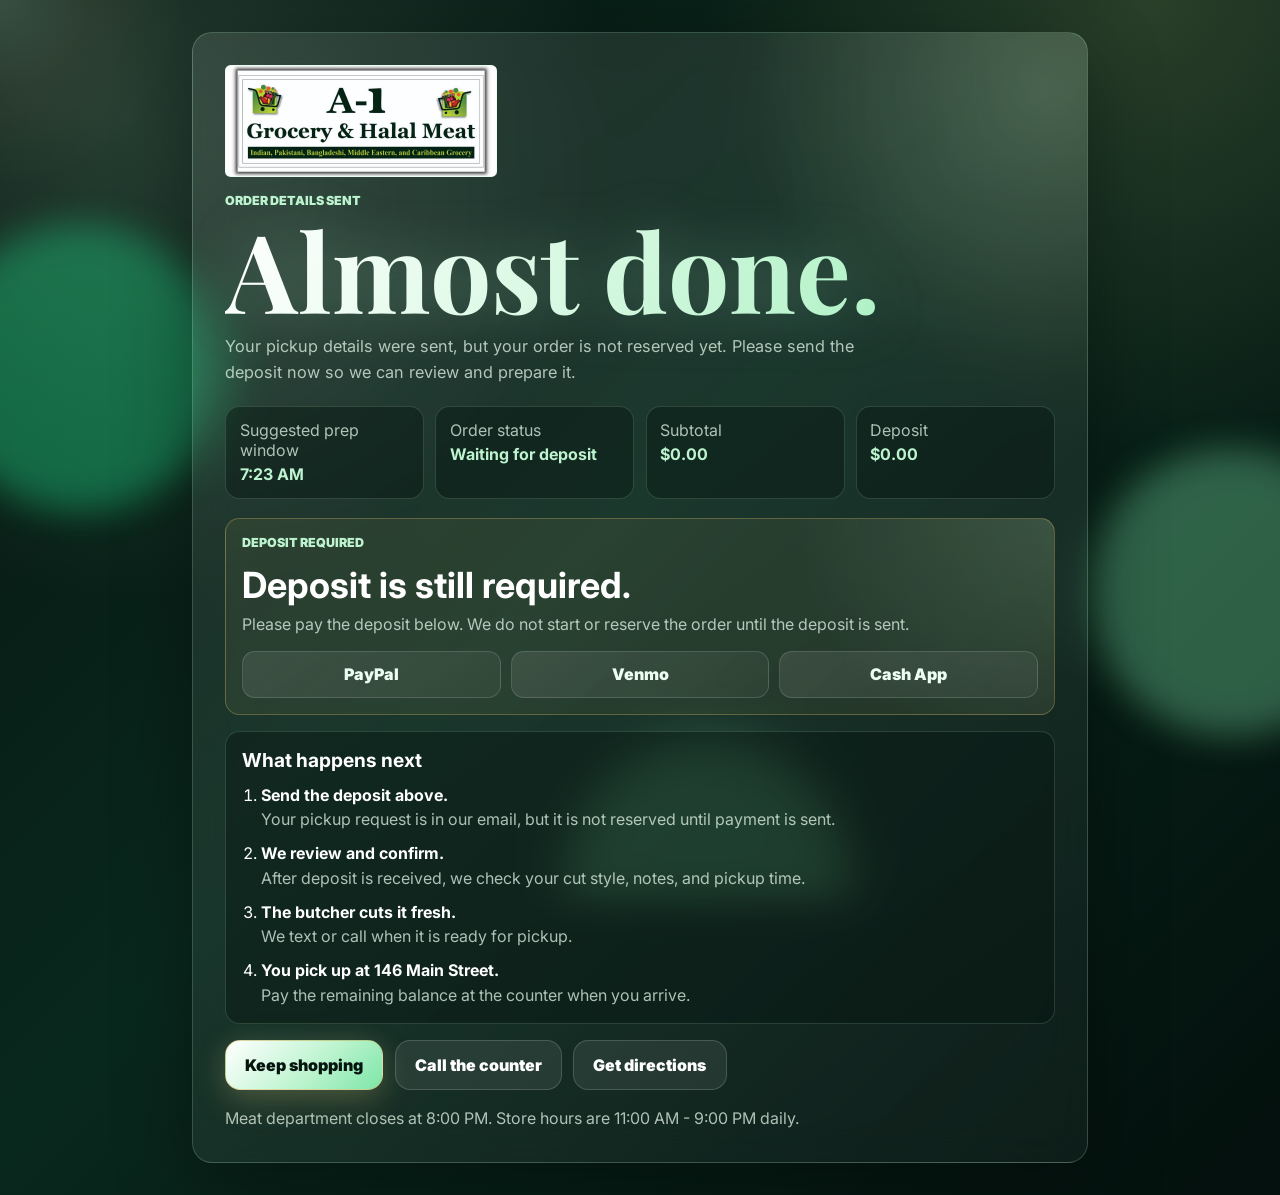
==== commit b1a34828: "Add files via upload" ====
--- a/thank-you.html
+++ b/thank-you.html
@@ -24,9 +24,9 @@
   <main class="thank-you-shell">
     <section class="thank-you-card">
       <img class="thank-logo" src="images/logo-wide.png" alt="A-1 Grocery & Halal Meat">
-      <p class="eyebrow">Pickup request received</p>
-      <h1>We got your order.</h1>
-      <p class="thank-lead">Your request was sent to the counter. We&apos;ll verify the deposit, start prepping the order, and text or call when it&apos;s wrapped.</p>
+      <p class="eyebrow">Order details sent</p>
+      <h1>Almost done.</h1>
+      <p class="thank-lead">Your pickup details were sent, but your order is not reserved yet. Please send the deposit now so we can review and prepare it.</p>
 
       <div class="thank-status-grid">
         <div>
@@ -34,8 +34,8 @@
           <strong id="readyTime">About 30 minutes</strong>
         </div>
         <div>
-          <span>Deposit method</span>
-          <strong id="depositMethod">Received</strong>
+          <span>Order status</span>
+          <strong>Waiting for deposit</strong>
         </div>
         <div>
           <span>Subtotal</span>
@@ -47,11 +47,23 @@
         </div>
       </div>
 
+      <div class="thank-payment">
+        <p class="eyebrow">Deposit required</p>
+        <h2>Deposit is still required.</h2>
+        <p>Please pay the deposit below. We do not start or reserve the order until the deposit is sent.</p>
+        <div class="payment-links thank-payment-links">
+          <a class="ripple" href="#" target="_blank" rel="noopener" id="thankPaypal">PayPal</a>
+          <a class="ripple" href="#" target="_blank" rel="noopener" id="thankVenmo">Venmo</a>
+          <a class="ripple" href="https://cash.app/$ammaarans" target="_blank" rel="noopener">Cash App</a>
+        </div>
+      </div>
+
       <div class="thank-next">
         <h2>What happens next</h2>
         <ol>
-          <li><strong>We verify your deposit.</strong><span>If something looks off, we&apos;ll call before preparing.</span></li>
-          <li><strong>The butcher cuts it fresh.</strong><span>Cut style, notes, and cleaning requests are checked before wrapping.</span></li>
+          <li><strong>Send the deposit above.</strong><span>Your pickup request is in our email, but it is not reserved until payment is sent.</span></li>
+          <li><strong>We review and confirm.</strong><span>After deposit is received, we check your cut style, notes, and pickup time.</span></li>
+          <li><strong>The butcher cuts it fresh.</strong><span>We text or call when it is ready for pickup.</span></li>
           <li><strong>You pick up at 146 Main Street.</strong><span>Pay the remaining balance at the counter when you arrive.</span></li>
         </ol>
       </div>
@@ -70,13 +82,15 @@
     const params = new URLSearchParams(window.location.search);
     const subtotal = params.get("subtotal") || "$0.00";
     const deposit = params.get("deposit") || "$0.00";
-    const method = params.get("method") || "Deposit sent";
     const ready = new Date(Date.now() + 30 * 60 * 1000);
+    const depositAmount = Math.max(3, Number(deposit.replace(/[^0-9.]/g, "")) || 3).toFixed(2);
+    const note = encodeURIComponent("A1 Halal Deposit");
 
     document.querySelector("#thankSubtotal").textContent = subtotal;
     document.querySelector("#thankDeposit").textContent = deposit;
-    document.querySelector("#depositMethod").textContent = method;
     document.querySelector("#readyTime").textContent = ready.toLocaleTimeString([], { hour: "numeric", minute: "2-digit" });
+    document.querySelector("#thankPaypal").href = `https://www.paypal.com/paypalme/AmmaarAnsari/${depositAmount}`;
+    document.querySelector("#thankVenmo").href = `https://account.venmo.com/payment-link?audience=private&amount=${depositAmount}&note=${note}&recipients=%2CA1Grocery&txn=pay`;
   </script>
 </body>
 </html>
--- a/style.css
+++ b/style.css
@@ -1039,21 +1039,46 @@
 .category-grid {
   display: grid;
   grid-template-columns: repeat(6, minmax(0, 1fr));
-  gap: 0.75rem;
-  margin-top: 1rem;
+  gap: 0.48rem;
+  margin-top: 0.7rem;
 }
 
 .category-card {
   position: relative;
-  min-height: 8.6rem;
-  padding: 0.85rem;
+  display: grid;
+  align-content: center;
+  min-height: auto;
+  aspect-ratio: 1.58 / 1;
+  padding: 0.45rem;
   overflow: hidden;
-  border: 1px solid var(--line);
-  border-radius: 0.95rem;
-  background: rgba(255, 255, 255, 0.08);
+  border: 1px solid rgba(189, 244, 207, 0.18);
+  border-radius: 0.52rem;
+  background:
+    linear-gradient(90deg, rgba(3, 18, 13, 0.9) 0%, rgba(5, 35, 22, 0.76) 34%, rgba(5, 35, 22, 0.2) 64%),
+    var(--category-image) right center / cover no-repeat,
+    radial-gradient(circle at 80% 35%, rgba(189, 244, 207, 0.18), transparent 16rem),
+    rgba(255, 255, 255, 0.08);
   color: var(--white);
   text-align: left;
-  box-shadow: 0 18px 48px rgba(0, 0, 0, 0.18);
+  box-shadow: 0 8px 22px rgba(0, 0, 0, 0.18);
+  isolation: isolate;
+  transition:
+    transform 220ms ease,
+    border-color 220ms ease,
+    box-shadow 220ms ease,
+    filter 220ms ease;
+}
+
+.category-card::before {
+  content: "";
+  position: absolute;
+  inset: 0;
+  z-index: -1;
+  background:
+    radial-gradient(circle at 12% 18%, rgba(255, 255, 255, 0.08), transparent 9rem),
+    linear-gradient(180deg, transparent, rgba(0, 0, 0, 0.24));
+  opacity: 0.9;
+  pointer-events: none;
 }
 
 .category-card::after,
@@ -1073,25 +1098,60 @@
   left: 120%;
 }
 
+.category-card:hover {
+  border-color: rgba(189, 244, 207, 0.38);
+  box-shadow: 0 12px 30px rgba(0, 0, 0, 0.25), 0 0 20px rgba(189, 244, 207, 0.1);
+  filter: saturate(1.08);
+}
+
 .category-card.active {
   border-color: rgba(217, 183, 101, 0.72);
-  background: linear-gradient(145deg, rgba(217, 183, 101, 0.18), rgba(189, 244, 207, 0.1));
-}
-
-.category-card span {
+  box-shadow:
+    0 12px 30px rgba(0, 0, 0, 0.26),
+    inset 0 0 0 1px rgba(217, 183, 101, 0.18),
+    0 0 18px rgba(217, 183, 101, 0.12);
+}
+
+.category-icon {
   display: block;
-  margin-bottom: 0.75rem;
-  font-size: 1.65rem;
+  width: fit-content;
+  margin-bottom: 2.1rem;
+  font-size: clamp(1.2rem, 2.4vw, 1.8rem);
+  line-height: 1;
+  filter: drop-shadow(0 12px 20px rgba(0, 0, 0, 0.38));
 }
 
 .category-card strong,
 .category-card small {
   display: block;
+  max-width: 12rem;
+  text-shadow: 0 10px 26px rgba(0, 0, 0, 0.36);
+}
+
+.category-card strong {
+  font-size: clamp(1.05rem, 2vw, 1.5rem);
+  line-height: 1;
 }
 
 .category-card small {
-  margin-top: 0.35rem;
-  color: var(--muted);
+  margin-top: 0.7rem;
+  color: rgba(238, 248, 238, 0.78);
+  font-size: clamp(0.74rem, 1.2vw, 0.92rem);
+  line-height: 1.35;
+}
+
+.category-card-full {
+  align-content: end;
+  background:
+    linear-gradient(90deg, rgba(3, 18, 13, 0.18), rgba(3, 18, 13, 0.05)),
+    var(--category-image) center / cover no-repeat,
+    rgba(255, 255, 255, 0.08);
+}
+
+.category-card-full .category-icon,
+.category-card-full strong,
+.category-card-full small {
+  opacity: 0;
 }
 
 .product-grid {
@@ -1099,6 +1159,10 @@
   grid-template-columns: repeat(3, minmax(0, 1fr));
   gap: 0.8rem;
   margin-top: 1rem;
+}
+
+#products {
+  scroll-margin-top: 8rem;
 }
 
 .product-card {
@@ -1113,10 +1177,29 @@
   background: rgba(255, 255, 255, 0.085);
   box-shadow: 0 20px 60px rgba(0, 0, 0, 0.18);
   backdrop-filter: blur(16px);
+  transition:
+    transform 220ms ease,
+    border-color 220ms ease,
+    box-shadow 220ms ease,
+    background 220ms ease;
+  will-change: transform, box-shadow;
 }
 
 .product-card {
   cursor: pointer;
+}
+
+.product-card::before {
+  content: "";
+  position: absolute;
+  inset: -1px;
+  border-radius: inherit;
+  background:
+    radial-gradient(circle at var(--tap-x, 50%) var(--tap-y, 50%), rgba(189, 244, 207, 0.32), transparent 12rem),
+    linear-gradient(135deg, rgba(217, 183, 101, 0.16), transparent 42%);
+  opacity: 0;
+  pointer-events: none;
+  transition: opacity 220ms ease;
 }
 
 .product-media {
@@ -1132,6 +1215,30 @@
   background-size: cover, contain;
   background-repeat: no-repeat;
   overflow: hidden;
+  transition: transform 260ms ease, filter 260ms ease;
+  will-change: transform;
+}
+
+.product-card.touch-active,
+.category-card.touch-active {
+  border-color: rgba(189, 244, 207, 0.58);
+  background: linear-gradient(145deg, rgba(189, 244, 207, 0.14), rgba(217, 183, 101, 0.1));
+  box-shadow:
+    0 18px 52px rgba(0, 0, 0, 0.26),
+    0 0 38px rgba(189, 244, 207, 0.24),
+    inset 0 0 24px rgba(189, 244, 207, 0.08);
+  transform: perspective(720px) translateY(2px) scale(0.985) rotateX(1.4deg);
+}
+
+.product-card.touch-active .product-media {
+  transform: scale(1.035) translateY(-2px);
+  filter: saturate(1.08) brightness(1.06);
+}
+
+.view-item-btn.touch-active,
+.add-btn.touch-active {
+  transform: scale(0.97);
+  box-shadow: 0 0 24px rgba(189, 244, 207, 0.28);
 }
 
 .tag-row {
@@ -1334,7 +1441,8 @@
 }
 
 .deposit-confirm > div,
-.deposit-confirm .payment-check {
+.deposit-confirm .payment-check,
+.pickup-agreement {
   grid-column: 1 / -1;
 }
 
@@ -1391,6 +1499,37 @@
 
 .payment-check input {
   accent-color: var(--green);
+}
+
+.pickup-agreement {
+  display: grid;
+  gap: 0.65rem;
+  margin-top: 0.2rem;
+  padding-top: 0.75rem;
+  border-top: 1px solid rgba(189, 244, 207, 0.16);
+}
+
+.pickup-agreement > strong {
+  color: var(--gold);
+  font-size: 0.82rem;
+  letter-spacing: 0.12em;
+  text-transform: uppercase;
+}
+
+.pickup-agreement .payment-check {
+  margin: 0;
+}
+
+.deposit-simple {
+  gap: 0.35rem;
+}
+
+.deposit-simple strong {
+  color: var(--white);
+}
+
+.deposit-simple span {
+  max-width: 30rem;
 }
 
 .wide {
@@ -1751,26 +1890,71 @@
 }
 
 .site-footer {
-  display: grid;
-  grid-template-columns: 1.2fr repeat(4, minmax(0, 1fr));
-  gap: 1.3rem;
-  padding: 3rem max(1rem, calc((100vw - 1180px) / 2)) 3.5rem;
-  border-top: 1px solid var(--line);
-  background: rgba(2, 9, 7, 0.72);
+  position: relative;
+  overflow: hidden;
+  padding: 3rem max(1rem, calc((100vw - 1180px) / 2)) 0;
+  border-top: 1px solid rgba(189, 244, 207, 0.22);
+  background:
+    radial-gradient(circle at 10% 10%, rgba(189, 244, 207, 0.18), transparent 24rem),
+    radial-gradient(circle at 86% 20%, rgba(217, 183, 101, 0.11), transparent 22rem),
+    linear-gradient(135deg, rgba(238, 255, 246, 0.96), rgba(210, 252, 227, 0.86));
+  color: #073326;
+}
+
+.site-footer::before {
+  content: "";
+  position: absolute;
+  inset: 0;
+  pointer-events: none;
+  background:
+    linear-gradient(90deg, rgba(5, 42, 30, 0.14) 1px, transparent 1px),
+    linear-gradient(rgba(5, 42, 30, 0.08) 1px, transparent 1px);
+  background-size: 4rem 4rem;
+  mask-image: linear-gradient(90deg, transparent, #000 15%, #000 85%, transparent);
+  opacity: 0.32;
+}
+
+.footer-main,
+.footer-bottom {
+  position: relative;
+  z-index: 1;
+}
+
+.footer-main {
+  display: grid;
+  grid-template-columns: 1.35fr 1fr 0.7fr 0.85fr;
+  gap: clamp(1.2rem, 4vw, 3.2rem);
+  align-items: start;
 }
 
 .site-footer p {
-  max-width: 20rem;
-  color: var(--muted);
-  line-height: 1.6;
+  max-width: 28rem;
+  color: rgba(7, 51, 38, 0.82);
+  line-height: 1.7;
+}
+
+.footer-brand-card {
+  display: grid;
+  gap: 1.1rem;
+}
+
+.footer-pay {
+  padding: 0.85rem 1rem;
+  border: 1px solid rgba(10, 94, 54, 0.16);
+  border-radius: 0.85rem;
+  background: rgba(255, 255, 255, 0.45);
+  font-weight: 750;
 }
 
 .footer-logo {
   display: block;
-  width: min(18rem, 100%);
+  width: min(12rem, 100%);
   height: auto;
-  min-height: 4.2rem;
+  min-height: 3rem;
   object-fit: contain;
+  border-radius: 0.42rem;
+  background: #fff;
+  box-shadow: 0 16px 38px rgba(5, 42, 30, 0.12);
 }
 
 .thank-you-page {
@@ -1830,6 +2014,7 @@
 }
 
 .thank-status-grid div,
+.thank-payment,
 .thank-next {
   border: 1px solid rgba(189, 244, 207, 0.16);
   border-radius: 0.9rem;
@@ -1858,6 +2043,30 @@
 
 .thank-next {
   padding: 1rem;
+}
+
+.thank-payment {
+  margin: 1rem 0;
+  padding: 1rem;
+  border-color: rgba(217, 183, 101, 0.32);
+  background:
+    radial-gradient(circle at 100% 0%, rgba(189, 244, 207, 0.14), transparent 16rem),
+    rgba(217, 183, 101, 0.08);
+}
+
+.thank-payment h2 {
+  margin: 0.2rem 0 0.35rem;
+  font-size: clamp(1.45rem, 4vw, 2.25rem);
+}
+
+.thank-payment p:not(.eyebrow) {
+  margin: 0 0 0.9rem;
+  color: var(--muted);
+  line-height: 1.5;
+}
+
+.thank-payment-links {
+  grid-template-columns: repeat(3, minmax(0, 1fr));
 }
 
 .thank-next h2 {
@@ -1894,20 +2103,55 @@
   line-height: 1.5;
 }
 
-.site-footer nav {
+.site-footer nav,
+.footer-location {
   display: grid;
   align-content: start;
-  gap: 0.55rem;
+  gap: 0.68rem;
 }
 
 .site-footer h3 {
-  color: var(--gold);
-  font-size: 0.9rem;
+  color: #062c20;
+  font-size: 1.12rem;
   text-transform: uppercase;
 }
 
+.site-footer a,
+.site-footer span,
+.footer-location strong {
+  color: rgba(7, 51, 38, 0.86);
+}
+
 .site-footer a {
-  color: var(--muted);
+  width: fit-content;
+  transition: color 180ms ease, transform 180ms ease;
+}
+
+.site-footer a:hover {
+  color: #0a5e36;
+  transform: translateX(3px);
+}
+
+.footer-location strong {
+  margin-top: 0.6rem;
+}
+
+.footer-bottom {
+  display: flex;
+  flex-wrap: wrap;
+  gap: 0.6rem 1rem;
+  align-items: center;
+  margin-top: 2.5rem;
+  padding: 1rem 0;
+  border-top: 1px solid rgba(10, 94, 54, 0.16);
+  color: rgba(7, 51, 38, 0.86);
+  font-size: 0.92rem;
+  font-weight: 750;
+}
+
+.site-credit {
+  margin-left: auto;
+  color: #073326;
 }
 
 .cart-overlay {
@@ -1951,15 +2195,19 @@
   position: fixed;
   inset: 0;
   z-index: 39;
-  background: rgba(0, 0, 0, 0.48);
+  background:
+    radial-gradient(circle at 50% 35%, rgba(189, 244, 207, 0.16), transparent 34rem),
+    rgba(0, 0, 0, 0.56);
   opacity: 0;
   pointer-events: none;
-  transition: opacity 220ms ease;
+  backdrop-filter: blur(0);
+  transition: opacity 260ms ease, backdrop-filter 260ms ease;
 }
 
 .detail-open .detail-overlay {
   opacity: 1;
   pointer-events: auto;
+  backdrop-filter: blur(6px);
 }
 
 .product-detail {
@@ -1975,12 +2223,15 @@
   border-left: 1px solid var(--line);
   background: rgba(5, 19, 14, 0.96);
   box-shadow: var(--shadow);
-  transform: translateX(105%);
-  transition: transform 260ms ease;
+  opacity: 0;
+  transform: translateX(105%) scale(0.96);
+  transform-origin: right center;
+  transition: transform 340ms cubic-bezier(0.16, 1, 0.3, 1), opacity 260ms ease;
   overflow: auto;
 }
 
 .detail-open .product-detail {
+  opacity: 1;
   transform: translateX(0);
 }
 
@@ -2005,6 +2256,12 @@
   background-position: center, center;
   background-size: cover, contain;
   background-repeat: no-repeat;
+  overflow: hidden;
+  transform-origin: center;
+}
+
+.detail-open .detail-media {
+  animation: detailImageZoom 520ms cubic-bezier(0.16, 1, 0.3, 1) both;
 }
 
 .detail-media .pill {
@@ -2017,6 +2274,10 @@
   display: grid;
   gap: 1rem;
   margin-top: 1rem;
+}
+
+.detail-open .detail-body {
+  animation: detailContentRise 480ms cubic-bezier(0.16, 1, 0.3, 1) both;
 }
 
 .cart-head {
@@ -2174,6 +2435,30 @@
   }
 }
 
+@keyframes detailImageZoom {
+  from {
+    opacity: 0;
+    transform: scale(0.9) translateY(18px);
+    filter: blur(10px) saturate(0.9);
+  }
+  to {
+    opacity: 1;
+    transform: scale(1) translateY(0);
+    filter: blur(0) saturate(1);
+  }
+}
+
+@keyframes detailContentRise {
+  from {
+    opacity: 0;
+    transform: translateY(18px);
+  }
+  to {
+    opacity: 1;
+    transform: translateY(0);
+  }
+}
+
 .reveal {
   opacity: 0;
   transform: translateY(24px);
@@ -2239,10 +2524,13 @@
   .pickup-step-grid,
   .visit-details,
   .pickup-rules,
-  .category-grid,
   .product-grid,
-  .site-footer {
+  .footer-main {
     grid-template-columns: repeat(2, minmax(0, 1fr));
+  }
+
+  .category-grid {
+    grid-template-columns: repeat(3, minmax(0, 1fr));
   }
 
   .summary-panel {
@@ -2382,13 +2670,51 @@
   .pickup-step-grid,
   .visit-details,
   .pickup-rules,
-  .category-grid,
   .product-grid,
   .pickup-form,
   .deposit-confirm,
-  .site-footer,
+  .footer-main,
   .payment-links {
     grid-template-columns: 1fr;
+  }
+
+  .category-grid {
+    grid-template-columns: repeat(2, minmax(0, 1fr));
+    gap: 0.5rem;
+  }
+
+  .category-card {
+    align-content: end;
+    aspect-ratio: 1.55 / 1;
+    border-radius: 0.48rem;
+    padding: 0.42rem;
+    background:
+      linear-gradient(180deg, rgba(2, 9, 7, 0.18) 0%, rgba(2, 9, 7, 0.84) 100%),
+      var(--category-image) center / cover no-repeat,
+      rgba(255, 255, 255, 0.08);
+    box-shadow: 0 7px 18px rgba(0, 0, 0, 0.18);
+  }
+
+  .category-card-full .category-icon,
+  .category-card-full strong {
+    opacity: 1;
+  }
+
+  .category-card-full .category-icon {
+    margin-bottom: 0.25rem;
+    font-size: 1.05rem;
+  }
+
+  .category-card-full strong {
+    max-width: 100%;
+    color: #f9fff9;
+    font-size: clamp(0.78rem, 3.6vw, 1rem);
+    line-height: 1;
+    text-shadow: 0 3px 12px rgba(0, 0, 0, 0.9);
+  }
+
+  .category-card-full small {
+    display: none;
   }
 
   .thank-you-shell {
@@ -2449,6 +2775,10 @@
     gap: 0.55rem;
     padding: 0.45rem;
     border-radius: 0.75rem;
+    transform: translateY(var(--scroll-lift, 0));
+    box-shadow:
+      0 16px 42px rgba(0, 0, 0, 0.18),
+      0 0 calc(26px * var(--scroll-glow, 0)) rgba(189, 244, 207, 0.12);
   }
 
   .product-grid {
@@ -2460,6 +2790,8 @@
     min-height: 0;
     border-radius: 0.72rem;
     aspect-ratio: 1 / 0.82;
+    animation: productImageFloat 4.8s ease-in-out infinite;
+    transform: translateY(calc(var(--scroll-lift, 0) * -0.55)) scale(1.01);
   }
 
   .product-card .tag-row {
@@ -2497,6 +2829,15 @@
     animation: mobileShine 3.6s ease-in-out infinite;
   }
 
+  .product-card.touch-active {
+    animation-play-state: paused;
+    transform: perspective(720px) translateY(calc(var(--scroll-lift, 0) + 3px)) scale(0.97) rotateX(2deg);
+  }
+
+  .product-card.touch-active::before {
+    opacity: 1;
+  }
+
   .product-title {
     min-width: 0;
   }
@@ -2514,6 +2855,18 @@
 
   .product-detail {
     width: 100%;
+    top: auto;
+    bottom: 0;
+    height: min(94vh, 48rem);
+    border-top: 1px solid var(--line);
+    border-left: 0;
+    border-radius: 1.35rem 1.35rem 0 0;
+    transform: translateY(105%) scale(0.92);
+    transform-origin: bottom center;
+  }
+
+  .detail-open .product-detail {
+    transform: translateY(0) scale(1);
   }
 
   .detail-media {
@@ -2555,6 +2908,11 @@
 @keyframes mobileCardBreathe {
   from { box-shadow: 0 18px 46px rgba(0, 0, 0, 0.18); }
   to { box-shadow: 0 24px 58px rgba(189, 244, 207, 0.09); }
+}
+
+@keyframes productImageFloat {
+  0%, 100% { transform: translateY(calc(var(--scroll-lift, 0) * -0.55)) scale(1.01); }
+  50% { transform: translateY(calc((var(--scroll-lift, 0) * -0.55) - 5px)) scale(1.025); }
 }
 
 @keyframes mobileShine {
